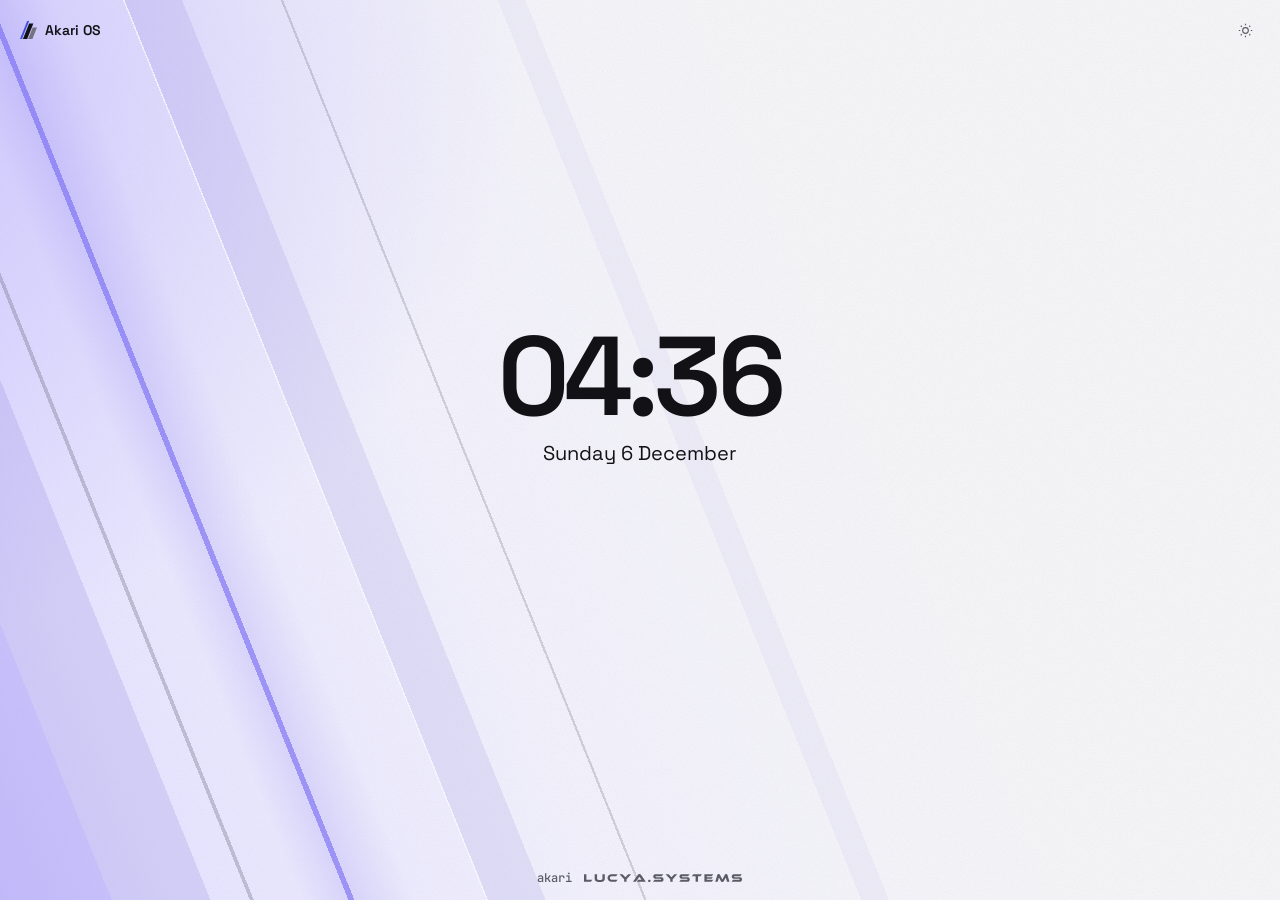
==== akari/static/login.html @ f15a0deb "Akari OS 0.5.5: web desktop with a real Debian underneath Login, real Linux accounts, separate deskt" ====
<!doctype html>
<html lang="de">
<head>
<meta charset="utf-8">
<meta name="viewport" content="width=device-width, initial-scale=1, viewport-fit=cover">
<title>Akari OS · Anmelden</title>
<link rel="icon" href="favicon.svg" type="image/svg+xml">
<link rel="stylesheet" href="facet.css">
<link rel="stylesheet" href="akari.css">
<script src="i18n/en.js" defer></script>
<script src="i18n.js" defer></script>
<script src="facet.js" defer></script>
<script src="login.js" defer></script>
</head>
<body>
<svg width="0" height="0" class="sprite" aria-hidden="true">
  <symbol id="am" viewBox="0 0 95.64 100"><path class="am-l" d="M40.4 0L51.4 0L11 100L0 100Z"/><path class="am-b" d="M51.14 14L75.14 14L40.39 100L16.39 100Z"/><path class="am-d" d="M71.64 36L95.64 36L69.79 100L45.79 100Z"/></symbol>
  <symbol id="lm" viewBox="0 0 964 543"><path fill="currentColor" d="M112,148L260,217L409.69,379.66L467.26,264.53L400,222.08L400,204.02L0,0L112,148Z"/><path fill="currentColor" d="M964,0L564,204.02L564,222.08L496.74,264.53L554.31,379.66L704,217L852,148L964,0Z"/><path fill="currentColor" d="M172.93,266.68L315.8,308.65L247.36,234.28L59.81,146.84L172.93,266.68Z"/><path fill="currentColor" d="M904.19,146.84L716.64,234.28L648.2,308.65L791.07,266.68L904.19,146.84Z"/><path fill="currentColor" d="M289.78,367.82L400.19,400.35L343.4,338.64L191.3,293.96L289.78,367.82Z"/><path fill="currentColor" d="M772.7,293.96L620.6,338.64L563.81,400.35L674.22,367.82L772.7,293.96Z"/><path fill="currentColor" d="M518,67L415,100L403,120L454,122L421,210.5L482,249L543,210.5L538,85L518,67Z"/><path fill="currentColor" d="M482,282L544.5,407L482,543L419.5,407L482,282Z"/></symbol>
  <symbol id="i-back" viewBox="0 0 24 24"><path fill="none" stroke="currentColor" stroke-width="2" stroke-linecap="round" stroke-linejoin="round" d="m15 5-7 7 7 7"/></symbol>
  <symbol id="i-arrow" viewBox="0 0 24 24"><path fill="none" stroke="currentColor" stroke-width="1.8" stroke-linecap="round" stroke-linejoin="round" d="M5 12h14M13 6l6 6-6 6"/></symbol>
  <symbol id="i-sun" viewBox="0 0 24 24"><g fill="none" stroke="currentColor" stroke-width="1.6"><circle cx="12" cy="12" r="4"/><path d="M12 2.5v2M12 19.5v2M2.5 12h2M19.5 12h2M5.3 5.3l1.4 1.4M17.3 17.3l1.4 1.4M5.3 18.7l1.4-1.4M17.3 6.7l1.4-1.4"/></g></symbol>
</svg>

<main class="greeter f-nova" id="greeter">
  <header class="greeter__top">
    <span class="greeter__os"><svg class="am" viewBox="0 0 95.64 100" aria-hidden="true"><use href="#am"/></svg><span id="os-name">Akari OS</span></span>
    <button class="bar__btn f-tip" data-tip="Farbschema wechseln" data-theme-toggle aria-label="Farbschema wechseln"><svg><use href="#i-sun"/></svg></button>
  </header>

  <section class="greeter__clock" aria-live="off">
    <time class="greeter__time" id="time">--:--</time>
    <span class="greeter__date" id="date"></span>
  </section>

  <!-- choose who -->
  <section class="greeter__card f-glass f-glass--hi f-glass--deep" id="pick" hidden>
    <h1 class="f-h3">Wer bist du?</h1>
    <div class="who" id="who" role="list"></div>
  </section>

  <!-- password -->
  <form class="greeter__card f-glass f-glass--hi f-glass--deep" id="login" hidden autocomplete="on">
    <button type="button" class="f-btn f-btn--ghost f-btn--icon f-btn--sm greeter__back" id="back" aria-label="Anderes Konto"><svg><use href="#i-back"/></svg></button>
    <span class="f-avatar f-avatar--lg" id="login-avatar">A</span>
    <div class="greeter__name"><b class="f-subtitle" id="login-name">–</b><small class="f-dim" id="login-user"></small></div>
    <input type="text" name="username" id="username" autocomplete="username" hidden>
    <label class="f-field greeter__pw" id="pw-field">
      <span class="sr">Passwort</span>
      <span class="greeter__pwrow">
        <input class="f-input" type="password" name="password" id="password" placeholder="Passwort" autocomplete="current-password" required>
        <button class="f-btn f-btn--primary f-btn--icon" type="submit" aria-label="Anmelden" id="go"><svg><use href="#i-arrow"/></svg></button>
      </span>
      <small id="pw-msg" hidden></small>
    </label>
  </form>

  <!-- which desktop -->
  <section class="greeter__card greeter__card--desks f-glass f-glass--hi f-glass--deep" id="desks" hidden>
    <div class="desks__who"><span class="f-avatar" id="desks-avatar">A</span><span><b id="desks-name">–</b><small class="f-dim">Welcher Desktop?</small></span></div>
    <div class="desks" id="desk-list" role="list"></div>
    <form class="desks__new" id="desk-new" autocomplete="off">
      <input class="f-input" name="desk" maxlength="40" placeholder="Neuer Desktop, z. B. Arbeit" aria-label="Name des neuen Desktops" required>
      <button class="f-btn f-btn--primary" type="submit">Anlegen</button>
    </form>
    <button class="f-btn f-btn--ghost f-btn--sm" type="button" id="desk-other">Anderes Konto</button>
  </section>

  <!-- first start -->
  <form class="greeter__card greeter__card--setup f-glass f-glass--hi f-glass--deep" id="setup" hidden autocomplete="off">
    <h1 class="f-h3">Akari OS einrichten</h1>
    <p class="f-dim" id="setup-lede">Das erste Konto darf später weitere anlegen. Es ist ein echter Linux-Benutzer mit eigenem Home.</p>
    <label class="f-field"><span>Name</span><input class="f-input" name="fullname" autocomplete="name" maxlength="64" placeholder="So, wie du heißt"></label>
    <label class="f-field" id="setup-user-field"><span>Benutzername</span><input class="f-input" name="name" autocomplete="off" spellcheck="false" maxlength="32" required pattern="[a-z][a-z0-9_\-]{1,31}"><small>Kleinbuchstaben, Ziffern, - und _. So heißt du im Terminal.</small></label>
    <label class="f-field"><span>Passwort</span><input class="f-input" type="password" name="password" autocomplete="new-password" minlength="8" required></label>
    <label class="f-field" id="setup-pw2-field"><span>Passwort wiederholen</span><input class="f-input" type="password" name="password2" autocomplete="new-password" minlength="8" required><small hidden></small></label>
    <div class="greeter__foot"><span class="f-dim" id="setup-msg"></span><button class="f-btn f-btn--primary" type="submit">Einrichten</button></div>
  </form>

  <section class="greeter__card f-glass f-glass--hi f-glass--deep" id="need-token" hidden>
    <h1 class="f-h3">Akari OS einrichten</h1>
    <p class="f-dim">Noch gibt es kein Konto. Eingerichtet wird über den Link aus dem Log des Containers:</p>
    <pre class="greeter__code">docker compose logs akari</pre>
  </section>

  <footer class="greeter__foot-line"><span id="host">akari</span><span class="wordmark" role="img" aria-label="lucya.systems"></span></footer>
</main>
</body>
</html>
---- akari/static/facet.css ----
/* SPDX-License-Identifier: MPL-2.0 · Copyright © 2026 lucya.systems — https://lucya.systems */
/* ==================================================================
   FACET — the design language of lucya.systems, third generation
   ------------------------------------------------------------------
   Facet replaces Nebula. It keeps what Nebula got right (two voices,
   rationed measure, declared fallbacks) and drops what made it stiff
   (black only, square only, no gloss, motion as an afterthought).

   Seven rules. FACET.md has the reasoning behind each one.

     1. Two grounds, equal rank. Light and dark are both first class.
        Every colour is ONE token written as light-dark(), so a
        component can never be right in one theme and wrong in the other.
     2. Round, by size. Corners come off --r-*, and a nested corner
        is the outer one minus the inset: --r-inner().
     3. Glass is a material. It floats: bars, rails, menus, dialogs,
        toasts, cards over Nova. Reading happens on --surface. Glass is
        a fill, a blur, a hairline and a sheen.
     4. One accent, for focus and state. Primary actions are drawn
        in --ink (the inverse neutral). The accent marks what is
        selected, active, in progress or linked.
     5. Two voices. Space Grotesk in sentence case is what a person
        reads. JetBrains Mono, upper case and tracked, is the chrome:
        labels, counts, measured values.
     6. Motion is part of the design. Every state change moves, on
        the --dur-* and --ease-* / --spring scales. Things enter,
        respond and settle. Nothing loops unless it reports work.
     7. The environment can overrule the look. Reduced motion,
        reduced transparency, more contrast and forced colours are
        reached by redefining tokens, never by overriding components.
   ================================================================== */

/* ---------------- faces ---------------- */
@font-face{font-family:'Space Grotesk';src:url('assets/fonts/SpaceGrotesk-400.woff2') format('woff2');font-weight:100 450;font-display:swap}
@font-face{font-family:'Space Grotesk';src:url('assets/fonts/SpaceGrotesk-500.woff2') format('woff2');font-weight:451 550;font-display:swap}
@font-face{font-family:'Space Grotesk';src:url('assets/fonts/SpaceGrotesk-600.woff2') format('woff2');font-weight:551 650;font-display:swap}
@font-face{font-family:'Space Grotesk';src:url('assets/fonts/SpaceGrotesk-700.woff2') format('woff2');font-weight:651 900;font-display:swap}
@font-face{font-family:'JetBrains Mono';src:url('assets/fonts/JetBrainsMono-400.woff2') format('woff2');font-weight:100 450;font-display:swap}
@font-face{font-family:'JetBrains Mono';src:url('assets/fonts/JetBrainsMono-500.woff2') format('woff2');font-weight:451 550;font-display:swap}
@font-face{font-family:'JetBrains Mono';src:url('assets/fonts/JetBrainsMono-600.woff2') format('woff2');font-weight:551 650;font-display:swap}
@font-face{font-family:'JetBrains Mono';src:url('assets/fonts/JetBrainsMono-700.woff2') format('woff2');font-weight:651 900;font-display:swap}

/* ---------------- tokens ---------------- */
:root{
  color-scheme: light dark;   /* follows the OS; data-theme pins it below */

  /* GROUND (layers). Opaque steps with fixed roles, after Fluent 2's neutral
     backgrounds: each layer sits on the one before it, and in dark mode a
     layer is LIGHTER than what it sits on. Nothing a person reads lies on a
     translucent surface. Darker than Fluent's greys, with our trace of blue.
       --bg-deep   behind everything (the door, under Nova)
       --bg        the page ground
       --bg-frame  the app's frame: a docked rail, a header bar
       --surface   a region of content on the ground
       --card      a card
       --surface-2 a step inside a card; also the hover fill
       --surface-3 a second step: tiles, tracks, pressed */
  --bg-deep:     light-dark(#ececf1, #050508);
  --bg:          light-dark(#f4f4f7, #0a0a0e);
  --bg-2:        light-dark(#ececf1, #08080b);
  --bg-frame:    light-dark(#ececf1, #0f0f14);
  --surface:     light-dark(#fafafc, #131318);
  --card:        light-dark(#ffffff, #17171d);
  --surface-2:   light-dark(#f4f4f7, #1f1f26);
  --surface-3:   light-dark(#e9e9ef, #282830);
  /* STROKES, three, by role (Fluent's Stroke 1-3):
       --stroke-1  outlines a control: a field, a button, a chip
       --stroke-2  outlines a container: a card, a table, a panel
       --stroke-3  divides rows inside a container
     --line / --line-strong are the old names for 2 and 1. */
  --stroke-1:    light-dark(#c4c4cf, #4c4c59);
  --stroke-2:    light-dark(#dcdce5, #2b2b34);
  --stroke-3:    light-dark(#e9e9ef, #212129);
  --line:        var(--stroke-2);
  --line-strong: var(--stroke-1);
  --divider:     var(--stroke-3);

  /* TEXT. Floors are measured on --surface: 4.5:1 for anything read. */
  --text:        light-dark(#121216, #f2f2f4);
  --text-dim:    light-dark(#5b5b66, #a1a1a8);
  --text-ghost:  light-dark(#73737f, #7d7d86);
  --title-a:     light-dark(#121216, #ffffff);
  --title-b:     light-dark(#4a4a56, #8b8b94);

  /* INK. The primary action and anything that must outrank the accent. */
  --ink:         light-dark(#121216, #f2f2f4);
  --on-ink:      light-dark(#ffffff, #000000);

  /* THE ACCENT. Brand hex #5865f2, derived for each ground. */
  --acc:         light-dark(#404ee7, #616ef3);  /* text and marks, 6:1 / 4.6:1 */
  --acc-fill:    light-dark(#404ee7, #4b58ea);  /* carries white text */
  --on-acc:      #ffffff;
  --acc-soft:    light-dark(rgba(64,78,231,.09), rgba(97,110,243,.16));
  --acc-line:    light-dark(rgba(64,78,231,.36), rgba(97,110,243,.50));
  --ring:        0 0 0 3px light-dark(rgba(64,78,231,.28), rgba(97,110,243,.42));

  /* STATE. Separate from the accent; always paired with a word or glyph. */
  --ok:          light-dark(#13805a, #3ecf8e);
  --ok-soft:     light-dark(rgba(19,128,90,.10), rgba(62,207,142,.14));
  --warn:        light-dark(#9a5b00, #f2b53a);
  --warn-soft:   light-dark(rgba(154,91,0,.10), rgba(242,181,58,.14));
  --err:         light-dark(#c4303d, #ff6b72);
  --err-soft:    light-dark(rgba(196,48,61,.09), rgba(255,107,114,.14));

  /* NOVA, the atmosphere: violet from one edge at 22°, both themes. */
  --nova-a:      light-dark(#cfc9ff, #4034c0);
  --nova-b:      light-dark(#e6e3ff, #221b6a);
  --nova-c:      light-dark(#f1f0fb, #0b0a18);
  --nova-d:      light-dark(#f4f4f7, #05050a);
  --nova-shard:  light-dark(rgba(120,105,240,.26), rgba(120,105,240,.55));
  --nova-shard-2:light-dark(rgba(64,52,192,.12), rgba(60,50,175,.35));
  --nova-line:   light-dark(rgba(106,92,245,.55), rgba(139,125,255,.90));
  --nova-silver: light-dark(rgba(91,91,110,.30), rgba(198,200,215,.55));
  --nova-angle:  68deg;   /* gradient direction = shards at 22° from vertical */
  /* 1.8: light with depth. The source (a bloom at the lit edge), the leading
     edge of each shard catching it, a halo round the main line, and
     a grain so the long falls never band. */
  --nova-glow:   light-dark(rgba(176,166,255,.50), rgba(104,88,255,.42));
  --nova-edge:   light-dark(rgba(255,255,255,.85), rgba(214,208,255,.38));
  --nova-halo:   light-dark(rgba(120,105,240,.16), rgba(139,125,255,.22));
  --nova-x:      0%;      /* where the light comes from: the lit edge */
  --nova-dir:    1;       /* 1 = light from the left, -1 = from the right */
  --nova-grain:  url("data:image/svg+xml,%3Csvg xmlns='http://www.w3.org/2000/svg' width='180' height='180'%3E%3Cfilter id='n'%3E%3CfeTurbulence type='fractalNoise' baseFrequency='.9' numOctaves='2' stitchTiles='stitch'/%3E%3CfeColorMatrix values='0 0 0 0 .5 0 0 0 0 .5 0 0 0 0 .5 .27 0 0 0 -.10'/%3E%3C/filter%3E%3Crect width='100%25' height='100%25' filter='url(%23n)'/%3E%3C/svg%3E");

  /* GLASS. Fill + blur + hairline + sheen. */
  --glass:       light-dark(rgba(255,255,255,.56), rgba(18,18,24,.68));
  --glass-hi:    light-dark(rgba(255,255,255,.78), rgba(22,22,28,.84));
  --glass-solid: light-dark(#fbfbfd, #17171c);    /* the fallback */
  --glass-line:  light-dark(rgba(255,255,255,.80), rgba(255,255,255,.11));
  --glass-edge:  light-dark(rgba(18,18,30,.08), rgba(0,0,0,.55));
  --glass-sheen: light-dark(rgba(255,255,255,.75), rgba(255,255,255,.05));
  --glass-glint: light-dark(rgba(255,255,255,.55), rgba(255,255,255,.10));
  --blur-1:      blur(8px) saturate(120%);
  --blur-2:      blur(24px) saturate(130%);
  --blur-3:      blur(40px) saturate(140%);

  /* ELEVATION, by role (Fluent's shadow ramp). Each is an ambient shadow
     (soft, says how far) plus a key shadow (sharp, draws the edge).
       --shadow-4   a card that is raised
       --shadow-8   a menu, a tooltip, a dropdown
       --shadow-16  a popover, a hover card
       --shadow-28  a side panel, a drawer
       --shadow-64  a dialog
     A card at rest has a stroke and no shadow. */
  --sh-a:        light-dark(rgba(20,20,40,.10), rgba(0,0,0,.40));
  --sh-k:        light-dark(rgba(20,20,40,.14), rgba(0,0,0,.50));
  --shadow-4:    0 0 2px var(--sh-a), 0 2px 4px var(--sh-k);
  --shadow-8:    0 0 2px var(--sh-a), 0 4px 8px var(--sh-k);
  --shadow-16:   0 0 2px var(--sh-a), 0 8px 16px var(--sh-k);
  --shadow-28:   0 0 8px var(--sh-a), 0 14px 28px var(--sh-k);
  --shadow-64:   0 0 8px var(--sh-a), 0 32px 64px var(--sh-k);
  --shadow-1:    var(--shadow-4);    /* old names */
  --shadow-2:    var(--shadow-16);
  --shadow-3:    var(--shadow-64);
  --sh-c:        var(--sh-a);
  --sh-c2:       var(--sh-k);

  /* SHAPE, by role (Fluent's corner radii):
       --r-none     0   what reaches the edge of the screen: a docked rail, a bar
       --r-small    2   anything under 32px: a badge, a checkbox, a tile
       --r-control  4   the default: buttons, fields, chips, rows
       --r-card     8   cards, tables, panels
       --r-overlay  12  what floats: dialogs, popovers, menus, toasts
     --r-xs ... --r-2xl are the old size names, mapped onto the roles. */
  --r-none: 0; --r-small: 2px; --r-control: 4px; --r-inner: 6px; --r-card: 8px; --r-overlay: 12px;
  --r-xs: var(--r-small); --r-sm: var(--r-control); --r-md: var(--r-control); --r-lg: var(--r-inner);
  --r-xl: var(--r-card); --r-2xl: var(--r-overlay); --r-pill: 999px;
  --hair: 1px;

  /* SPACE */
  --s-0: 2px; --s-1: 4px; --s-2: 6px; --s-3: 8px; --s-4: 12px; --s-5: 16px;
  --s-6: 20px; --s-7: 24px; --s-8: 32px; --s-9: 48px; --s-10: 64px; --s-11: 96px;
  --page-pad: max(16px, env(safe-area-inset-left, 0px));
  /* WIDTH (1.2.1): the console is widescreen, a tool's dashboard needs the
     room; running text still holds its measure */
  --page-max: 1880px;
  --read-max: 72ch;
  --tap: 34px;

  /* TYPE (rule 5) */
  --sans: 'Space Grotesk', ui-sans-serif, system-ui, -apple-system, 'Segoe UI', sans-serif;
  --mono: 'JetBrains Mono', ui-monospace, 'SF Mono', Menlo, Consolas, monospace;
  /* The ramp (Fluent's sizes, our faces): whole pixels, and every size has
     ONE line height on the 4px grid, so text in neighbouring columns shares
     its baselines.
       caption-2 10/14 · caption 12/16 · body 14/20 · subtitle-2 16/22
       subtitle 20/28 · title-3 24/32 · title-2 28/36 · title-1 32/40 */
  --fs-100: 10px; --lh-100: 14px;
  --fs-200: 12px; --lh-200: 16px;
  --fs-300: 14px; --lh-300: 20px;
  --fs-400: 16px; --lh-400: 22px;
  --fs-500: 20px; --lh-500: 28px;
  --fs-600: 24px; --lh-600: 32px;
  --fs-700: 28px; --lh-700: 36px;
  --fs-800: 32px; --lh-800: 40px;
  /* old names */
  --fs-chrome-xs: var(--fs-100); --tr-chrome-xs: .16em;
  --fs-chrome-sm: 11px;          --tr-chrome-sm: .14em;
  --fs-chrome-md: var(--fs-200); --tr-chrome-md: .10em;
  --fs-text-sm: var(--fs-200); --fs-text-md: var(--fs-300); --fs-text-lg: var(--fs-400); --fs-text-xl: var(--fs-500);
  --fs-h3: var(--fs-400); --fs-h2: var(--fs-600); --fs-h1: var(--fs-800);
  --fs-display: clamp(48px, 9vw, 112px);
  --tr-head: -.02em; --tr-display: -.045em;

  /* MOTION (rule 6) */
  --dur-1: .14s;   /* state: colour, opacity */
  --dur-2: .26s;   /* movement: a thumb, a lift */
  --dur-3: .42s;   /* settle: a panel, a dialog */
  --dur-4: .70s;   /* entrance */
  --dur-5: 1.4s;   /* set piece: the mark assembling, a count-up */
  --stagger: 55ms;
  --ease:     cubic-bezier(.2,.7,.2,1);
  --ease-out: cubic-bezier(.16,1,.3,1);
  --ease-io:  cubic-bezier(.65,0,.35,1);
  --spring: linear(0, .009, .035 2.1%, .141 4.4%, .723 12.9%, .938 16.7%, 1.017 19.4%, 1.067, 1.099 24.3%, 1.108 26%, 1.103, 1.085 30.8%, 1.002 38.4%, .987 41.6%, .983 44.5%, .985 47.9%, 1.001 59.7%, 1);
  --spring-soft: linear(0, .042 3.3%, .158 6.9%, .579 16.4%, .797 22.6%, .925 28.9%, 1.002 35.5%, 1.032 41.3%, 1.04 47.6%, 1.012 64.5%, 1.001 79.7%, 1);
  --lift: translateY(-2px);
  --press: scale(.97);
}
:root[data-theme="light"]{ color-scheme: light }
:root[data-theme="dark"]{ color-scheme: dark }

/* ---------------- rule 7: the environment ---------------- */
@media (prefers-reduced-motion: reduce){
  :root{ --dur-1:1ms; --dur-2:1ms; --dur-3:1ms; --dur-4:1ms; --dur-5:1ms; --stagger:0ms; --lift:none; --press:none }
  *,*::before,*::after{ animation-iteration-count:1 !important; scroll-behavior:auto !important }
}
@media (prefers-reduced-transparency: reduce){
  :root{ --glass:var(--glass-solid); --glass-hi:var(--glass-solid); --blur-1:none; --blur-2:none; --blur-3:none }
}
.fx-lite{ --glass:var(--glass-solid); --glass-hi:var(--glass-solid); --blur-1:none; --blur-2:none; --blur-3:none }
@media (prefers-contrast: more){
  :root{ --line:var(--line-strong); --text-dim:var(--text); --text-ghost:var(--text-dim); --glass:var(--glass-solid) }
}
@media (forced-colors: active){
  .f-glass,.f-card,.f-btn,.f-field,.f-menu,.f-dialog,.f-toast{ border:1px solid CanvasText !important; forced-color-adjust:auto }
}

/* ---------------- base ---------------- */
/* `hidden` wins over every display rule a component sets (1.1) */
[hidden]{ display:none !important }
*,*::before,*::after{ box-sizing:border-box }
html{ -webkit-text-size-adjust:100%; scroll-behavior:smooth }
body{ margin:0; background:var(--bg); color:var(--text); font:400 var(--fs-300)/var(--lh-300) var(--sans);
  -webkit-font-smoothing:antialiased; text-rendering:optimizeLegibility;
  transition:background-color var(--dur-3) var(--ease), color var(--dur-3) var(--ease) }
h1,h2,h3,h4,h5,h6,p{ margin:0 }
h1,h2,h3,h4{ font-weight:600; letter-spacing:var(--tr-head); text-wrap:balance; line-height:1.1 }
::selection{ background:var(--acc-soft); color:var(--text) }
/* focus is a thicker stroke in the accent (Fluent), not a glow */
:focus-visible{ outline:2px solid var(--acc); outline-offset:1px; border-radius:var(--r-control) }
a{ color:var(--acc); text-decoration:none }
a:not([class]){ background:linear-gradient(currentColor,currentColor) 0 100%/0 1px no-repeat;
  transition:background-size var(--dur-2) var(--ease-out) }
a:not([class]):hover{ background-size:100% 1px }

.f-h1{ font-size:var(--fs-800); line-height:var(--lh-800); letter-spacing:-.03em }
.f-h2{ font-size:var(--fs-600); line-height:var(--lh-600) }
.f-h3{ font-size:var(--fs-400); line-height:var(--lh-400) }
/* the ramp as classes; add .f-strong for the semibold of any step */
.f-caption-2{ font-size:var(--fs-100); line-height:var(--lh-100) }
.f-caption{ font-size:var(--fs-200); line-height:var(--lh-200) }
.f-body{ font-size:var(--fs-300); line-height:var(--lh-300) }
.f-subtitle-2{ font-size:var(--fs-400); line-height:var(--lh-400); font-weight:600 }
.f-subtitle{ font-size:var(--fs-500); line-height:var(--lh-500); font-weight:600 }
.f-title-3{ font-size:var(--fs-600); line-height:var(--lh-600); font-weight:600 }
.f-title-2{ font-size:var(--fs-700); line-height:var(--lh-700); font-weight:600 }
.f-title-1{ font-size:var(--fs-800); line-height:var(--lh-800); font-weight:600 }
.f-strong{ font-weight:600 }
.f-display{ font:600 var(--fs-display)/.95 var(--sans); letter-spacing:var(--tr-display);
  background:linear-gradient(var(--title-a), var(--title-b)); -webkit-background-clip:text; background-clip:text; color:transparent }
.f-lede{ font-size:var(--fs-400); line-height:var(--lh-400); color:var(--text-dim); max-width:60ch; text-wrap:pretty }
.f-dim{ color:var(--text-dim) }
.f-label{ font:500 var(--fs-chrome-sm)/var(--lh-200) var(--mono); letter-spacing:var(--tr-chrome-sm); text-transform:uppercase; color:var(--text-dim) }
.f-label--xs{ font-size:var(--fs-chrome-xs); letter-spacing:var(--tr-chrome-xs) }
.f-num{ font-family:var(--mono); font-variant-numeric:tabular-nums; letter-spacing:0 }
.f-kbd{ font:500 var(--fs-chrome-xs)/1 var(--mono); padding:3px 6px; border-radius:var(--r-xs); border:var(--hair) solid var(--line-strong); color:var(--text-dim); background:var(--surface-2) }

/* ---------------- materials ---------------- */
.f-surface{ background:var(--surface); border:var(--hair) solid var(--line); border-radius:var(--r-lg) }

/* Glass: fill, blur, hairline, sheen. The sheen follows the pointer when
   facet.js sets --mx/--my; without it, it rests in the top-left corner. */
.f-glass{ position:relative; isolation:isolate; background:var(--glass);
  -webkit-backdrop-filter:var(--blur-2); backdrop-filter:var(--blur-2);
  border:var(--hair) solid var(--glass-line); border-radius:var(--r-xl);
  box-shadow:0 0 0 var(--hair) var(--glass-edge), var(--shadow-2) }
.f-glass::before{ content:""; position:absolute; inset:0; border-radius:inherit; pointer-events:none; z-index:-1;
  background:
    radial-gradient(420px circle at var(--mx, 12%) var(--my, 0%), var(--glass-glint), transparent 55%),
    linear-gradient(180deg, var(--glass-sheen), transparent 38%);
  opacity:.9; transition:opacity var(--dur-3) var(--ease) }
.f-glass--hi{ background:var(--glass-hi) }
.f-glass--thin{ -webkit-backdrop-filter:var(--blur-1); backdrop-filter:var(--blur-1) }
.f-glass--deep{ -webkit-backdrop-filter:var(--blur-3); backdrop-filter:var(--blur-3) }

/* Nova: CSS-drawn, so it themes. Three depths (1.8):
     the ground      the element itself, --nova-d, never moves
     ::before        the light: its source, the main shards and lines
     ::after         the front: a far shard, a hairline, the grain
   With .f-nova--live it ignites once on load, drifts slowly (the only
   ambient loop in the system) and answers the pointer and the scroll with
   parallax: the front moves twice as far as the light, so the layers part
   and the picture gets depth. facet.js writes --nova-dx/-dy (-1..1).
   A Nova without
   --live is a picture: no entrance, no drift, no parallax, nothing moving
   under glass. */
.f-nova{ position:relative; overflow:clip; background:var(--nova-d) }
.f-nova::before,.f-nova::after{ content:""; position:absolute; inset:-10%; pointer-events:none; z-index:0 }
.f-nova::before{ background:
  /* the lit edge of each shard: one hairline where the light first hits */
  linear-gradient(var(--nova-angle), transparent 0 6%, var(--nova-edge) 6% 6.12%, transparent 6.12%),
  linear-gradient(var(--nova-angle), transparent 0 21%, var(--nova-silver) 21% 21.2%, transparent 21.2%),
  linear-gradient(var(--nova-angle), transparent 0 26%, var(--nova-line) 26% 26.3%, transparent 26.3%),
  /* the halo: the main line bleeds a little light either side */
  linear-gradient(var(--nova-angle), transparent 23.6%, var(--nova-halo) 26.15%, transparent 29.4%),
  linear-gradient(var(--nova-angle), transparent 0 6%, var(--nova-shard) 6% 14%, var(--nova-shard-2) 14% 19%, transparent 19%),
  /* the source: a soft bloom on the lit edge, above the fall */
  radial-gradient(ellipse 62% 78% at var(--nova-x) 14%, var(--nova-glow), transparent 68%),
  linear-gradient(var(--nova-angle), var(--nova-a) 0%, var(--nova-b) 18%, var(--nova-c) 40%, var(--nova-d) 62%) }
.f-nova::after{ background:
  var(--nova-grain),
  linear-gradient(var(--nova-angle), transparent 0 33%, var(--nova-edge) 33% 33.08%, transparent 33.08%),
  linear-gradient(var(--nova-angle), transparent 0 33%, var(--nova-shard-2) 33% 36%, transparent 36%),
  linear-gradient(var(--nova-angle), transparent 0 41%, var(--nova-silver) 41% 41.12%, transparent 41.12%),
  linear-gradient(var(--nova-angle), transparent 0 52%, color-mix(in srgb, var(--nova-shard-2) 45%, transparent) 52% 53.4%, transparent 53.4%);
  background-size:180px 180px, auto, auto, auto, auto;
  opacity:.8 }
.f-nova > *{ position:relative; z-index:1 }
/* 1.2: Nova behind a whole app. --fixed keeps it to the viewport while the
   page scrolls; --veil lets it run out under the content in one long,
   eased fall instead of an edge. */
.f-nova--fixed::before,.f-nova--fixed::after{ position:fixed }
.f-nova--veil::after{ background:
  var(--nova-grain),
  linear-gradient(90deg, transparent 0%,
    color-mix(in srgb, var(--nova-d) 18%, transparent) 14%,
    color-mix(in srgb, var(--nova-d) 42%, transparent) 26%,
    color-mix(in srgb, var(--nova-d) 66%, transparent) 40%,
    color-mix(in srgb, var(--nova-d) 82%, transparent) 56%,
    color-mix(in srgb, var(--nova-d) 92%, transparent) 74%,
    var(--nova-d) 100%),
  linear-gradient(var(--nova-angle), transparent 0 33%, var(--nova-shard-2) 33% 36%, transparent 36%);
  background-size:180px 180px, auto, auto;
  opacity:1 }
/* mirrored: the light comes from the right. The angle is mirrored, not the
   layer, so both depths turn together and the drift keeps one transform. */
.f-nova--mirror{ --nova-angle:-68deg; --nova-x:100%; --nova-dir:-1 }

/* --live: ignite, drift, answer. transform carries the entrance and the
   drift, the separate translate property carries the parallax, so the two
   add up instead of fighting. */
.f-nova--live::before{ will-change:transform;
  translate:calc(var(--nova-dx, 0) * -1.1%) calc(var(--nova-dy, 0) * -0.9%);
  animation:f-nova-ignite var(--dur-5) var(--ease-out) backwards,
            f-drift 18s var(--ease-io) var(--dur-5) infinite alternate }
.f-nova--live:not(.f-nova--veil)::after{ will-change:transform;
  translate:calc(var(--nova-dx, 0) * -2.6%) calc(var(--nova-dy, 0) * -2.1%);
  animation:f-nova-ignite-front var(--dur-5) var(--ease-out) calc(var(--stagger) * 3) backwards,
            f-drift-front 24s var(--ease-io) var(--dur-5) infinite alternate }
/* the entrance: the light comes up from its edge along the 22° axis, the
   front comes from further away and a beat later, so the depths separate
   as they arrive. Starts at load, ends visible (rule 6). */
@keyframes f-nova-ignite{
  from{ opacity:0; filter:blur(14px); transform:translate3d(calc(var(--nova-dir) * -5%), 3%, 0) scale(1.06) } }
@keyframes f-nova-ignite-front{
  from{ opacity:0; transform:translate3d(calc(var(--nova-dir) * -9%), 5.5%, 0) scale(1.08) } }
@keyframes f-drift{ to{ transform:translate3d(calc(var(--nova-dir) * 2.4%), -1.4%, 0) scale(1.02) } }
@keyframes f-drift-front{ to{ transform:translate3d(calc(var(--nova-dir) * -3.2%), 1.8%, 0) } }
/* everything that moves Nova stops where motion is turned down */
@media (prefers-reduced-motion: reduce){
  .f-nova::before,.f-nova::after{ animation:none !important; translate:none !important }
}
:root[data-motion="reduced"] .f-nova::before,:root[data-motion="reduced"] .f-nova::after,
.fx-lite .f-nova::before,.fx-lite .f-nova::after,.f-nova.fx-lite::before,.f-nova.fx-lite::after{ animation:none; translate:none; will-change:auto }
/* Facet.replay(el) sets this for one frame: every animation inside starts over */
.f-replay,.f-replay::before,.f-replay::after,.f-replay *,.f-replay *::before,.f-replay *::after{ animation:none !important }

/* ---------------- buttons ---------------- */
.f-btn{ --_bg:var(--surface); --_fg:var(--text); --_bd:var(--line-strong);
  appearance:none; display:inline-flex; align-items:center; justify-content:center; gap:var(--s-3);
  height:var(--tap); padding:0 var(--s-5); border-radius:var(--r-md); border:var(--hair) solid var(--_bd);
  background:var(--_bg); color:var(--_fg); font:600 var(--fs-text-sm)/1 var(--sans); cursor:pointer; white-space:nowrap;
  position:relative; overflow:hidden; isolation:isolate;
  transition:transform var(--dur-2) var(--spring), background-color var(--dur-1) var(--ease), box-shadow var(--dur-2) var(--ease), border-color var(--dur-1) var(--ease) }
/* hover is a step of colour, not a movement: in a dense screen, things that
   jump under the pointer read as nervous. Only the press answers with scale. */
.f-btn:hover{ --_bg:var(--surface-2) }
.f-btn--primary:hover{ --_bg:color-mix(in srgb, var(--ink) 86%, var(--bg)) }
.f-btn--accent:hover{ --_bg:color-mix(in srgb, var(--acc-fill) 86%, var(--text)) }
.f-btn:active{ transform:var(--press); transition-duration:var(--dur-1) }
.f-btn svg{ width:16px; height:16px; flex:none }
.f-btn--primary{ --_bg:var(--ink); --_fg:var(--on-ink); --_bd:transparent }
.f-btn--accent{ --_bg:var(--acc-fill); --_fg:var(--on-acc); --_bd:transparent }
.f-btn--ghost{ --_bg:transparent; --_bd:transparent }
.f-btn--ghost:hover{ --_bg:var(--surface-2) }
.f-btn--glass{ --_bg:var(--glass); --_bd:var(--glass-line); -webkit-backdrop-filter:var(--blur-1); backdrop-filter:var(--blur-1) }
.f-btn--danger{ --_fg:var(--err); --_bd:var(--err-soft) }
/* not now: visibly there, visibly out of reach */
.f-btn:disabled,.f-btn[aria-disabled="true"]{ opacity:.45; cursor:not-allowed; pointer-events:none; box-shadow:none }
.f-btn--sm{ height:32px; padding:0 var(--s-4); border-radius:var(--r-sm); font-size:var(--fs-chrome-md) }
.f-btn--lg{ height:48px; padding:0 var(--s-7); border-radius:var(--r-lg); font-size:var(--fs-text-md) }
.f-btn--icon{ width:var(--tap); padding:0 }
.f-btn--pill{ border-radius:var(--r-pill) }
/* the sheen sweep on primary and accent buttons */
.f-btn--primary::after,.f-btn--accent::after{ content:""; position:absolute; inset:0; z-index:-1;
  background:linear-gradient(105deg, transparent 30%, rgba(255,255,255,.28) 50%, transparent 70%);
  transform:translateX(-120%); transition:transform var(--dur-4) var(--ease-out) }
.f-btn--primary:hover::after,.f-btn--accent:hover::after{ transform:translateX(120%) }
/* ripple, set by facet.js at the press point */
.f-ripple{ position:absolute; border-radius:50%; pointer-events:none; background:currentColor; opacity:.18;
  transform:translate(-50%,-50%) scale(0); animation:f-ripple var(--dur-4) var(--ease-out) forwards }
@keyframes f-ripple{ to{ transform:translate(-50%,-50%) scale(1); opacity:0 } }

/* ---------------- fields ---------------- */
.f-field{ display:grid; gap:var(--s-2) }
.f-field > span{ font-size:var(--fs-text-sm); font-weight:500 }
.f-field small{ color:var(--text-dim); font-size:var(--fs-text-sm) }
.f-input{ height:var(--tap); width:100%; padding:0 var(--s-4); border-radius:var(--r-md);
  border:var(--hair) solid var(--line-strong); background:var(--surface); color:var(--text);
  font:400 16px/1 var(--sans);   /* 16px: the iOS focus-zoom threshold, a behaviour, not a size */
  transition:border-color var(--dur-1) var(--ease), box-shadow var(--dur-2) var(--ease), background-color var(--dur-1) var(--ease) }
.f-input::placeholder{ color:var(--text-ghost) }
.f-input:hover{ border-color:var(--text-ghost); background:var(--surface-2) }
.f-input:focus{ outline:2px solid var(--acc); outline-offset:-1px; border-color:var(--acc) }
.f-field.is-error .f-input{ border-color:var(--err) }
.f-field.is-error small{ color:var(--err) }
.f-field.is-error small::before{ content:"! "; font-weight:700 }
/* A select is a field like the others: no native chrome, a chevron drawn
   from the text tokens so it follows the theme (1.1). */
select.f-input, .f-select{ appearance:none; -webkit-appearance:none; padding-right:38px; cursor:pointer;
  background-image:linear-gradient(45deg, transparent 50%, var(--text-dim) 50%),
                   linear-gradient(135deg, var(--text-dim) 50%, transparent 50%);
  background-position:calc(100% - 19px) 52%, calc(100% - 14px) 52%;
  background-size:5px 5px; background-repeat:no-repeat }
.f-search{ position:relative }
.f-search svg{ position:absolute; left:var(--s-4); top:50%; width:16px; height:16px; transform:translateY(-50%); color:var(--text-dim) }
.f-search .f-input{ padding-left:38px; padding-right:52px }
.f-search .f-kbd{ position:absolute; right:var(--s-3); top:50%; transform:translateY(-50%) }

/* ---------------- switch, check, segmented ---------------- */
.f-switch{ display:inline-flex; align-items:center; gap:var(--s-4); cursor:pointer; font-size:var(--fs-text-sm) }
.f-switch input{ position:absolute; opacity:0; pointer-events:none }
.f-switch i{ width:44px; height:26px; border-radius:var(--r-pill); background:var(--surface-3); border:var(--hair) solid var(--line);
  position:relative; transition:background-color var(--dur-2) var(--ease); flex:none }
.f-switch i::after{ content:""; position:absolute; top:2px; left:2px; width:20px; height:20px; border-radius:50%;
  background:#fff; box-shadow:0 1px 3px rgba(0,0,0,.3);
  transition:transform var(--dur-3) var(--spring), width var(--dur-2) var(--ease) }
.f-switch:active i::after{ width:26px }
.f-switch input:checked + i{ background:var(--acc-fill); border-color:transparent }
.f-switch input:checked + i::after{ transform:translateX(18px) }
.f-switch:active input:checked + i::after{ transform:translateX(12px) }
.f-switch input:focus-visible + i{ outline:2px solid var(--acc); outline-offset:1px }

.f-check{ display:inline-flex; align-items:center; gap:var(--s-3); cursor:pointer; font-size:var(--fs-text-sm) }
.f-check input{ appearance:none; width:20px; height:20px; margin:0; border-radius:var(--r-xs); border:1.5px solid var(--line-strong);
  background:var(--surface); display:grid; place-items:center; transition:background-color var(--dur-1) var(--ease), border-color var(--dur-1) var(--ease) }
.f-check input::after{ content:""; width:10px; height:6px; border:2px solid var(--on-acc); border-top:0; border-right:0;
  transform:translateY(-1px) rotate(-45deg) scale(0); transition:transform var(--dur-3) var(--spring) }
.f-check input:checked{ background:var(--acc-fill); border-color:transparent }
.f-check input:checked::after{ transform:translateY(-1px) rotate(-45deg) scale(1) }
.f-check input:focus-visible{ outline:2px solid var(--acc); outline-offset:1px }

/* the indicator slides: facet.js sets --x and --w from the checked item */
.f-seg{ display:inline-flex; position:relative; padding:3px; border-radius:var(--r-md); background:var(--surface-3); gap:0 }
.f-seg input{ position:absolute; opacity:0; pointer-events:none }
.f-seg label{ position:relative; z-index:1; padding:7px 14px; font:500 var(--fs-text-sm)/1 var(--sans); color:var(--text-dim);
  border-radius:calc(var(--r-md) - 3px); cursor:pointer; transition:color var(--dur-2) var(--ease) }
.f-seg input:checked + label{ color:var(--text) }
.f-seg input:focus-visible + label{ outline:2px solid var(--acc); outline-offset:1px }
.f-seg__thumb{ position:absolute; top:3px; bottom:3px; left:0; width:var(--w, 0); transform:translateX(var(--x, 0));
  border-radius:calc(var(--r-md) - 3px); background:var(--surface); box-shadow:var(--shadow-1);
  transition:transform var(--dur-3) var(--spring), width var(--dur-3) var(--spring) }

/* ---------------- chips, badges, status ---------------- */
.f-chip{ display:inline-flex; align-items:center; gap:var(--s-2); height:30px; padding:0 var(--s-4); border-radius:var(--r-pill);
  border:var(--hair) solid var(--line-strong); font:500 var(--fs-text-sm)/1 var(--sans); color:var(--text-dim); background:transparent; cursor:pointer;
  transition:all var(--dur-2) var(--ease) }
.f-chip:hover{ color:var(--text); border-color:var(--text-ghost) }
.f-chip.is-on{ background:var(--acc-soft); border-color:var(--acc-line); color:var(--acc) }
.f-badge{ display:inline-flex; align-items:center; gap:var(--s-1); height:22px; padding:0 var(--s-3); border-radius:var(--r-pill);
  font:500 var(--fs-chrome-xs)/1 var(--mono); letter-spacing:var(--tr-chrome-xs); text-transform:uppercase; white-space:nowrap; background:var(--surface-3); color:var(--text-dim) }
.f-badge--acc{ background:var(--acc-soft); color:var(--acc) }
.f-badge--ok{ background:var(--ok-soft); color:var(--ok) }
.f-badge--warn{ background:var(--warn-soft); color:var(--warn) }
.f-badge--err{ background:var(--err-soft); color:var(--err) }
.f-status{ display:inline-flex; align-items:center; gap:var(--s-2); white-space:nowrap; font:500 var(--fs-chrome-md)/1 var(--mono); color:var(--text-dim) }
.f-status::before{ content:""; width:8px; height:8px; border-radius:50%; background:var(--ok); box-shadow:0 0 0 0 var(--ok);
  animation:f-ping 2.4s var(--ease-out) infinite }
.f-status--warn::before{ background:var(--warn); animation:none }
.f-status--err::before{ background:var(--err); animation:none }
@keyframes f-ping{ 0%{ box-shadow:0 0 0 0 var(--ok-soft) } 70%,100%{ box-shadow:0 0 0 8px transparent } }
.f-count{ min-width:20px; height:20px; padding:0 6px; border-radius:var(--r-pill); background:var(--acc-fill); color:var(--on-acc);
  font:600 var(--fs-chrome-xs)/20px var(--mono); text-align:center; animation:f-pop var(--dur-3) var(--spring) both }

/* ---------------- cards & panels ---------------- */
/* No backdrop-filter on a card (1.2.1): a card is not floating, cards sit in
   cards, and a blur over the moving Nova inside another blur is repainted
   every frame, which flickers. The card is translucent; the blur belongs to
   what floats (rail, menus, dialogs, toasts). */
.f-card{ background:var(--card);
  border:var(--hair) solid var(--line); border-radius:var(--r-xl); padding:var(--s-5);
  display:grid; gap:var(--s-4); align-content:start; min-width:0;
  transition:transform var(--dur-3) var(--spring-soft), box-shadow var(--dur-3) var(--ease), border-color var(--dur-2) var(--ease) }
/* the one lift left: a card that leads somewhere else */
.f-card--hover:hover{ transform:translateY(-2px); box-shadow:var(--shadow-4); border-color:var(--stroke-1) }
.f-card--flat{ background:var(--surface-2); border-color:transparent }
.f-card__head{ display:flex; align-items:center; justify-content:space-between; gap:var(--s-4) }
.f-kpi{ display:grid; gap:var(--s-2) }
/* 1.3: values side by side are a strip, not a row of boxes. Cells split by
   hairlines; a cell is a label, a value and a note, nothing around it. */
.f-stats{ display:grid; grid-template-columns:repeat(auto-fit, minmax(min(100%, 130px), 1fr));
  border-top:var(--hair) solid var(--line); border-bottom:var(--hair) solid var(--line) }
.f-stats > *{ display:grid; gap:var(--s-1); align-content:start; padding:var(--s-4) var(--s-5) var(--s-4) 0; min-width:0 }
.f-stats > * + *{ padding-left:var(--s-5); box-shadow:inset var(--hair) 0 0 var(--divider) }
.f-stats .f-kpi__v{ font-size:20px }
/* narrow: two per row, the divider between the two, a hairline between rows */
@media (max-width: 639px){
  .f-stats{ grid-template-columns:1fr 1fr }
  .f-stats > *:nth-child(odd){ padding-left:0; box-shadow:none }
  .f-stats > *:nth-child(n+3){ border-top:var(--hair) solid var(--line) }
}
/* 1.3: a list inside a card is rows split by hairlines, never cards in a card */
.f-rows > * + *{ border-top:var(--hair) solid var(--divider) }
.f-kpi__v{ font:600 22px/1 var(--sans); letter-spacing:-.03em; font-variant-numeric:tabular-nums; white-space:nowrap }
.f-kpi__v small{ font:500 var(--fs-chrome-md) var(--mono); color:var(--text-dim); letter-spacing:0 }

.f-meter{ height:6px; border-radius:var(--r-pill); background:var(--surface-3); overflow:hidden }
.f-meter > b{ display:block; height:100%; width:var(--v, 0%); border-radius:inherit; background:var(--acc-fill);
  transform-origin:left; animation:f-grow var(--dur-5) var(--ease-out) both }
@keyframes f-grow{ from{ transform:scaleX(0) } }
.f-meter--warn > b{ background:var(--warn) }

/* ---------------- lists & tables ---------------- */
.f-list{ display:grid }
.f-row{ position:relative; display:grid; grid-template-columns:auto minmax(0,1fr) auto; gap:var(--s-4); align-items:center; padding:var(--s-3) var(--s-3);
  margin:0 calc(var(--s-3) * -1); border-radius:var(--r-md); transition:background-color var(--dur-1) var(--ease) }
.f-row:hover{ background:var(--surface-2) }
/* the divider is inset to the text, so it never follows the hover radius */
/* Space first, lines second (Fluent): a short list is held together by its
   spacing alone. .f-list--lined adds the inset divider, for a list long
   enough that the eye loses its row. */
.f-list--lined > .f-row + .f-row::before{ content:""; position:absolute; top:0; left:var(--s-3); right:var(--s-3); height:var(--hair); background:var(--divider);
  transition:opacity var(--dur-1) var(--ease) }
.f-list--lined > .f-row:hover::before, .f-list--lined > .f-row:hover + .f-row::before{ opacity:0 }
.f-row > span{ min-width:0; line-height:var(--lh-300) }
/* the second line of a row is reading text, not chrome */
.f-row small{ display:block; color:var(--text-dim); font:400 var(--fs-200)/var(--lh-200) var(--sans) }
/* a time at the start of a row: its own column, not squeezed into a tile (1.2.3) */
.f-time{ min-width:44px; font:500 var(--fs-chrome-md)/1 var(--mono); font-variant-numeric:tabular-nums; color:var(--text-dim); letter-spacing:.02em }
.f-row__meta{ font:400 var(--fs-200)/var(--lh-200) var(--sans); color:var(--text-dim); font-variant-numeric:tabular-nums; white-space:nowrap }
.f-tile{ width:28px; height:28px; border-radius:var(--r-md); background:var(--surface-3); display:grid; place-items:center; color:var(--text-dim);
  font:600 9px var(--mono); letter-spacing:.06em }
.f-tile svg{ width:15px; height:15px }
.f-table-wrap{ overflow-x:auto; border-radius:var(--r-lg); border:var(--hair) solid var(--line); background:var(--surface) }
.f-table{ width:100%; border-collapse:collapse; font-size:var(--fs-text-sm) }
.f-table th{ text-align:left; font:500 var(--fs-chrome-xs)/1 var(--mono); letter-spacing:var(--tr-chrome-xs); text-transform:uppercase; color:var(--text-dim);
  padding:var(--s-4) var(--s-5); border-bottom:var(--hair) solid var(--line); background:var(--surface-2) }
.f-table td{ padding:var(--s-4) var(--s-5); border-bottom:var(--hair) solid var(--line) }
.f-table tr:last-child td{ border-bottom:0 }
.f-table tbody tr{ transition:background-color var(--dur-1) var(--ease) }
.f-table tbody tr:hover{ background:var(--surface-2) }
.f-table td.f-num{ color:var(--text-dim); white-space:nowrap }

/* ---------------- navigation ---------------- */
.f-appbar{ position:sticky; top:env(safe-area-inset-top, 0px); z-index:20; display:flex; align-items:center; gap:var(--s-5);
  height:60px; padding:0 var(--s-5); border-radius:var(--r-xl) }
.f-nav{ display:grid; gap:var(--s-0) }
.f-nav__item{ position:relative; display:flex; align-items:center; gap:var(--s-4); padding:9px var(--s-4); border-radius:var(--r-md);
  color:var(--text-dim); font:500 var(--fs-text-sm)/1.2 var(--sans); cursor:pointer;
  transition:color var(--dur-1) var(--ease), background-color var(--dur-1) var(--ease), transform var(--dur-2) var(--spring) }
.f-nav__item svg{ width:18px; height:18px; flex:none }
.f-nav__item:hover{ color:var(--text); background:var(--surface-2) }
.f-nav__item.is-on{ color:var(--text); background:var(--surface-3) }
.f-nav__item.is-on svg{ color:var(--acc) }
.f-nav__item .f-count{ margin-left:auto }
.f-nav__group{ padding:var(--s-5) var(--s-4) var(--s-2) }

.f-tabs{ display:flex; gap:var(--s-1); position:relative; border-bottom:var(--hair) solid var(--line) }
.f-tabs button{ appearance:none; border:0; background:none; padding:var(--s-4) var(--s-4); font:500 var(--fs-text-sm)/1 var(--sans); color:var(--text-dim); cursor:pointer;
  border-radius:var(--r-sm) var(--r-sm) 0 0; transition:color var(--dur-1) var(--ease) }
.f-tabs button:hover{ color:var(--text) }
.f-tabs button[aria-selected="true"]{ color:var(--text) }
.f-tabs__ink{ position:absolute; bottom:-1px; left:0; height:2px; width:var(--w,0); transform:translateX(var(--x,0)); background:var(--acc); border-radius:2px;
  transition:transform var(--dur-3) var(--spring), width var(--dur-3) var(--spring) }

/* ---------------- floating layers ---------------- */
.f-menu{ min-width:220px; padding:var(--s-2); border-radius:var(--r-lg); display:grid; gap:var(--s-0);
  transform-origin:top left; animation:f-pop var(--dur-3) var(--spring) both }
.f-menu button{ appearance:none; border:0; background:none; text-align:left; display:flex; align-items:center; gap:var(--s-4); padding:9px var(--s-4);
  border-radius:calc(var(--r-lg) - var(--s-2)); font:500 var(--fs-text-sm)/1 var(--sans); color:var(--text); cursor:pointer; transition:background-color var(--dur-1) var(--ease) }
.f-menu button:hover{ background:var(--acc-soft); color:var(--acc) }
.f-menu button .f-kbd{ margin-left:auto }
.f-menu hr{ border:0; height:var(--hair); background:var(--line); margin:var(--s-1) var(--s-2) }

.f-dialog{ border:0; padding:0; background:transparent; color:var(--text); max-width:min(440px, calc(100vw - 32px)) }
.f-dialog::backdrop{ background:light-dark(rgba(20,20,40,.18), rgba(0,0,0,.5)); -webkit-backdrop-filter:blur(6px); backdrop-filter:blur(6px);
  animation:f-fade var(--dur-3) var(--ease) both }
.f-dialog[open] > .f-glass{ animation:f-dialog-in var(--dur-3) var(--spring) both }
/* A dialog taller than the screen: head and foot stay, the body scrolls
   (1.1). Markup: .f-glass > .f-dialog__head, .f-dialog__body, .f-dialog__foot */
.f-dialog > .f-glass{ display:flex; flex-direction:column; max-height:calc(100dvh - 48px) }
.f-dialog__head, .f-dialog__foot{ flex:none }
.f-dialog__body{ flex:1 1 auto; min-height:0; overflow:auto; overscroll-behavior:contain }
.f-dialog__foot{ display:flex; justify-content:flex-end; gap:var(--s-3); padding-top:var(--s-5); border-top:var(--hair) solid var(--line) }
@keyframes f-dialog-in{ from{ opacity:0; transform:translateY(16px) scale(.96) } }

.f-toasts{ position:fixed; z-index:50; right:calc(var(--s-5) + env(safe-area-inset-right, 0px)); bottom:calc(var(--s-5) + env(safe-area-inset-bottom, 0px));
  display:grid; gap:var(--s-3); width:min(360px, calc(100vw - 32px)) }
.f-toast{ display:grid; grid-template-columns:auto 1fr auto; gap:var(--s-4); align-items:center; padding:var(--s-4) var(--s-5); border-radius:var(--r-lg);
  font-size:var(--fs-text-sm); animation:f-toast-in var(--dur-3) var(--spring) both }
.f-toast.is-out{ animation:f-toast-out var(--dur-2) var(--ease) both }
@keyframes f-toast-in{ from{ opacity:0; transform:translateY(20px) scale(.95) } }
@keyframes f-toast-out{ to{ opacity:0; transform:translateX(30px) } }

.f-tip{ position:relative }
.f-tip::after{ content:attr(data-tip); position:absolute; left:50%; bottom:calc(100% + 8px); white-space:nowrap; pointer-events:none;
  padding:6px 10px; border-radius:var(--r-sm); background:var(--ink); color:var(--on-ink); font:500 var(--fs-chrome-sm)/1 var(--mono);
  opacity:0; transform:translate(-50%, 4px) scale(.96); transition:opacity var(--dur-1) var(--ease), transform var(--dur-2) var(--spring) }
.f-tip:hover::after,.f-tip:focus-visible::after{ opacity:1; transform:translate(-50%, 0) scale(1) }

/* ---------------- values that can outgrow their line (1.1) ---------------- */
/* a path: cut at the start, so the end (the file) stays readable */
.f-path{ display:block; min-width:0; overflow:hidden; white-space:nowrap; text-overflow:ellipsis;
  direction:rtl; text-align:left; font:400 var(--fs-chrome-md)/1.5 var(--mono); color:var(--text-dim) }
.f-path::before{ content:"\200E" }     /* keeps a leading "/" where it belongs */
/* the meta line under a title: one line, never pushes the actions away */
.f-meta{ display:block; min-width:0; overflow:hidden; white-space:nowrap; text-overflow:ellipsis }

/* ---------------- media (1.1) ---------------- */
/* a picture in a grid: rounded like every box of its size, a quiet ground
   while it loads, and a lift on hover like any card */
.f-media{ position:relative; display:block; overflow:hidden; border-radius:var(--r-md); background:var(--surface-3);
  transition:transform var(--dur-3) var(--spring-soft), box-shadow var(--dur-3) var(--ease) }
.f-media img{ width:100%; height:100%; object-fit:cover; display:block }
.f-media:hover{ outline:2px solid var(--stroke-1); outline-offset:-2px }

/* ---------------- avatars, skeleton ---------------- */
.f-avatars{ display:flex }
.f-avatar{ width:28px; height:28px; border-radius:50%; display:grid; place-items:center; font:600 10px var(--mono); color:var(--on-ink);
  background:var(--ink); box-shadow:0 0 0 2px var(--surface); transition:transform var(--dur-2) var(--spring) }
.f-avatars .f-avatar + .f-avatar{ margin-left:-8px }
.f-avatars:hover .f-avatar{ transform:translateX(calc(var(--i, 0) * 4px)) }
.f-skeleton{ border-radius:var(--r-sm); background:linear-gradient(90deg, var(--surface-3) 30%, var(--surface-2) 50%, var(--surface-3) 70%) 0 0/300% 100%;
  animation:f-shimmer 1.6s linear infinite }
@keyframes f-shimmer{ to{ background-position:-100% 0 } }

/* ---------------- the mark ---------------- */
/* The Lucent prism, as markup: four paths, top / right / bottom / left,
   the gaps already cut (FACET.md has the geometry). Facets fly in from
   their own side and settle (data-anim="assemble"); on hover they part. */
.f-mark{ --f1:light-dark(#2b2b34, #f2f2f4); --f2:light-dark(#121216, #ffffff); --f3:light-dark(#8b8b94, #8b8b94); --f4:light-dark(#5b5b66, #c6c8d7);
  display:block; overflow:visible; aspect-ratio:100 / 108 }
.f-mark--mono{ --f1:currentColor; --f2:currentColor; --f3:currentColor; --f4:currentColor }
.f-mark--brand{ --f1:#5865f2; --f2:#5865f2; --f3:#5865f2; --f4:#5865f2 }
.f-mark path{ transform-box:view-box; transform-origin:50px 54px; transition:transform var(--dur-3) var(--spring) }
.f-mark--split:hover path:nth-child(1){ transform:translate(1px,-3px) }
.f-mark--split:hover path:nth-child(2){ transform:translate(3px,1px) }
.f-mark--split:hover path:nth-child(3){ transform:translate(-1px,3px) }
.f-mark--split:hover path:nth-child(4){ transform:translate(-3px,-1px) }
[data-anim="assemble"] path{ animation:f-facet var(--dur-5) var(--spring) both }
[data-anim="assemble"] path:nth-child(1){ --fx:8px;   --fy:-40px; animation-delay:0ms }
[data-anim="assemble"] path:nth-child(2){ --fx:40px;  --fy:8px;   animation-delay:90ms }
[data-anim="assemble"] path:nth-child(3){ --fx:-8px;  --fy:40px;  animation-delay:180ms }
[data-anim="assemble"] path:nth-child(4){ --fx:-40px; --fy:-8px;  animation-delay:270ms }
@keyframes f-facet{ from{ transform:translate(var(--fx), var(--fy)) rotate(-8deg) scale(.6); opacity:0 } 40%{ opacity:1 } }

/* ---------------- entrances ---------------- */
@keyframes f-fade{ from{ opacity:0 } }
@keyframes f-pop{ from{ opacity:0; transform:scale(.9) } }
@keyframes f-rise{ from{ opacity:0; transform:translateY(18px); filter:blur(6px) } }
/* On load: children of [data-stagger] rise in sequence. facet.js writes --i. */
[data-stagger] > *{ animation:f-rise var(--dur-4) var(--ease-out) backwards; animation-delay:calc(var(--i, 0) * var(--stagger)) }
/* On scroll: never hidden at rest, only lifted and slightly dimmed. */
@supports (animation-timeline: view()){
  [data-reveal]{ animation:f-reveal linear both; animation-timeline:view(); animation-range:entry 0% entry 60% }
  @keyframes f-reveal{ from{ opacity:.55; transform:translateY(28px) scale(.985) } }
}
@media (prefers-reduced-motion: reduce){ [data-reveal]{ animation:none } }

/* the theme change: a circle opening from the toggle (facet.js) */
::view-transition-old(root),::view-transition-new(root){ animation:none; mix-blend-mode:normal }

/* Definition metrics (1.3.1): label, value and note read as one unit. Values
   sit on one axis close to their labels, also on wide cards; a note is plain
   reading text under its value. Use .f-metrics when a value needs words around
   it, .f-stats for three to five numbers read at a glance. */
.f-metrics{ margin:0; display:grid }
.f-metric{ display:grid; grid-template-columns:minmax(8ch, 14ch) minmax(0,1fr); gap:0 var(--s-5); padding:var(--s-2) 0 }
.f-metrics--lined > .f-metric{ padding:var(--s-3) 0 }
.f-metrics--lined > .f-metric + .f-metric{ border-top:var(--hair) solid var(--divider) }
.f-metric dt{ display:flex; flex-wrap:wrap; align-items:center; gap:var(--s-2); color:var(--text-dim); font:400 var(--fs-300)/var(--lh-300) var(--sans) }
.f-metric dd{ margin:0 }
.f-metric__value{ font:600 var(--fs-300)/var(--lh-300) var(--sans); font-variant-numeric:tabular-nums; overflow-wrap:anywhere }
.f-metric__value small{ font-size:var(--fs-200); font-weight:400; color:var(--text-dim) }
/* a fact, not a figure: same row, reading weight */
.f-metric__value--plain{ font-weight:400 }
.f-metric__note{ grid-column:2; color:var(--text-dim); font:400 var(--fs-200)/var(--lh-200) var(--sans); overflow-wrap:anywhere }
@media (max-width: 479px){
  .f-metric{ grid-template-columns:minmax(0,1fr) auto }
  .f-metric__value{ text-align:right }
  .f-metric__note{ grid-column:1 / -1 }
}

/* Optional subtle blur for a card directly above a background. */
.f-card--blur{ -webkit-backdrop-filter:var(--blur-2); backdrop-filter:var(--blur-2) }
.f-card--blur .f-card--blur{ -webkit-backdrop-filter:none; backdrop-filter:none }

/* ---------------- layout (Fluent's size classes and grid) ----------------
   Size classes, the same in every tool. A media query cannot read a custom
   property, so these are written out; use these numbers and no others:
     small    up to 479      one column, stacked
     medium   480-639        one column, two for small things
     large    640-1023       the rail folds away below 1024
     x-large  1024-1365      rail + content
     xx-large 1366-1919      rail + content + a side column
     xxx-large 1920 and up   content stops growing at --page-max
   How a layout changes between them: reposition, resize, reflow, show/hide,
   and re-architect (list beside detail on wide screens, detail on demand on
   narrow ones). */
.f-grid{ display:grid; grid-template-columns:repeat(12, minmax(0,1fr)); gap:var(--s-5); align-items:start }
.f-grid > *{ grid-column:span 12; min-width:0 }
.f-col-3{ grid-column:span 3 } .f-col-4{ grid-column:span 4 } .f-col-6{ grid-column:span 6 }
.f-col-8{ grid-column:span 8 } .f-col-9{ grid-column:span 9 }
@media (max-width: 1365px){ .f-col-3{ grid-column:span 6 } .f-col-4{ grid-column:span 6 } .f-col-8,.f-col-9{ grid-column:span 12 } }
@media (max-width: 1023px){ .f-col-6{ grid-column:span 12 } }
@media (max-width: 639px){ .f-grid > *{ grid-column:span 12 } }

/* The app frame: a rail docked to the edge of the window (no radius: what
   reaches the edge of the screen is square), and the content beside it. */
.f-app{ display:grid; grid-template-columns:var(--rail-w, 240px) minmax(0,1fr); min-height:100dvh; background:var(--bg) }
.f-rail{ position:sticky; top:0; height:100dvh; display:flex; flex-direction:column; gap:var(--s-1); min-width:0;
  padding:var(--s-4) var(--s-3); background:var(--bg-frame); border-right:var(--hair) solid var(--stroke-2) }
.f-rail > .f-nav{ min-height:0; overflow-y:auto; overscroll-behavior:contain }
.f-content{ min-width:0; width:100%; max-width:var(--page-max); padding:var(--s-6) var(--s-7) var(--s-9) }
@media (max-width: 1023px){
  .f-app{ grid-template-columns:1fr }
  .f-rail{ position:static; height:auto; border-right:0; border-bottom:var(--hair) solid var(--stroke-2) }
  .f-content{ padding:var(--s-5) var(--page-pad) var(--s-9) }
}
/* A group is held together by tight spacing and set apart by loose spacing. */
.f-group{ display:grid; gap:var(--s-3) }
.f-section{ display:grid; gap:var(--s-4) }
.f-sections{ display:grid; gap:var(--s-8) }

/* ---------------- 1.4.1: identity on the frame, order in the card ----------------
   The console carries Nova again, but only on the frame: behind the rail and in
   the gaps between cards. Cards stay opaque, so nothing a person reads sits on
   the light. Nova is static there (no --live): the rail's blur then has nothing
   moving under it and cannot flicker. */
.f-app.f-nova{ background:var(--nova-d) }
/* behind a console the veil falls slower: the light reaches the gaps between
   the cards instead of ending at the rail */
.f-app.f-nova--veil::after{ background:
  var(--nova-grain),
  linear-gradient(90deg, transparent 0%,
    color-mix(in srgb, var(--nova-d) 10%, transparent) 20%,
    color-mix(in srgb, var(--nova-d) 30%, transparent) 40%,
    color-mix(in srgb, var(--nova-d) 52%, transparent) 62%,
    color-mix(in srgb, var(--nova-d) 70%, transparent) 84%,
    color-mix(in srgb, var(--nova-d) 78%, transparent) 100%),
  linear-gradient(var(--nova-angle), transparent 0 33%, var(--nova-shard-2) 33% 36%, transparent 36%);
  background-size:180px 180px, auto, auto }
/* the floating rail: glass, set off the window's edge by one gap, rounded as
   what floats. Markup: .f-app.f-nova.f-nova--fixed.f-nova--veil > .f-rail.f-rail--float */
.f-rail--float{ top:var(--s-3); height:calc(100dvh - 2 * var(--s-3)); margin:var(--s-3) 0 var(--s-3) var(--s-3);
  background:var(--glass-hi); -webkit-backdrop-filter:var(--blur-2); backdrop-filter:var(--blur-2);
  border:var(--hair) solid var(--glass-line); border-radius:var(--r-overlay);
  box-shadow:0 0 0 var(--hair) var(--glass-edge), var(--shadow-8) }
@media (max-width: 1023px){
  .f-rail--float{ height:auto; margin:var(--s-3) var(--s-3) 0; border:var(--hair) solid var(--glass-line) }
}
/* a page title with Nova's silver in it: one per page, never body text */
.f-sheen{ background:linear-gradient(100deg, var(--text) 0 45%, color-mix(in srgb, var(--acc) 70%, var(--text)) 100%);
  -webkit-background-clip:text; background-clip:text; color:transparent }
@media (forced-colors: active){ .f-shell.f-nova .f-main__title{ background:none; color:CanvasText } }
@media (forced-colors: active){ .f-sheen{ background:none; color:CanvasText } }

/* A card has fixed zones; nothing floats in its middle.
     .f-card__head   name and state, top
     a band          edge to edge: .f-metrics--grid
     .f-card__foot   edge to edge, at the bottom however tall the card is:
                     what is known on the left, what to do on the right */
.f-card:has(> .f-card__foot, > form > .f-card__foot){ display:flex; flex-direction:column }
.f-card:has(> .f-card__foot, > form > .f-card__foot, > .f-metrics--grid){ overflow:clip }
/* a form inside the card that ends in the foot: its fields join the card's flow */
.f-card > form:has(> .f-card__foot){ display:contents }
.f-card__foot{ margin:auto calc(-1 * var(--s-5)) calc(-1 * var(--s-5)); padding:var(--s-3) var(--s-5);
  display:flex; align-items:center; justify-content:space-between; flex-wrap:wrap; gap:var(--s-2) var(--s-4);
  background:var(--surface-2); border-top:var(--hair) solid var(--stroke-3);
  color:var(--text-dim); font:400 var(--fs-200)/var(--lh-200) var(--sans) }
.f-card__foot > :first-child:not(:last-child){ flex:1 1 14ch; min-width:0 }
.f-card__foot > :last-child:not(:first-child){ flex:none; margin-left:auto }
.f-card__actions{ display:flex; align-items:center; flex-wrap:wrap; gap:var(--s-2) }
/* values as a grid band: cells fill the card's width and are split by
   hairlines; a cell is a label, a value and a note. Inside lines only (each
   cell draws its top and left line, the band clips the outer ones). */
.f-metrics--grid{ grid-template-columns:repeat(auto-fit, minmax(150px, 1fr)); overflow:clip;
  margin-inline:calc(-1 * var(--s-5)); border-block:var(--hair) solid var(--divider) }
.f-metrics--grid > .f-metric{ display:flex; flex-direction:column; gap:2px; padding:var(--s-3) var(--s-5);
  margin:calc(-1 * var(--hair)) 0 0 calc(-1 * var(--hair));
  border-top:var(--hair) solid var(--divider); border-left:var(--hair) solid var(--divider) }
.f-metrics--grid .f-metric dt{ font-size:var(--fs-200); line-height:var(--lh-200) }
.f-metrics--grid .f-metric__value{ font-size:var(--fs-500); line-height:var(--lh-500); text-align:left }
.f-metrics--grid .f-metric__value--plain{ font-size:var(--fs-300); line-height:var(--lh-300) }
/* a band that opens or closes the card takes the card's edge */
.f-card > .f-metrics--grid:first-child{ margin-top:calc(-1 * var(--s-5)); border-top:0 }
.f-card > .f-metrics--grid:last-child{ margin-bottom:calc(-1 * var(--s-5)); border-bottom:0 }

/* ======================= 1.5: the console =======================
   A console is a tool for watching and changing many things at once. Its
   frame stays out of the way: a top bar (where am I, which app), a narrow
   rail of icons (which part of it), and flat panels on the ground. Panels
   are told apart by a hairline and a gap, never by a shadow or a tint.
   Titles are written as words ("Zustand aller Tools"), not as labels.
   Nova is the door's; the console's identity is the mark, the accent and
   the order of its panels.

     .f-shell > .f-topbar, .f-irail, .f-main
*/
:root{
  --topbar-h: 48px;
  --irail-w:  56px;
  --down:     light-dark(#2f63d8, #6ea0ff);   /* what comes in */
  --up:       light-dark(#7a3fe0, #b48cff);   /* what goes out */
}
.f-shell{ display:grid; grid-template-columns:var(--irail-w) minmax(0,1fr); grid-template-rows:var(--topbar-h) minmax(0,1fr);
  min-height:100dvh; background:var(--bg) }

/* the top bar: the product on the left, its apps as tabs, the person on the right */
.f-topbar{ grid-column:1 / -1; position:sticky; top:0; z-index:30; display:flex; align-items:stretch; min-width:0;
  background:var(--card); border-bottom:var(--hair) solid var(--stroke-2) }
.f-topbar__brand{ flex:none; display:flex; align-items:center; gap:var(--s-3); padding:0 var(--s-5) 0 18px; color:var(--text);
  font:600 var(--fs-200)/1 var(--sans); letter-spacing:.24em; border-right:var(--hair) solid var(--stroke-3) }
.f-topbar__brand .f-mark{ width:20px }
.f-topbar__tabs{ display:flex; align-items:stretch; min-width:0; overflow-x:auto; scrollbar-width:none }
.f-topbar__tabs::-webkit-scrollbar{ display:none }
.f-apptab{ position:relative; flex:none; display:flex; align-items:center; gap:var(--s-3); padding:0 var(--s-5);
  color:var(--text-dim); font:500 var(--fs-300)/1 var(--sans); white-space:nowrap; transition:color var(--dur-1) var(--ease), background-color var(--dur-1) var(--ease) }
.f-apptab svg{ width:16px; height:16px; flex:none }
.f-apptab:hover{ color:var(--text); background:var(--surface-2) }
.f-apptab.is-on{ color:var(--acc); background:var(--bg) }
.f-apptab.is-on::after{ content:""; position:absolute; left:0; right:0; bottom:-1px; height:2px; background:var(--acc) }
.f-apptab__dot{ width:6px; height:6px; border-radius:50%; background:var(--ok) }
.f-apptab__dot[data-state="warn"]{ background:var(--warn) } .f-apptab__dot[data-state="err"],.f-apptab__dot[data-state="down"]{ background:var(--err) }
.f-topbar__end{ margin-left:auto; flex:none; display:flex; align-items:center; gap:var(--s-2); padding:0 var(--s-4) }
.f-iconbtn{ width:32px; height:32px; display:grid; place-items:center; border:0; border-radius:50%; background:none; color:var(--text-dim); cursor:pointer;
  transition:color var(--dur-1) var(--ease), background-color var(--dur-1) var(--ease) }
.f-iconbtn svg{ width:18px; height:18px }
.f-iconbtn:hover{ color:var(--text); background:var(--surface-2) }
.f-avatar{ width:30px; height:30px; display:grid; place-items:center; border-radius:50%; background:var(--acc-soft); color:var(--acc);
  font:600 var(--fs-200)/1 var(--sans); flex:none }
a.f-avatar:hover{ box-shadow:0 0 0 2px var(--acc-line) }

/* the icon rail: one icon per part, the name as a tip */
.f-irail{ position:sticky; top:var(--topbar-h); height:calc(100dvh - var(--topbar-h)); display:flex; flex-direction:column; align-items:center;
  gap:2px; padding:var(--s-3) 0; background:var(--card); border-right:var(--hair) solid var(--stroke-2); z-index:20 }
.f-irail__item{ position:relative; width:40px; height:40px; flex:none; display:grid; place-items:center; border-radius:var(--r-inner); color:var(--text-dim);
  transition:color var(--dur-1) var(--ease), background-color var(--dur-1) var(--ease) }
.f-irail__item svg{ width:20px; height:20px }
.f-irail__item:hover{ color:var(--text); background:var(--surface-2) }
.f-irail__item.is-on{ color:var(--acc); background:var(--acc-soft) }
.f-irail__sep{ width:24px; height:var(--hair); margin:var(--s-2) 0; background:var(--stroke-2); flex:none }
.f-irail__foot{ margin-top:auto; display:flex; flex-direction:column; align-items:center; gap:2px }
[data-tip]::after{ content:attr(data-tip); position:absolute; left:calc(100% + 10px); top:50%; transform:translate(-4px,-50%); opacity:0; pointer-events:none;
  padding:6px 10px; border-radius:var(--r-control); background:var(--ink); color:var(--on-ink); white-space:nowrap;
  font:500 var(--fs-200)/1 var(--sans); box-shadow:var(--shadow-8); transition:opacity var(--dur-1) var(--ease), transform var(--dur-2) var(--ease-out); z-index:40 }
[data-tip]:hover::after,[data-tip]:focus-visible::after{ opacity:1; transform:translate(0,-50%) }

.f-main{ min-width:0; display:grid; gap:var(--s-4); align-content:start; padding:var(--s-5) var(--s-6) var(--s-8) }
.f-main__head{ display:flex; align-items:center; gap:var(--s-4); min-height:32px; flex-wrap:wrap }
.f-main__title{ font:600 var(--fs-500)/var(--lh-500) var(--sans) }
.f-main__head > :last-child:not(:first-child):not(.f-panel__meta){ margin-left:auto }

/* a panel: a region with a title row. No shadow, no tint. */
.f-panel{ min-width:0; display:grid; gap:var(--s-4); align-content:start; padding:var(--s-4) var(--s-5) var(--s-5);
  background:var(--card); border:var(--hair) solid var(--stroke-2); border-radius:var(--r-card) }
.f-panel__head{ display:flex; align-items:center; gap:var(--s-3) var(--s-4); min-height:28px; flex-wrap:wrap; min-width:0 }
.f-panel__title{ font:500 var(--fs-400)/var(--lh-400) var(--sans); color:var(--text) }
.f-panel__meta{ color:var(--text-dim); font:400 var(--fs-200)/var(--lh-200) var(--sans); font-variant-numeric:tabular-nums }
.f-panel__tools{ margin-left:auto; display:flex; align-items:center; gap:var(--s-3) }
.f-panel__more{ width:28px; height:28px; display:grid; place-items:center; border-radius:50%; color:var(--text-dim); margin-left:auto }
.f-panel__tools + .f-panel__more{ margin-left:0 }
.f-panel__more:hover{ color:var(--text); background:var(--surface-2) }
.f-panel__more svg{ width:14px; height:14px }
.f-panel > .f-metrics--grid{ margin-inline:calc(-1 * var(--s-5)) }
.f-panel > .f-metrics--grid:last-child{ margin-bottom:calc(-1 * var(--s-5)); border-bottom:0 }
.f-panel:has(> .f-metrics--grid, > .f-card__foot){ overflow:clip }
.f-panel:has(> .f-card__foot, > form > .f-card__foot){ display:flex; flex-direction:column }
.f-panel > form:has(> .f-card__foot){ display:contents }
.f-panel > .f-card__foot{ margin:auto calc(-1 * var(--s-5)) calc(-1 * var(--s-5)) }

/* small time and filter pills, one of them on */
.f-pills{ display:inline-flex; align-items:center; gap:2px }
.f-pills > *{ height:26px; display:inline-flex; align-items:center; padding:0 10px; border-radius:var(--r-pill); color:var(--text-dim);
  font:500 var(--fs-200)/1 var(--sans); transition:color var(--dur-1) var(--ease), background-color var(--dur-1) var(--ease) }
.f-pills > *:hover{ color:var(--text); background:var(--surface-2) }
.f-pills > .is-on{ color:var(--on-acc); background:var(--acc-fill) }

/* key and value, the value on the right: a summary column's lines */
.f-kv{ margin:0; display:grid }
.f-kv > div{ display:flex; align-items:baseline; justify-content:space-between; gap:var(--s-4); padding:var(--s-2) 0; min-width:0 }
.f-kv > div + div{ border-top:var(--hair) solid var(--stroke-3) }
.f-kv dt{ color:var(--text) }
.f-kv dd{ margin:0; color:var(--text-dim); text-align:right; font-variant-numeric:tabular-nums; overflow-wrap:anywhere; min-width:0 }

/* tiles: things as icons with their name under them, in groups side by side */
.f-tilegroups{ display:flex; flex-wrap:wrap; gap:var(--s-4) 0 }
.f-tilegroup{ display:grid; gap:var(--s-3); align-content:start; padding:0 var(--s-5); min-width:0 }
.f-tilegroup:first-child{ padding-left:0 }
.f-tilegroup + .f-tilegroup{ border-left:var(--hair) solid var(--stroke-3) }
.f-tilegroup > span{ color:var(--text-dim); font:400 var(--fs-200)/var(--lh-200) var(--sans) }
.f-tiles{ display:flex; flex-wrap:wrap; gap:var(--s-2) var(--s-1) }
.f-tilebtn{ width:68px; display:grid; justify-items:center; gap:6px; color:var(--text-dim); font:400 var(--fs-100)/var(--lh-100) var(--sans); text-align:center }
.f-tilebtn > span:last-child{ max-width:100%; overflow:hidden; text-overflow:ellipsis; white-space:nowrap }
.f-tilebtn__icon{ position:relative; width:40px; height:40px; display:grid; place-items:center; border-radius:var(--r-inner);
  border:var(--hair) solid var(--stroke-2); background:var(--surface); color:var(--text); transition:border-color var(--dur-1) var(--ease), color var(--dur-1) var(--ease) }
.f-tilebtn__icon svg{ width:18px; height:18px }
a.f-tilebtn:hover{ color:var(--text) }
a.f-tilebtn:hover .f-tilebtn__icon{ border-color:var(--acc); color:var(--acc) }
.f-tilebtn__icon[data-state]::after{ content:""; position:absolute; right:-3px; top:-3px; width:9px; height:9px; border-radius:50%;
  background:var(--ok); box-shadow:0 0 0 2px var(--card) }
.f-tilebtn__icon[data-state="warn"]::after{ background:var(--warn) }
.f-tilebtn__icon[data-state="err"]::after,.f-tilebtn__icon[data-state="down"]::after{ background:var(--err) }
.f-tilebtn__icon[data-state="none"]::after{ background:var(--stroke-1) }

/* a health strip: one segment per time slot, coloured by what was seen */
.f-health{ display:grid; grid-auto-flow:column; grid-auto-columns:minmax(0,1fr); gap:2px; height:6px }
.f-health > i{ border-radius:1px; background:var(--surface-3) }
.f-health > i[data-s="ok"]{ background:var(--ok) }
.f-health > i[data-s="warn"]{ background:var(--warn) }
.f-health > i[data-s="err"],.f-health > i[data-s="down"]{ background:var(--err) }
.f-axis{ display:flex; justify-content:space-between; color:var(--text-ghost); font:400 var(--fs-100)/var(--lh-100) var(--sans); font-variant-numeric:tabular-nums }

/* a chart drawn as inline SVG by the server: grid, area, lines */
.f-chart{ display:block; width:100%; height:180px; overflow:visible }
.f-chart__grid{ stroke:var(--stroke-3); stroke-width:1; vector-effect:non-scaling-stroke }
.f-chart__line{ fill:none; stroke:var(--acc); stroke-width:1.5; stroke-linejoin:round; vector-effect:non-scaling-stroke }
.f-chart__line--2{ stroke:var(--up) }
.f-chart__line--3{ stroke:var(--ok) }
/* series colours, in this order, for lines and their legend */
.f-s1{ --_c:var(--acc) } .f-s2{ --_c:var(--up) } .f-s3{ --_c:var(--ok) } .f-s4{ --_c:var(--warn) } .f-s5{ --_c:var(--down) }
.f-chart__line[class*="f-s"]{ stroke:var(--_c) }
.f-chart__area{ fill:var(--acc-soft); stroke:none }
.f-chart__wrap{ display:grid; grid-template-columns:auto minmax(0,1fr); gap:var(--s-2) var(--s-3); align-items:stretch }
.f-chart__ticks{ display:flex; flex-direction:column; justify-content:space-between; color:var(--text-ghost); font:400 var(--fs-100)/1 var(--sans); text-align:right; font-variant-numeric:tabular-nums }
.f-chart__wrap > .f-axis{ grid-column:2 }
.f-legend{ display:flex; flex-wrap:wrap; gap:var(--s-2) var(--s-4); color:var(--text-dim); font:400 var(--fs-200)/var(--lh-200) var(--sans) }
.f-legend > span{ display:inline-flex; align-items:center; gap:6px }
.f-legend > span::before{ content:""; width:10px; height:2px; border-radius:1px; background:var(--_c, var(--acc)) }

.f-num--down{ color:var(--down) } .f-num--up{ color:var(--up) }
.f-num--ok{ color:var(--ok) } .f-num--warn{ color:var(--warn) } .f-num--err{ color:var(--err) }

/* a feed: who did what, the date under it */
.f-feed{ display:grid }
.f-feed > *{ display:grid; gap:2px; padding:var(--s-3) 0; min-width:0; overflow-wrap:anywhere }
.f-feed > * + *{ border-top:var(--hair) solid var(--stroke-3) }
.f-feed b{ font-weight:500; color:var(--acc) }
.f-feed time,.f-feed small{ color:var(--text-dim); font:400 var(--fs-200)/var(--lh-200) var(--sans) }

/* summary column beside the work */
.f-split{ display:grid; grid-template-columns:300px minmax(0,1fr); gap:var(--s-4); align-items:start }
.f-split > *{ min-width:0; display:grid; gap:var(--s-4); align-content:start }

@media (max-width: 1365px){ .f-split{ grid-template-columns:260px minmax(0,1fr) } }
@media (max-width: 1023px){
  .f-shell{ grid-template-columns:minmax(0,1fr); grid-template-rows:var(--topbar-h) auto minmax(0,1fr) }
  .f-irail{ position:sticky; top:var(--topbar-h); height:auto; flex-direction:row; justify-content:flex-start; overflow-x:auto; scrollbar-width:none;
    padding:var(--s-1) var(--s-3); border-right:0; border-bottom:var(--hair) solid var(--stroke-2) }
  .f-irail__sep{ width:var(--hair); height:24px; margin:0 var(--s-2) }
  .f-irail__foot{ margin:0 0 0 auto; flex-direction:row }
  [data-tip]::after{ display:none }
  .f-split{ grid-template-columns:minmax(0,1fr) }
  .f-split > aside{ order:2 }   /* the summary follows the work on a narrow screen */
  .f-topbar__brand span{ display:none }
}
@media (max-width: 639px){
  .f-main{ padding:var(--s-4) var(--page-pad) var(--s-8) }
  .f-tilegroup{ padding:0 }
  .f-tilegroup + .f-tilegroup{ border-left:0; border-top:var(--hair) solid var(--stroke-3); padding-top:var(--s-4) }
  .f-tilegroups{ flex-direction:column }
}

/* ---------------- 1.5.1: the console on Nova ----------------
   The wallpaper is back behind the console: static (no --live), fixed to the
   window, veiled towards the right. Top bar and icon rail are glass over it;
   nothing moves under them, so the blur cannot flicker. Panels stay opaque:
   Nova shows in the gaps and through the frame, never under text.
     .f-shell.f-nova.f-nova--fixed.f-nova--veil */
.f-shell.f-nova{ background:var(--nova-d) }
.f-shell.f-nova--veil::after{ background:
  var(--nova-grain),
  linear-gradient(90deg, transparent 0%,
    color-mix(in srgb, var(--nova-d) 10%, transparent) 20%,
    color-mix(in srgb, var(--nova-d) 30%, transparent) 40%,
    color-mix(in srgb, var(--nova-d) 52%, transparent) 62%,
    color-mix(in srgb, var(--nova-d) 70%, transparent) 84%,
    color-mix(in srgb, var(--nova-d) 78%, transparent) 100%),
  linear-gradient(var(--nova-angle), transparent 0 33%, var(--nova-shard-2) 33% 36%, transparent 36%);
  background-size:180px 180px, auto, auto }
.f-shell.f-nova > .f-topbar,.f-shell.f-nova > .f-irail{ background:var(--glass-hi);
  -webkit-backdrop-filter:var(--blur-2); backdrop-filter:var(--blur-2); border-color:var(--glass-line) }
.f-shell.f-nova .f-apptab.is-on{ background:color-mix(in srgb, var(--card) 70%, transparent) }
.f-shell.f-nova .f-topbar__brand{ border-color:var(--glass-line) }
/* a title that sits on Nova directly gets the sheen and a quiet meta */
.f-shell.f-nova .f-main__title,.f-shell.f-nova .top .f-main__title{ background:linear-gradient(100deg, var(--text) 0 45%, color-mix(in srgb, var(--acc) 70%, var(--text)) 100%);
  -webkit-background-clip:text; background-clip:text; color:transparent }
@media (forced-colors: active){ .f-shell.f-nova .f-main__title{ background:none; color:CanvasText } }

/* ---------------- 1.5.2: marks, and titles that read on Nova ----------------
   A thing that brings its own mark shows it: the tile holds the logo edge to
   edge, the top bar's tab shows it small with the state dot on its corner. */
.f-tile--logo{ padding:0; background:none; overflow:hidden }
.f-tile--logo img{ width:100%; height:100%; display:block; border-radius:inherit }
.f-apptab__logo{ position:relative; width:18px; height:18px; flex:none }
.f-apptab__logo img{ width:100%; height:100%; display:block; border-radius:4px }
.f-apptab__logo .f-apptab__dot{ position:absolute; right:-3px; bottom:-3px; width:7px; height:7px; box-shadow:0 0 0 2px var(--card) }
/* Text that lies on Nova itself (page titles and their lines, outside any
   panel) is solid, a step stronger, and lifted by a soft shadow in the
   ground's colour. No gradients there: violet on violet does not read. */
.f-shell.f-nova .f-main__title,.f-shell.f-nova .top .f-main__title{ background:none; -webkit-background-clip:border-box; background-clip:border-box; color:var(--text) }
/* 1.5.3: no glow. One line of meta under a title on Nova, in --text. */
.f-shell.f-nova .f-main > .f-main__head .f-panel__meta,.f-shell.f-nova .f-main > .top .f-panel__meta{ color:var(--text) }

/* ---------------- 1.5.3: a rail you may widen, big screens, faces ----------------
   The icon rail stays narrow unless a person widens it; then every icon has
   its name beside it and the groups their titles. The choice is theirs and is
   kept (Lucent: a cookie, so the page arrives already right).
     .f-shell.f-shell--wide */
.f-irail__label,.f-irail__group{ display:none }
.f-shell--wide{ --irail-w:224px }
.f-shell--wide .f-irail{ align-items:stretch; padding:var(--s-3) var(--s-3) }
.f-shell--wide .f-irail__item{ width:auto; justify-content:flex-start; gap:var(--s-3); padding:0 var(--s-3); grid-auto-flow:column; display:flex; align-items:center }
.f-shell--wide .f-irail__label{ display:block; font:500 var(--fs-300)/1 var(--sans); white-space:nowrap; overflow:hidden; text-overflow:ellipsis; min-width:0 }
.f-shell--wide .f-irail__group{ display:block; padding:var(--s-4) var(--s-3) var(--s-1); color:var(--text-dim); font:500 var(--fs-200)/var(--lh-200) var(--sans);
  white-space:nowrap; overflow:hidden; text-overflow:ellipsis }
.f-shell--wide .f-irail__sep{ display:none }
.f-shell--wide .f-irail__foot{ align-items:stretch }
.f-shell--wide [data-tip]::after{ display:none }
.f-irail__toggle svg{ transition:transform var(--dur-2) var(--ease-out) }
.f-shell--wide .f-irail__toggle svg{ transform:scaleX(-1) }
@media (max-width: 1023px){
  .f-shell--wide .f-irail{ padding:var(--s-1) var(--s-3) }
  .f-shell--wide .f-irail__label,.f-shell--wide .f-irail__group{ display:none }
  .f-shell--wide .f-irail__item{ width:40px; justify-content:center; padding:0 }
  .f-irail__toggle{ display:none }
}

/* big screens: the work gets room, the summary a little more */
@media (min-width: 1920px){
  .f-main{ padding:var(--s-6) var(--s-8) var(--s-9) }
  .f-split{ grid-template-columns:360px minmax(0,1fr); gap:var(--s-5) }
  .f-main,.f-split > *{ gap:var(--s-5) }
}

/* a face: a picture when there is one, the initial when there is not */
.f-avatar{ overflow:hidden }
.f-avatar img{ width:100%; height:100%; object-fit:cover; display:block }
.f-avatar--sm{ width:24px; height:24px; font-size:var(--fs-100) }
.f-avatar--lg{ width:72px; height:72px; font-size:var(--fs-600) }

/* ---------------- 1.6: the accent tints Nova ----------------
   One hue drives the accent, Nova's light and shards, and the focus ring.
   Set data-tint on <html> to a named hue, or set --tint-h (an oklch hue in
   degrees) for any other; without either, Facet keeps its own violet exactly.
   Lightness and chroma stay Facet's, so contrast holds whatever the hue:
   the accent is 0.52 L on the light ground, 0.68 L on the dark one.
   The mark is identity and does not take the tint. */
:root[data-tint]{
  --tint-h: 277;
  --acc:        light-dark(oklch(.52 .20 var(--tint-h)), oklch(.68 .16 var(--tint-h)));
  --acc-fill:   light-dark(oklch(.52 .20 var(--tint-h)), oklch(.58 .19 var(--tint-h)));
  --acc-soft:   light-dark(oklch(.52 .20 var(--tint-h) / .09), oklch(.68 .16 var(--tint-h) / .16));
  --acc-line:   light-dark(oklch(.52 .20 var(--tint-h) / .36), oklch(.68 .16 var(--tint-h) / .50));
  --ring:       0 0 0 3px light-dark(oklch(.52 .20 var(--tint-h) / .28), oklch(.68 .16 var(--tint-h) / .42));
  --nova-a:     light-dark(oklch(.86 .07 var(--tint-h)), oklch(.40 .19 var(--tint-h)));
  --nova-b:     light-dark(oklch(.93 .035 var(--tint-h)), oklch(.25 .11 var(--tint-h)));
  --nova-c:     light-dark(oklch(.96 .012 var(--tint-h)), oklch(.13 .04 var(--tint-h)));
  --nova-shard: light-dark(oklch(.62 .16 var(--tint-h) / .26), oklch(.60 .17 var(--tint-h) / .55));
  --nova-shard-2: light-dark(oklch(.45 .20 var(--tint-h) / .12), oklch(.42 .18 var(--tint-h) / .35));
  --nova-line:  light-dark(oklch(.58 .20 var(--tint-h) / .55), oklch(.72 .15 var(--tint-h) / .90));
  --nova-glow:  light-dark(oklch(.82 .09 var(--tint-h) / .50), oklch(.52 .22 var(--tint-h) / .42));
  --nova-edge:  light-dark(oklch(1 0 0 / .85), oklch(.88 .07 var(--tint-h) / .38));
  --nova-halo:  light-dark(oklch(.62 .16 var(--tint-h) / .16), oklch(.72 .15 var(--tint-h) / .22));
  /* 1.8: the hue is a registered number, so a change of tint glides through
     the hues between instead of jumping (see @property below) */
  transition:--tint-h var(--dur-4) var(--ease-io);
}
:root[data-tint="violet"]{ --tint-h:277 }  :root[data-tint="blau"]{ --tint-h:250 }
:root[data-tint="cyan"]{ --tint-h:215 }    :root[data-tint="gruen"]{ --tint-h:150 }
:root[data-tint="bernstein"]{ --tint-h:70 } :root[data-tint="rot"]{ --tint-h:25 }
:root[data-tint="pink"]{ --tint-h:-10 }  /* = 350, written below zero so the hues run in swatch order and a glide never crosses the whole wheel */
@property --tint-h{ syntax:'<number>'; inherits:true; initial-value:277 }
/* a swatch for a hue picker: .f-swatch[data-h] draws itself in that hue */
.f-swatch[data-h='277']{ --h:277 } .f-swatch[data-h='250']{ --h:250 } .f-swatch[data-h='215']{ --h:215 } .f-swatch[data-h='150']{ --h:150 }
.f-swatch[data-h='70']{ --h:70 } .f-swatch[data-h='25']{ --h:25 } .f-swatch[data-h='350']{ --h:350 }
.f-swatch{ display:inline-block; width:32px; height:32px; border-radius:50%; background:oklch(.62 .17 var(--h, 277));
  box-shadow:inset 0 0 0 1px light-dark(rgba(0,0,0,.12), rgba(255,255,255,.18)); flex:none }

/* motion asked down by the person, not only by the system */
:root[data-motion="reduced"]{ --dur-1:1ms; --dur-2:1ms; --dur-3:1ms; --dur-4:1ms; --dur-5:1ms; --stagger:0ms; --lift:none; --press:none }
:root[data-motion="reduced"] [data-reveal]{ animation:none }
/* the wallpaper switched off: the plain ground instead of Nova */
:root[data-wallpaper="off"] .f-nova::before,:root[data-wallpaper="off"] .f-nova::after{ display:none }
:root[data-wallpaper="off"] .f-nova{ background:var(--bg) }

/* ---------------- 1.7: data ----------------
   Figures drawn by the server as SVG, with no script and no style attribute,
   so they work under a strict CSP: sizes are SVG geometry, colours are
   classes. One series takes ONE ramp from the accent toward the ground,
   --data-1 (the largest, the focus) to --data-4, and --data-other is grey.
   Never a hue per part; the legend carries names and figures, so a part is
   never told by its colour alone. A pointer on a part lights it and dims
   the rest (:has, no script); <title> says the exact figure.

     .f-cols   columns over time: gaps stay zeros, the axis names a year
               where one starts, a column may be a link
     .f-bars   ranked bars: label, bar, figure; the rest folded into a line
     .f-ring   parts of one whole: the ring, its middle, the legend
     .f-spark  a small line inside a figure (.w-stat, a card)            */
:root{
  --data-1: var(--acc);
  --data-2: color-mix(in oklab, var(--acc) 60%, var(--surface));
  --data-3: color-mix(in oklab, var(--acc) 38%, var(--surface));
  --data-4: color-mix(in oklab, var(--acc) 22%, var(--surface));
  --data-other: light-dark(#cfcfd8, #3a3a44);
  --data-track: var(--surface-3);
}
@keyframes f-grow-y{ from{ transform:scaleY(0) } }
@keyframes f-ring-in{ from{ opacity:0; transform:rotate(-40deg) scale(.92) } }

.f-cols{ display:grid; grid-template-columns:auto minmax(0,1fr); gap:var(--s-2) var(--s-3); margin:0 }
.f-cols__ticks{ display:flex; flex-direction:column; justify-content:space-between; height:var(--cols-h, 160px);
  color:var(--text-ghost); font:400 var(--fs-100)/1 var(--sans); text-align:right; font-variant-numeric:tabular-nums }
.f-cols__svg{ display:block; width:100%; height:var(--cols-h, 160px); overflow:visible }
.f-cols--s{ --cols-h:112px } .f-cols--l{ --cols-h:220px }
.f-cols__grid{ stroke:var(--stroke-3); stroke-width:1; vector-effect:non-scaling-stroke }
.f-cols__hit{ fill:transparent }
.f-cols__bar{ fill:var(--data-2); transform-box:fill-box; transform-origin:50% 100%;
  animation:f-grow-y var(--dur-4) var(--spring-soft) both; transition:fill var(--dur-1) var(--ease) }
.f-cols__bar.is-zero{ fill:var(--stroke-3); animation:none }
.f-cols__col:hover .f-cols__bar,.f-cols__col:focus-visible .f-cols__bar{ fill:var(--data-1) }
.f-cols__col:focus-visible{ outline:none }
.f-cols:has(.f-cols__col:hover) .f-cols__col:not(:hover) .f-cols__bar:not(.is-zero){ fill:var(--data-3) }
.f-cols__axis{ grid-column:2; display:grid; grid-auto-flow:column; grid-auto-columns:minmax(0,1fr);
  color:var(--text-ghost); font:400 var(--fs-100)/var(--lh-100) var(--sans); font-variant-numeric:tabular-nums }
.f-cols__axis > span{ white-space:nowrap; overflow:visible }
.f-cols__note{ grid-column:2; color:var(--text-dim); font:400 var(--fs-200)/var(--lh-200) var(--sans) }

.f-bars{ display:grid; gap:var(--s-1) }
.f-bar{ display:grid; grid-template-columns:minmax(4.5rem, 1fr) minmax(4rem, 1.3fr) auto; gap:var(--s-3); align-items:center;
  padding:3px var(--s-2); margin:0 calc(-1 * var(--s-2)); border-radius:var(--r-control); color:var(--text);
  font:400 var(--fs-200)/var(--lh-200) var(--sans); transition:background-color var(--dur-1) var(--ease) }
a.f-bar:hover,a.f-bar:focus-visible{ background:var(--surface-2) }
.f-bar__label{ overflow:hidden; text-overflow:ellipsis; white-space:nowrap }
.f-bar__track{ display:block; width:100%; height:8px; border-radius:var(--r-pill); background:var(--data-track); overflow:hidden }
.f-bar__fill{ fill:var(--data-2); transform-origin:0 0; animation:f-grow var(--dur-4) var(--spring-soft) both;
  transition:fill var(--dur-1) var(--ease) }
.f-bar:hover .f-bar__fill{ fill:var(--data-1) }
.f-bars:has(.f-bar:hover) .f-bar:not(:hover) .f-bar__fill{ fill:var(--data-3) }
.f-bar__v{ color:var(--text-dim); font-variant-numeric:tabular-nums; text-align:right; white-space:nowrap }
.f-bar__v b{ color:var(--text); font-weight:600 }
.f-bars__rest{ color:var(--text-ghost); font:400 var(--fs-200)/var(--lh-200) var(--sans); padding-top:var(--s-1) }
.f-bar--ok .f-bar__fill{ fill:var(--ok) } .f-bar--warn .f-bar__fill{ fill:var(--warn) } .f-bar--err .f-bar__fill{ fill:var(--err) }

.f-ring{ display:flex; flex-wrap:wrap; gap:var(--s-4) var(--s-5); align-items:center; justify-content:center }
.f-ring__legend{ flex:1 1 11rem; max-width:26rem }
.f-ring__chart{ display:grid; flex:none; width:var(--ring-d, 136px); aspect-ratio:1 }
.f-ring__chart > *{ grid-area:1 / 1 }
.f-ring__svg{ width:100%; height:100%; transform:rotate(-90deg); animation:f-ring-in var(--dur-4) var(--spring-soft) both }
.f-ring__track{ fill:none; stroke:var(--data-track); stroke-width:14 }
.f-ring__seg{ fill:none; stroke-width:14; transition:opacity var(--dur-1) var(--ease), stroke-width var(--dur-2) var(--spring) }
.f-ring__seg--1{ stroke:var(--data-1) } .f-ring__seg--2{ stroke:var(--data-2) } .f-ring__seg--3{ stroke:var(--data-3) }
.f-ring__seg--4{ stroke:var(--data-4) } .f-ring__seg--other{ stroke:var(--data-other) }
.f-ring__seg--ok{ stroke:var(--ok) } .f-ring__seg--warn{ stroke:var(--warn) } .f-ring__seg--err{ stroke:var(--err) }
.f-ring__seg:hover{ stroke-width:17 }
.f-ring__mid{ display:grid; place-content:center; text-align:center; pointer-events:none; padding:22px }
.f-ring__mid b{ font:600 var(--fs-text-lg, 22px)/1.1 var(--sans); font-variant-numeric:tabular-nums }
.f-ring__mid span{ color:var(--text-dim); font:400 var(--fs-100)/var(--lh-100) var(--sans); overflow-wrap:anywhere }
.f-ring__legend{ list-style:none; margin:0; padding:0; display:grid; gap:2px; min-width:0 }
.f-ring__row{ display:grid; grid-template-columns:10px minmax(0,1fr) auto; gap:var(--s-3); align-items:center;
  padding:3px var(--s-2); border-radius:var(--r-control); color:var(--text); font:400 var(--fs-200)/var(--lh-200) var(--sans);
  transition:background-color var(--dur-1) var(--ease) }
a.f-ring__row:hover,.f-ring__row:hover{ background:var(--surface-2) }
.f-ring__row > span:nth-child(2){ overflow:hidden; text-overflow:ellipsis; white-space:nowrap }
.f-ring__row > span:last-child{ color:var(--text-dim); font-variant-numeric:tabular-nums; white-space:nowrap }
.f-ring__sw{ width:10px; height:10px; border-radius:3px; background:var(--_c, var(--data-other)) }
.f-ring__row--1{ --_c:var(--data-1) } .f-ring__row--2{ --_c:var(--data-2) } .f-ring__row--3{ --_c:var(--data-3) }
.f-ring__row--4{ --_c:var(--data-4) } .f-ring__row--other{ --_c:var(--data-other) }
.f-ring__row--ok{ --_c:var(--ok) } .f-ring__row--warn{ --_c:var(--warn) } .f-ring__row--err{ --_c:var(--err) }
.f-ring:has(.f-ring__row--1:hover) .f-ring__seg:not(.f-ring__seg--1),
.f-ring:has(.f-ring__row--2:hover) .f-ring__seg:not(.f-ring__seg--2),
.f-ring:has(.f-ring__row--3:hover) .f-ring__seg:not(.f-ring__seg--3),
.f-ring:has(.f-ring__row--4:hover) .f-ring__seg:not(.f-ring__seg--4),
.f-ring:has(.f-ring__row--other:hover) .f-ring__seg:not(.f-ring__seg--other),
.f-ring:has(.f-ring__row--ok:hover) .f-ring__seg:not(.f-ring__seg--ok),
.f-ring:has(.f-ring__row--warn:hover) .f-ring__seg:not(.f-ring__seg--warn),
.f-ring:has(.f-ring__row--err:hover) .f-ring__seg:not(.f-ring__seg--err),
.f-ring:has(.f-ring__seg:hover) .f-ring__seg:not(:hover){ opacity:.28 }

.f-spark{ display:block; width:100%; height:28px; overflow:visible }
.f-spark__line{ fill:none; stroke:var(--data-1); stroke-width:1.5; stroke-linejoin:round; stroke-linecap:round; vector-effect:non-scaling-stroke }
.f-spark__area{ fill:var(--acc-soft); stroke:none }
@media (forced-colors: active){
  .f-cols__bar,.f-bar__fill{ fill:CanvasText } .f-ring__seg{ stroke:CanvasText } .f-ring__sw{ background:CanvasText }
}
---- akari/static/akari.css ----
/* AKARI — a desktop shell on Facet 1.8. Frontend only, no backend.
   Everything here is layout on top of facet.css; every colour is a Facet token. */

:root{
  --bar-h: 36px;
  --dock-icon: 44px;
  --dock-gap: var(--s-3);
  --win-w: 880px;
  --win-h: 600px;
}
:root[data-dock="s"]{ --dock-icon: 36px }
:root[data-dock="l"]{ --dock-icon: 56px }

html, body{ height:100%; overflow:hidden }
.sprite{ position:absolute }
.sr{ position:absolute; width:1px; height:1px; overflow:hidden; clip-path:inset(50%); white-space:nowrap }
button{ font:inherit; color:inherit }

/* the lucya.systems mark: the eagle, in the text colour of whatever holds it */
.lm{ display:block; color:var(--text); flex:none }
.wordmark{ display:block; height:10px; aspect-ratio:1979 / 100; background:currentColor;
  -webkit-mask:url('assets/logo/wordmark-white.svg') left center / contain no-repeat;
          mask:url('assets/logo/wordmark-white.svg') left center / contain no-repeat }

/* ---------- the desk: Nova at rest (glass floats over it, so it never moves: 1.2.1) ---------- */
.desk{ position:fixed; inset:0; display:block; overflow:clip; user-select:none; -webkit-user-select:none }
:root[data-mirror] .desk, :root[data-mirror] .lock{ --nova-angle:-68deg; --nova-x:100%; --nova-dir:-1 }

/* ---------- the bar ---------- */
.bar{ position:absolute; z-index:40; top:0; left:0; right:0; height:var(--bar-h);
  display:flex; align-items:center; justify-content:space-between; gap:var(--s-4);
  padding:0 var(--s-3) 0 var(--s-2); border-radius:0; border-width:0 0 var(--hair) 0 }
.bar__brand{ display:flex; align-items:center; gap:var(--s-3); height:28px; padding:0 var(--s-3); border:0; border-radius:var(--r-control);
  background:none; cursor:pointer; transition:background-color var(--dur-1) var(--ease) }
.bar__brand:hover, .bar__brand[aria-expanded="true"]{ background:var(--surface-2) }
.bar__brand .lm{ width:28px; height:16px }
.bar__app{ font-weight:600 }
.bar__end{ display:flex; align-items:center; gap:var(--s-1) }
.bar__btn{ width:30px; height:28px; display:grid; place-items:center; border:0; border-radius:var(--r-control); background:none;
  color:var(--text-dim); cursor:pointer; transition:background-color var(--dur-1) var(--ease), color var(--dur-1) var(--ease) }
.bar__btn:hover{ background:var(--surface-2); color:var(--text) }
.bar__btn svg{ width:17px; height:17px }
.bar__clock{ padding:0 var(--s-3); font:500 var(--fs-200)/1 var(--mono); font-variant-numeric:tabular-nums; letter-spacing:.02em; white-space:nowrap }
.bar .f-avatar{ margin-left:var(--s-1) }
/* .f-tip and the rail's [data-tip] both match an element that has both;
   pin .f-tip to its own placement: above, centred (below in the bar) */
.f-tip[data-tip]::after{ top:auto; left:50%; bottom:calc(100% + 8px); z-index:5; transform:translate(-50%, 4px) scale(.96) }
.f-tip[data-tip]:hover::after, .f-tip[data-tip]:focus-visible::after{ transform:translate(-50%, 0) scale(1) }
.bar .f-tip[data-tip]::after{ top:calc(100% + 8px); bottom:auto }
.bar__menu{ position:absolute; z-index:45; top:calc(var(--bar-h) + var(--s-1)); left:var(--s-2); box-shadow:var(--shadow-16);
  transform-origin:top left; animation:f-pop var(--dur-2) var(--spring) both }

/* ---------- desktop icons ---------- */
.icons{ position:absolute; top:calc(var(--bar-h) + var(--s-6)); right:var(--s-6); display:grid; gap:var(--s-4); justify-items:center }
.icons[hidden]{ display:none }
.icon{ width:88px; display:grid; justify-items:center; gap:var(--s-2); padding:var(--s-3) var(--s-1); border:0; border-radius:var(--r-card);
  background:none; cursor:pointer; animation:f-rise var(--dur-4) var(--ease-out) backwards; animation-delay:calc(var(--i, 0) * var(--stagger));
  transition:background-color var(--dur-1) var(--ease) }
.icon:hover{ background:var(--glass) }
.icon:focus-visible{ outline:2px solid var(--acc); outline-offset:1px }
.icon__img{ width:52px; height:52px; display:grid; place-items:center; border-radius:var(--r-overlay);
  background:var(--glass-hi); border:var(--hair) solid var(--glass-line); box-shadow:var(--shadow-4); color:var(--text);
  -webkit-backdrop-filter:var(--blur-1); backdrop-filter:var(--blur-1); transition:transform var(--dur-2) var(--spring) }
.icon:active .icon__img{ transform:var(--press) }
.icon__img svg{ width:26px; height:26px }
.icon__name{ font-size:var(--fs-200); line-height:var(--lh-200); font-weight:500; color:var(--text) }

/* ---------- windows ---------- */
.windows{ position:absolute; inset:var(--bar-h) 0 0 0; pointer-events:none }
.win{ position:absolute; display:flex; flex-direction:column; pointer-events:auto;
  width:min(var(--win-w), calc(100vw - 2 * var(--s-5))); height:min(var(--win-h), calc(100dvh - var(--bar-h) - var(--dock-icon) - 5 * var(--s-5)));
  border-radius:var(--r-overlay); box-shadow:var(--shadow-28); overflow:hidden;
  transform-origin:var(--ox, 50%) var(--oy, 100%);
  transition:box-shadow var(--dur-2) var(--ease), opacity var(--dur-1) var(--ease) }
.win.is-front{ box-shadow:var(--shadow-64) }
.win:not(.is-front) .win__title{ color:var(--text-dim) }
.win.is-opening{ animation:win-in var(--dur-3) var(--spring) both }
.win.is-closing{ animation:win-out var(--dur-2) var(--ease) both; pointer-events:none }
.win.is-minimising{ animation:win-min var(--dur-3) var(--ease-io) both; pointer-events:none }
.win.is-max{ left:0 !important; top:0 !important; width:100% !important; height:calc(100% - var(--dock-icon) - 3 * var(--s-3)) !important; border-radius:0 }
:root[data-autohide] .win.is-max{ height:100% !important }
.win.is-max .win__grip{ display:none }
.win.is-dragging{ transition:none; cursor:grabbing }
@keyframes win-in{ from{ opacity:0; transform:translateY(14px) scale(.94) } }
@keyframes win-out{ to{ opacity:0; transform:scale(.96) } }
@keyframes win-min{ to{ opacity:0; transform:translate(var(--mx-to, 0), var(--my-to, 60vh)) scale(.12) } }

/* the bar: lights left, the title in the middle, an app's own tools right */
.win__bar{ flex:none; display:grid; grid-template-columns:1fr auto 1fr; align-items:center; gap:var(--s-4);
  height:40px; padding:0 var(--s-3) 0 var(--s-4); cursor:grab; touch-action:none }
.win__title{ display:flex; align-items:center; gap:var(--s-2); min-width:0; font-weight:600; font-size:var(--fs-300);
  transition:color var(--dur-1) var(--ease) }
.win__icon{ flex:none; width:16px; height:16px; border-radius:var(--r-control) }
.win__name{ white-space:nowrap; overflow:hidden; text-overflow:ellipsis; max-width:48ch }
.win__tools{ display:flex; justify-content:flex-end; gap:var(--s-1); min-width:0 }

/* traffic lights: close, minimise, maximise. The colours are state colours of
   their own (red, amber, green), fixed in both themes like a real light; their
   marks show while the pointer is over the group. Behind other windows they go grey. */
:root{
  --light-close: #ff5f57;  --light-close-line: #e0443e;
  --light-min:   #febc2e;  --light-min-line:   #dea123;
  --light-max:   #28c840;  --light-max-line:   #1aab29;
  --light-mark:  rgb(0 0 0 / .55);
  --light-off:   light-dark(#dcdce2, #3a3a42);  --light-off-line: light-dark(#c8c8d0, #4a4a54);
}
.win__lights{ display:flex; align-items:center; gap:8px; justify-self:start }
.light{ position:relative; width:12px; height:12px; padding:0; border-radius:50%; cursor:pointer;
  background:var(--_c); border:0; box-shadow:inset 0 0 0 0.5px var(--_l);
  transition:background-color var(--dur-1) var(--ease), transform var(--dur-2) var(--spring) }
.light::before{ content:""; position:absolute; inset:-5px -4px }   /* a bigger target than the dot */
.light--close{ --_c:var(--light-close); --_l:var(--light-close-line) }
.light--min{ --_c:var(--light-min); --_l:var(--light-min-line) }
.light--max{ --_c:var(--light-max); --_l:var(--light-max-line) }
.light svg{ position:absolute; inset:0; width:12px; height:12px; opacity:0; transition:opacity var(--dur-1) var(--ease) }
.light svg path{ fill:none; stroke:var(--light-mark); stroke-width:1.3; stroke-linecap:round }
.light svg path.fill{ fill:var(--light-mark); stroke:none }
.win__lights:hover .light svg, .light:focus-visible svg{ opacity:1 }
.light:active{ filter:brightness(.85) }
.light:focus-visible{ outline:2px solid var(--acc); outline-offset:2px }
.win:not(.is-front) .win__lights:not(:hover) .light{ --_c:var(--light-off); --_l:var(--light-off-line) }

/* what a person reads lies on an opaque surface, never on the glass (rule 3) */
.win__body{ position:relative; flex:1 1 auto; min-height:0; background:var(--surface); border-top:var(--hair) solid var(--glass-edge) }
/* resize from the corner */
.win__grip{ position:absolute; right:0; bottom:0; width:18px; height:18px; cursor:nwse-resize; touch-action:none; z-index:2 }
.win__grip::after{ content:""; position:absolute; right:4px; bottom:4px; width:8px; height:8px;
  border-right:2px solid var(--text-ghost); border-bottom:2px solid var(--text-ghost); border-bottom-right-radius:var(--r-small); opacity:.6 }
.win__body--settings{ display:grid }
.win__body--settings .set{ min-height:0 }

/* the placeholder app */
.empty{ display:grid; place-content:center; justify-items:center; gap:var(--s-3); padding:var(--s-7); text-align:center }
.empty p{ margin:0; max-width:32ch }
.empty__icon{ width:56px; height:56px; display:grid; place-items:center; border-radius:var(--r-overlay); background:var(--surface-3); color:var(--text-dim) }
.empty__icon svg{ width:28px; height:28px }

/* ---------- the dock ---------- */
.dock{ position:absolute; z-index:30; left:50%; bottom:var(--s-3); display:flex; align-items:center; gap:var(--dock-gap);
  padding:var(--s-2); border-radius:calc(var(--r-overlay) + var(--s-1)); box-shadow:var(--shadow-16);
  transform:translateX(-50%); transition:transform var(--dur-3) var(--spring), padding var(--dur-2) var(--spring) }
:root[data-autohide] .dock:not(.is-shown){ transform:translate(-50%, calc(100% + var(--s-5))) }
.dock-edge{ position:absolute; z-index:29; left:0; right:0; bottom:0; height:var(--s-2); display:none }
:root[data-autohide] .dock-edge{ display:block }
.dock__app{ position:relative; width:var(--dock-icon); height:var(--dock-icon); display:grid; place-items:center;
  border:var(--hair) solid var(--stroke-2); border-radius:calc(var(--r-overlay) - var(--s-1)); background:var(--card); color:var(--text); cursor:pointer;
  transition:transform var(--dur-2) var(--spring), width var(--dur-2) var(--spring), height var(--dur-2) var(--spring), background-color var(--dur-1) var(--ease) }
.dock__app:hover{ background:var(--surface-2); transform:translateY(-4px) }
.dock__app:active{ transform:var(--press) }
.dock__app:focus-visible{ outline:2px solid var(--acc); outline-offset:2px }
.dock__app svg{ width:calc(var(--dock-icon) * .46); height:calc(var(--dock-icon) * .46) }
/* a running app has a dot under it, in the accent: state, not decoration (rule 4) */
.dock__app::before{ content:""; position:absolute; left:50%; bottom:-5px; width:4px; height:4px; border-radius:50%; background:var(--acc);
  transform:translateX(-50%) scale(0); transition:transform var(--dur-2) var(--spring) }
.dock__app.is-run::before{ transform:translateX(-50%) scale(1) }
.dock__app.is-bounce{ animation:dock-bounce var(--dur-4) var(--spring) }
@keyframes dock-bounce{ 30%{ transform:translateY(-12px) } }

/* ---------- settings ---------- */
.set{ display:grid; grid-template-columns:240px minmax(0,1fr) }
.set__side{ display:flex; flex-direction:column; gap:var(--s-4); min-height:0; padding:var(--s-4) var(--s-3); overflow:auto;
  background:var(--bg-frame); border-right:var(--hair) solid var(--stroke-2) }
.set__side .f-search .f-input{ padding-right:var(--s-4) }
.set__me{ display:flex; align-items:center; gap:var(--s-4); padding:var(--s-3); border:0; border-radius:var(--r-card); background:var(--card);
  border:var(--hair) solid var(--stroke-2); text-align:left; cursor:pointer; transition:background-color var(--dur-1) var(--ease) }
.set__me:hover{ background:var(--surface-2) }
.set__me .f-avatar{ width:36px; height:36px; font-size:var(--fs-300) }
.set__me b{ display:block; font-weight:600 }
.set__me small{ display:block; color:var(--text-dim); font-size:var(--fs-200); line-height:var(--lh-200) }
.set__navmeta{ margin-left:auto; font-size:var(--fs-200); color:var(--text-ghost) }
.f-nav__item[hidden]{ display:none }
.set__none{ margin:0; padding:0 var(--s-4) }

.set__main{ min-height:0; overflow:auto; overscroll-behavior:contain; padding:var(--s-6) var(--s-7) var(--s-8) }
.page{ display:grid; gap:var(--s-3); max-width:640px; margin:0 auto; animation:page-in var(--dur-3) var(--ease-out) backwards }
@keyframes page-in{ from{ opacity:0; transform:translateY(8px) } }
.page__head{ display:flex; align-items:center; gap:var(--s-3); margin-bottom:var(--s-3) }
.page__head .f-h2{ margin:0 }
.page__back{ display:none }

.grp__label{ margin-top:var(--s-5); padding:0 var(--s-1) }
.grp{ display:grid; background:var(--card); border:var(--hair) solid var(--stroke-2); border-radius:var(--r-card) }
.grp > * + *{ border-top:var(--hair) solid var(--divider) }
.grp:empty{ display:none }
.grp__empty{ margin:0; padding:var(--s-4) var(--s-1) }

.opt{ display:flex; align-items:center; justify-content:space-between; gap:var(--s-5); min-height:52px; padding:var(--s-3) var(--s-5) }
.opt--stack{ flex-direction:column; align-items:stretch; gap:var(--s-4); padding-block:var(--s-4) }
.opt__txt{ display:grid; gap:var(--s-0); min-width:0 }
.opt__txt b{ font-weight:500 }
.opt__txt small{ color:var(--text-dim); font-size:var(--fs-200); line-height:var(--lh-200) }
.opt .f-switch{ flex:none }
.opt__select{ width:auto; min-width:220px; font-size:16px }
.opt--check{ display:grid; grid-template-columns:auto minmax(0,1fr) auto; cursor:pointer; transition:background-color var(--dur-1) var(--ease) }
.opt--check:hover{ background:var(--surface-2) }
.grp > .opt:first-child{ border-top-left-radius:inherit; border-top-right-radius:inherit }
.grp > .opt:last-child{ border-bottom-left-radius:inherit; border-bottom-right-radius:inherit }

/* hue swatches */
.swatches{ display:flex; flex-wrap:wrap; gap:var(--s-3) }
.swatches button{ padding:3px; border:2px solid transparent; border-radius:50%; background:none; cursor:pointer;
  transition:border-color var(--dur-1) var(--ease), transform var(--dur-2) var(--spring) }
.swatches button:hover{ transform:scale(1.08) }
.swatches button:active{ transform:var(--press) }
.swatches button[aria-checked="true"]{ border-color:var(--acc) }
.swatches button:focus-visible{ outline:2px solid var(--acc); outline-offset:2px }
.swatches .f-swatch{ width:28px; height:28px; display:block }
.swatch--facet{ background:oklch(.62 .17 277) }  /* Facet's own violet: the same probe as data-h=277 */

/* the volume slider, drawn from the same tokens as .f-meter and .f-switch */
.slider{ display:flex; align-items:center; gap:var(--s-4); color:var(--text-dim) }
.slider svg{ width:18px; height:18px; flex:none }
.range{ --v:60%; flex:1; appearance:none; -webkit-appearance:none; height:6px; margin:0; border-radius:var(--r-pill); cursor:pointer;
  background:linear-gradient(to right, var(--acc-fill) var(--v), var(--surface-3) var(--v)) }
.range::-webkit-slider-thumb{ -webkit-appearance:none; width:20px; height:20px; border-radius:50%; background:#fff; /* thumb: white in both modes, like .f-switch */
  border:var(--hair) solid var(--stroke-1); box-shadow:var(--shadow-4); transition:transform var(--dur-2) var(--spring) }
.range::-moz-range-thumb{ width:20px; height:20px; border-radius:50%; background:#fff; border:var(--hair) solid var(--stroke-1); box-shadow:var(--shadow-4) }
.range:active::-webkit-slider-thumb{ transform:scale(1.15) }
.range:focus-visible{ outline:2px solid var(--acc); outline-offset:4px }
.range:disabled{ opacity:.45; cursor:not-allowed }

/* networks */
.net{ display:grid; grid-template-columns:auto minmax(0,1fr) auto; align-items:center; gap:var(--s-4); width:100%;
  min-height:52px; padding:var(--s-3) var(--s-5); border:0; background:none; text-align:left; cursor:pointer;
  transition:background-color var(--dur-1) var(--ease) }
.grp > .net:first-child{ border-top-left-radius:inherit; border-top-right-radius:inherit }
.grp > .net:last-child{ border-bottom-left-radius:inherit; border-bottom-right-radius:inherit }
.net:hover{ background:var(--surface-2) }
.net[aria-busy="true"]{ cursor:progress }
.net__sig{ width:20px; height:20px; color:var(--text-dim) }
.net.is-on .net__sig{ color:var(--acc) }
.net__end{ display:flex; align-items:center; gap:var(--s-3); color:var(--text-ghost) }
.net__end svg{ width:15px; height:15px }

/* account */
.grp--form{ gap:var(--s-5); padding:var(--s-5) var(--s-5) 0 }
.grp--form > * + *{ border-top:0 }
.acct{ display:flex; align-items:center; gap:var(--s-5) }
.acct .opt__txt b{ font-size:var(--fs-500); line-height:var(--lh-500); font-weight:600 }
.grp--form .f-input{ font-size:16px }
.grp__foot{ display:flex; align-items:center; justify-content:space-between; gap:var(--s-4); margin:0 calc(var(--s-5) * -1);
  padding:var(--s-4) var(--s-5); border-top:var(--hair) solid var(--divider) !important; background:var(--surface-2);
  border-radius:0 0 var(--r-card) var(--r-card) }

/* info */
.about{ display:flex; align-items:center; gap:var(--s-6); padding:var(--s-3) var(--s-1) var(--s-5) }
.about__mark{ width:120px; height:auto; aspect-ratio:964 / 543; animation:mark-in var(--dur-5) var(--ease-out) backwards }
.about p{ margin:0 0 var(--s-3) }
.about .wordmark{ color:var(--text-dim) }
@keyframes mark-in{ from{ opacity:0; transform:translateY(10px) scale(.9); filter:blur(6px) } }
.info{ padding:0 var(--s-5) }
.info .f-meter{ max-width:240px; margin-top:var(--s-2) }

/* dialogs */
.dlg{ display:grid; gap:var(--s-4); padding:var(--s-6); border-radius:var(--r-overlay) }
.dlg .f-h3, .dlg p{ margin:0 }
.dlg .f-input{ font-size:16px }
.dlg__foot{ display:flex; justify-content:flex-end; gap:var(--s-3); margin-top:var(--s-2) }
.f-dialog::backdrop{ background:color-mix(in srgb, var(--bg-deep) 40%, transparent); -webkit-backdrop-filter:var(--blur-1); backdrop-filter:var(--blur-1) }

/* ---------- lock screen ---------- */
.lock{ position:fixed; inset:0; z-index:60; display:grid; place-content:center; justify-items:center; gap:var(--s-3); text-align:center;
  animation:f-fade var(--dur-3) var(--ease) both }
.lock[hidden]{ display:none }
.lock.is-out{ animation:lock-out var(--dur-3) var(--ease-out) both }
@keyframes lock-out{ to{ opacity:0; transform:scale(1.04); filter:blur(8px) } }
.lock__mark{ width:72px; height:auto; aspect-ratio:964 / 543; margin-bottom:var(--s-5) }
.lock__time{ font:600 clamp(64px, 12vw, 120px)/1 var(--sans); letter-spacing:var(--tr-display); font-variant-numeric:tabular-nums; color:var(--text) }
.lock__date{ font-size:var(--fs-500); line-height:var(--lh-500); color:var(--text) }
.lock__btn{ margin-top:var(--s-8); padding-left:var(--s-2) }

/* ---------- narrow: windows fill the screen, settings becomes list → page ---------- */
@media (max-width: 639px){
  .win{ left:0 !important; top:0 !important; width:100% !important; height:calc(100% - var(--dock-icon) - 3 * var(--s-3)) !important; border-radius:0 }
  .win__grip{ display:none }
  .fm{ grid-template-columns:1fr }
  .fm__side{ display:none }
  .fm__head span:nth-child(3), .fm__date{ display:none }
  .fm__head, .fm__row{ grid-template-columns:minmax(0,1fr) 80px }
  .fm__actions .f-btn{ font-size:0; gap:0; width:32px; padding:0 }
  .light--max{ display:none }
  .icons{ left:var(--s-5); right:var(--s-5); grid-template-columns:repeat(auto-fill, 88px); justify-content:start }
  .bar__app{ display:none }
  .set{ grid-template-columns:1fr }
  .set__side{ border-right:0 }
  .set:not(.is-page) .set__main{ display:none }
  .set.is-page .set__side{ display:none }
  .set__main{ padding:var(--s-4) var(--s-5) var(--s-8) }
  .page__back{ display:inline-flex }
  .opt__select{ min-width:0; max-width:55% }
  .about{ gap:var(--s-5) }
  .about__mark{ width:88px }
}

/* Facet's fallbacks reach the shell too (rule 7) */
:root[data-motion="reduced"] .win, :root[data-motion="reduced"] .page, :root[data-motion="reduced"] .icon,
:root[data-motion="reduced"] .about__mark, :root[data-motion="reduced"] .lock{ animation-duration:1ms !important }
@media (prefers-reduced-motion: reduce){
  .win, .page, .icon, .about__mark, .lock, .dock__app{ animation-duration:1ms !important }
}
.fx-lite .icon__img, .fx-lite .f-dialog::backdrop{ -webkit-backdrop-filter:none; backdrop-filter:none }

/* ---------- the door (before the token link was opened) ---------- */
.door{ min-height:100vh; display:grid; place-items:center; padding:var(--s-5) }
.door main{ display:grid; gap:var(--s-3); max-width:40ch }
.door pre{ margin:0; padding:var(--s-3) var(--s-4); border-radius:var(--r-control); background:var(--surface-2); font:400 var(--fs-200)/var(--lh-200) var(--mono) }

/* ---------- terminal ---------- */
.win__body--term{ padding:var(--s-2) 0 0 var(--s-3) }
.term{ height:100% }
.term .xterm{ height:100% }
.term .xterm-viewport{ background:transparent !important; scrollbar-width:thin; scrollbar-color:var(--stroke-1) transparent }

/* ---------- files ---------- */
.fm{ display:grid; grid-template-columns:190px minmax(0,1fr) }
.fm__side{ min-height:0; overflow:auto; padding:var(--s-3); background:var(--bg-frame); border-right:var(--hair) solid var(--stroke-2) }
.fm__main{ position:relative; display:flex; flex-direction:column; min-width:0; min-height:0 }
.fm__bar{ display:flex; align-items:center; gap:var(--s-1); padding:var(--s-2) var(--s-3); border-bottom:var(--hair) solid var(--divider) }
.fm__bar .f-btn.is-on{ color:var(--acc); background:var(--acc-soft) }
.fm__spacer{ flex:1 }
.fm__crumbs{ display:flex; align-items:center; gap:var(--s-0); min-width:0; overflow:hidden; margin-left:var(--s-2) }
.fm__crumbs button{ flex:none; max-width:20ch; overflow:hidden; text-overflow:ellipsis; white-space:nowrap; padding:var(--s-1) var(--s-2);
  border:0; border-radius:var(--r-control); background:none; color:var(--text-dim); font-weight:500; cursor:pointer;
  transition:background-color var(--dur-1) var(--ease), color var(--dur-1) var(--ease) }
.fm__crumbs button:hover{ background:var(--surface-2); color:var(--text) }
.fm__crumbs button:last-child{ color:var(--text) }
.fm__crumbs svg{ flex:none; width:12px; height:12px; color:var(--text-ghost) }
.fm__head, .fm__row{ display:grid; grid-template-columns:minmax(0,1fr) 90px 150px; gap:var(--s-4); align-items:center; padding:0 var(--s-5) }
.fm__head{ height:30px; border-bottom:var(--hair) solid var(--divider); font:500 var(--fs-chrome-xs)/1 var(--mono); letter-spacing:var(--tr-chrome-xs); text-transform:uppercase; color:var(--text-dim) }
.fm__head span:nth-child(2), .fm__size{ text-align:right }
.fm__list{ flex:1; min-height:0; overflow:auto; padding:var(--s-1) var(--s-2); outline:none }
.fm__row{ height:34px; padding:0 var(--s-3); border-radius:var(--r-control); cursor:default; user-select:none;
  transition:background-color var(--dur-1) var(--ease) }
.fm__row:hover{ background:var(--surface-2) }
.fm__row[aria-selected="true"]{ background:var(--acc-soft); color:var(--acc) }
.fm__list:focus-visible .fm__row[aria-selected="true"]{ outline:2px solid var(--acc); outline-offset:-2px }
.fm__row.is-hidden{ opacity:.6 }
.fm__name{ display:flex; align-items:center; gap:var(--s-3); min-width:0 }
.fm__name span{ overflow:hidden; text-overflow:ellipsis; white-space:nowrap }
.fm__name small{ flex:none; color:var(--text-ghost); font-size:var(--fs-200) }
.fm__ic{ flex:none; width:18px; height:18px; color:var(--text-dim) }
.fm__ic--dir{ color:var(--acc) }
.fm__size, .fm__date{ color:var(--text-dim); font-size:var(--fs-200); font-variant-numeric:tabular-nums; white-space:nowrap }
.fm__row[aria-selected="true"] .fm__size, .fm__row[aria-selected="true"] .fm__date{ color:inherit }
.fm__empty{ display:grid; place-items:center; align-content:center; gap:var(--s-3); height:100%; min-height:160px; color:var(--text-dim) }
.fm__empty svg{ width:40px; height:40px; color:var(--text-ghost) }
.fm__foot{ display:flex; align-items:center; justify-content:space-between; gap:var(--s-4); padding:var(--s-2) var(--s-3) var(--s-2) var(--s-5);
  border-top:var(--hair) solid var(--divider); background:var(--surface-2) }
.fm__foot > .f-dim{ font-size:var(--fs-200); white-space:nowrap; overflow:hidden; text-overflow:ellipsis }
.fm__actions{ display:flex; align-items:center; gap:var(--s-2); flex-wrap:wrap; justify-content:flex-end }
.fm__actions .f-btn svg{ width:15px; height:15px }
.fm__actions [hidden]{ display:none }
.fm__sep{ width:var(--hair); height:20px; background:var(--stroke-2); margin:0 var(--s-1) }
.fm__drop{ position:absolute; inset:var(--s-3); display:grid; place-items:center; border:2px dashed var(--acc-line); border-radius:var(--r-card);
  background:var(--acc-soft); color:var(--acc); font-weight:600; pointer-events:none; animation:f-fade var(--dur-1) var(--ease) }

/* ---------- editor ---------- */
.ed{ display:flex; flex-direction:column }
.ed__text{ flex:1; min-height:0; resize:none; border:0; outline:none; padding:var(--s-4) var(--s-5); background:var(--surface); color:var(--text);
  font:400 13px/1.55 var(--mono); tab-size:4; user-select:text }
.ed__text:disabled{ color:var(--text-dim) }
.ed__foot{ display:flex; align-items:center; gap:var(--s-4); padding:var(--s-2) var(--s-3) var(--s-2) var(--s-5); border-top:var(--hair) solid var(--divider); background:var(--surface-2); font-size:var(--fs-200) }
.ed__path{ flex:1; min-width:0; overflow:hidden; text-overflow:ellipsis; white-space:nowrap }

/* ---------- Linux apps ---------- */
.xapp{ overflow:hidden; background:var(--surface) }
.xapp__screen{ position:absolute; inset:0 }
.xapp__screen > div{ background:transparent !important }
.xapp__screen canvas{ display:block; outline:none }
.xapp__veil{ position:absolute; inset:0; display:grid; place-content:center; justify-items:center; gap:var(--s-4); background:var(--surface);
  animation:f-fade var(--dur-2) var(--ease) }
.xapp__veil[hidden]{ display:none }
.xapp__icon{ width:56px; height:56px; color:var(--text-ghost) }
.desk, .win__bar, .dock, .bar{ user-select:none; -webkit-user-select:none }
.win__body input, .win__body textarea, .term{ user-select:text; -webkit-user-select:text }

/* ---------- the login screen (greeter) ---------- */
/* rows: bar, space, clock, card, space, footer: clock and card sit in the middle */
.greeter{ position:fixed; inset:0; display:grid; grid-template-rows:auto 1fr auto auto 1.3fr auto; justify-items:center; align-items:center;
  padding:var(--s-5) var(--s-6); overflow:clip; user-select:none; -webkit-user-select:none }
.greeter__top{ grid-row:1 }
.greeter__clock{ grid-row:3 }
.greeter__card{ grid-row:4 }
.greeter__foot-line{ grid-row:6 }
:root[data-mirror] .greeter{ --nova-angle:-68deg; --nova-x:100%; --nova-dir:-1 }
.greeter__top{ justify-self:stretch; display:flex; align-items:center; justify-content:space-between }
.greeter__os{ display:flex; align-items:center; gap:var(--s-3); font-weight:600; color:var(--text) }
.greeter__os .lm{ width:30px; height:17px }
.greeter__clock{ display:grid; justify-items:center; gap:var(--s-2); padding-bottom:var(--s-7); text-align:center }
.greeter__time{ font:600 clamp(64px, 11vw, 112px)/1 var(--sans); letter-spacing:var(--tr-display); font-variant-numeric:tabular-nums; color:var(--text) }
.greeter__date{ font-size:var(--fs-500); line-height:var(--lh-500); color:var(--text) }
.greeter__card{ position:relative; width:min(380px, 100%); display:grid; justify-items:center; gap:var(--s-4); padding:var(--s-7) var(--s-6);
  border-radius:var(--r-overlay); box-shadow:var(--shadow-28); align-self:start; text-align:center }
.greeter__card[hidden]{ display:none }
.greeter__card.is-in{ animation:greet-in var(--dur-3) var(--spring) backwards }
.greeter__card.is-shake{ animation:greet-shake var(--dur-3) var(--ease-out) }
.greeter__card .f-h3, .greeter__card p{ margin:0 }
.greeter__card--setup{ width:min(440px, 100%); justify-items:stretch; text-align:left }
.greeter__card--setup .f-input{ font-size:16px }
@keyframes greet-in{ from{ opacity:0; transform:translateY(12px) scale(.97) } }
@keyframes greet-shake{ 20%{ transform:translateX(-8px) } 40%{ transform:translateX(7px) } 60%{ transform:translateX(-4px) } 80%{ transform:translateX(2px) } }
.greeter__back{ position:absolute; top:var(--s-3); left:var(--s-3) }
.greeter__back[hidden]{ display:none }
.greeter__name{ display:grid; gap:var(--s-0) }
.greeter__name small{ font-size:var(--fs-200) }
.greeter__pw{ width:100%; text-align:left }
.greeter__pwrow{ display:flex; gap:var(--s-2) }
.greeter__pwrow .f-input{ font-size:16px }
.greeter__pwrow .f-btn{ flex:none }
#login.is-busy #go{ opacity:.6 }
.greeter__foot{ display:flex; align-items:center; justify-content:space-between; gap:var(--s-4); margin-top:var(--s-2) }
.greeter__foot .f-dim{ font-size:var(--fs-200) }
.greeter__code{ margin:0; padding:var(--s-3) var(--s-4); border-radius:var(--r-control); background:var(--surface-2); font:400 var(--fs-200)/var(--lh-200) var(--mono) }
.greeter__foot-line{ display:flex; align-items:center; gap:var(--s-4); padding-top:var(--s-6); color:var(--text-dim); font:500 var(--fs-200)/1 var(--mono) }
.greeter__foot-line .wordmark{ height:8px; color:var(--text-dim) }
.who{ display:flex; flex-wrap:wrap; justify-content:center; gap:var(--s-3) }
.who__one{ width:108px; display:grid; justify-items:center; gap:var(--s-2); padding:var(--s-4) var(--s-2); border:0; border-radius:var(--r-card);
  background:none; cursor:pointer; transition:background-color var(--dur-1) var(--ease), transform var(--dur-2) var(--spring) }
.who__one:hover{ background:var(--surface-2) }
.who__one:active{ transform:var(--press) }
.who__one:focus-visible{ outline:2px solid var(--acc); outline-offset:2px }
.who__one b{ font-weight:600; max-width:100%; overflow:hidden; text-overflow:ellipsis; white-space:nowrap }
.who__one small{ color:var(--text-dim); font-size:var(--fs-200) }
.who__one .f-avatar, .greeter__card > .f-avatar{ width:64px; height:64px }
body.is-leaving .greeter > *{ transition:opacity var(--dur-2) var(--ease), transform var(--dur-2) var(--ease); opacity:0; transform:scale(.98) }
@media (max-width: 639px){
  .greeter{ padding:var(--s-4) var(--s-5) }
  .greeter__clock{ padding-bottom:var(--s-6) }
}
body.is-leaving .desk{ transition:opacity var(--dur-2) var(--ease), filter var(--dur-2) var(--ease); opacity:0; filter:blur(6px) }
.page__lede{ margin:0 0 var(--s-2); max-width:62ch; font-size:var(--fs-200); line-height:var(--lh-200) }
.acct-row{ display:grid; grid-template-columns:auto minmax(0,1fr) auto; align-items:center; gap:var(--s-4); padding:var(--s-3) var(--s-5) }
.acct-row .f-avatar{ width:34px; height:34px; font-size:var(--fs-300) }
.acct-row__tags{ display:flex; flex-wrap:wrap; gap:var(--s-2); margin-top:var(--s-1) }
.acct-row__act{ display:flex; gap:var(--s-1) }
.acct-row__act .f-btn svg{ width:15px; height:15px }
.grp--form .f-check{ font-size:var(--fs-300) }
.bar #bar-avatar{ cursor:default }

/* ---------- colour app icons (index.html: #app-*) ---------- */
/* the tile is the icon: no box around it, a soft shadow under it */
.app-art{ display:block; filter:drop-shadow(0 1px 1.5px var(--sh-a)) drop-shadow(0 4px 8px var(--sh-k)) }
.dock__app{ background:none; border:0; border-radius:calc(var(--r-overlay) - var(--s-1)) }
.dock__app:hover{ background:none; transform:translateY(-6px) scale(1.06) }
.dock__app .app-art{ width:100%; height:100% }
.icon__img{ background:none; border:0; box-shadow:none; -webkit-backdrop-filter:none; backdrop-filter:none; width:56px; height:56px }
.icon__img .app-art{ width:56px; height:56px }
.icon:hover{ background:var(--glass) }
.icon__name{ text-shadow:none }
.fx-lite .app-art{ filter:none }

/* the desktop chooser on the login screen */
.greeter__card--desks{ width:min(400px, 100%); justify-items:stretch; text-align:left; gap:var(--s-3) }
.desks__who{ display:flex; align-items:center; gap:var(--s-3); margin-bottom:var(--s-1) }
.desks__who .f-avatar{ width:36px; height:36px; font-size:var(--fs-300) }
.desks__who b{ display:block }
.desks__who small{ display:block; font-size:var(--fs-200) }
.desks{ display:grid; gap:var(--s-1) }
.dpick{ display:grid; gap:var(--s-0); padding:var(--s-3) var(--s-4); border:var(--hair) solid var(--stroke-2); border-radius:var(--r-card);
  background:var(--card); text-align:left; cursor:pointer; transition:background-color var(--dur-1) var(--ease), border-color var(--dur-1) var(--ease), transform var(--dur-2) var(--spring) }
.dpick:hover{ background:var(--surface-2); border-color:var(--acc-line) }
.dpick:active{ transform:var(--press) }
.dpick:focus-visible{ outline:2px solid var(--acc); outline-offset:2px }
.dpick__name{ font-weight:600 }
.dpick small{ color:var(--text-dim); font-size:var(--fs-200) }
.desks__new{ display:flex; gap:var(--s-2); margin-top:var(--s-1) }
.desks__new .f-input{ font-size:16px }
.desks__new .f-btn{ flex:none }
#desk-other{ justify-self:center }
/* the desktop's name in the bar */
.bar__desk{ padding:var(--s-1) var(--s-3); border:0; border-radius:var(--r-pill); background:var(--surface-2); color:var(--text-dim); cursor:pointer;
  font:500 var(--fs-200)/1 var(--sans); white-space:nowrap }
.bar__desk[hidden]{ display:none }
.ssh-cmd{ display:block; padding:var(--s-3) var(--s-4); border-radius:var(--r-control); background:var(--surface-2); border:var(--hair) solid var(--stroke-2);
  font:500 13px/1.4 var(--mono); user-select:all; -webkit-user-select:all; overflow-x:auto; white-space:nowrap }
.ssh-fp{ font-family:var(--mono); font-size:11px; word-break:break-all }
.ssh-key-in{ height:auto; min-height:72px; padding:var(--s-3) var(--s-4); font:400 13px/1.45 var(--mono); resize:vertical }

/* MesloLGS NF: the font powerlevel10k is made for, served from the image (Apache 2.0) */
@font-face{ font-family:'MesloLGS NF'; src:url('/vendor/meslo/MesloLGS%20NF%20Regular.ttf') format('truetype'); font-weight:400; font-style:normal; font-display:swap }
@font-face{ font-family:'MesloLGS NF'; src:url('/vendor/meslo/MesloLGS%20NF%20Bold.ttf') format('truetype'); font-weight:700; font-style:normal; font-display:swap }
@font-face{ font-family:'MesloLGS NF'; src:url('/vendor/meslo/MesloLGS%20NF%20Italic.ttf') format('truetype'); font-weight:400; font-style:italic; font-display:swap }
@font-face{ font-family:'MesloLGS NF'; src:url('/vendor/meslo/MesloLGS%20NF%20Bold%20Italic.ttf') format('truetype'); font-weight:700; font-style:italic; font-display:swap }
.xapp__switch{ width:auto; max-width:240px; height:26px; padding:0 var(--s-6) 0 var(--s-3); font-size:var(--fs-200) }
.xapp__switch[hidden]{ display:none }
.bar__desk:hover{ background:var(--surface-3); color:var(--text) }

/* ---------- the Akari OS mark ("Schein"): the light edge takes the accent ---------- */
.am-l{ fill:var(--acc) }
.am-b{ fill:var(--text) }
.am-d{ fill:var(--text-ghost) }
.am{ display:block; flex:none }
.bar__brand .am{ width:17px; height:18px }
.greeter__os .am{ width:17px; height:18px }
.about__mark.am{ width:72px; height:auto; aspect-ratio:95.64 / 100 }
.about__by{ display:flex; align-items:center; gap:var(--s-2); color:var(--text-dim); font-size:var(--fs-200) }
.about__by .wordmark{ height:8px }

/* the mark as a character (U+F0000), for the prompt: "Akari Symbols" after MesloLGS NF */
@font-face{ font-family:'Akari Symbols'; src:url('assets/fonts/AkariSymbols.woff2') format('woff2'); unicode-range:U+F0000; font-display:block }

/* =====================================================================
   0.4: the taskbar. Two floating glass pills at the bottom: apps left,
   status right. No bar at the top any more; windows use the whole height
   above the pills.
   ===================================================================== */
:root{ --bar-h:0px; --dock-icon:36px; --tb-h:54px; --tb-gap:var(--s-3); --tb-space:calc(var(--tb-h) + 2 * var(--tb-gap)) }
:root[data-dock="s"]{ --dock-icon:30px; --tb-h:46px }
:root[data-dock="l"]{ --dock-icon:44px; --tb-h:64px }
:root[data-autohide]{ --tb-space:0px }

.windows{ inset:0 0 var(--tb-space) 0 }
.icons{ top:var(--s-6) }
.win.is-max{ height:100% !important }
:root[data-autohide] .win.is-max{ height:100% !important }

.taskbar{ position:absolute; z-index:40; left:0; right:0; bottom:var(--tb-gap); display:flex; justify-content:center; align-items:flex-end;
  gap:var(--s-4); padding:0 var(--s-4); pointer-events:none; transition:transform var(--dur-3) var(--spring) }
:root[data-autohide] .taskbar:not(.is-shown){ transform:translateY(calc(100% + var(--tb-gap) * 2)) }
.tb{ pointer-events:auto; display:flex; align-items:center; gap:var(--s-2); height:var(--tb-h); padding:0 var(--s-3);
  border-radius:calc(var(--tb-h) / 2.6); box-shadow:var(--shadow-28); min-width:0 }
.tb__sep{ flex:none; width:var(--hair); height:calc(var(--tb-h) * .42); margin:0 var(--s-1); background:var(--stroke-1); opacity:.7 }
.tb__sep[hidden]{ display:none }
.tb__launch, .tb__btn{ flex:none; width:calc(var(--tb-h) - 14px); height:calc(var(--tb-h) - 14px); display:grid; place-items:center;
  border:0; border-radius:calc(var(--tb-h) / 3.6); background:none; color:var(--text); cursor:pointer;
  transition:background-color var(--dur-1) var(--ease), transform var(--dur-2) var(--spring) }
.tb__launch:hover, .tb__btn:hover, .tb__launch[aria-expanded="true"], .tb__btn[aria-expanded="true"]{ background:var(--surface-2) }
.tb__launch:active, .tb__btn:active{ transform:var(--press) }
.tb__launch .am{ width:22px; height:23px }
.tb__btn svg{ width:20px; height:20px }
.tb__launch:focus-visible, .tb__btn:focus-visible, .min__win:focus-visible, .tb__mbtn:focus-visible, .tb__cover:focus-visible, .tb__clock:focus-visible, .tb__desk:focus-visible{ outline:2px solid var(--acc); outline-offset:2px }

/* the apps in the left pill: the colour tiles, a short bar under a running one */
.tb__dock{ display:flex; align-items:center; gap:var(--s-2) }
.tb__dock .dock__app{ width:var(--dock-icon); height:var(--dock-icon); border-radius:calc(var(--dock-icon) * .23) }
.tb__dock .dock__app:hover{ transform:translateY(-3px) scale(1.06) }
.tb__dock .dock__app::before{ bottom:calc((var(--tb-h) - var(--dock-icon)) / -2 + 3px); width:14px; height:3px; border-radius:var(--r-pill) }
.tb__dock .dock__app.is-front::before{ background:var(--acc); width:18px }
.tb__dock .dock__app.is-run:not(.is-front)::before{ background:var(--text-ghost) }

/* minimised windows: a shelf right of the apps, each a small window with its app on it */
.tb__min{ display:flex; align-items:center; gap:var(--s-2) }
.tb__min:empty{ display:none }
.min__win{ flex:none; width:calc(var(--dock-icon) * 1.18); height:var(--dock-icon); padding:0; border:0; background:none; cursor:pointer;
  display:grid; place-items:center; transition:transform var(--dur-2) var(--spring) }
.min__win:hover{ transform:translateY(-3px) scale(1.06) }
.min__win:active{ transform:var(--press) }
.min__frame{ position:relative; width:100%; height:86%; display:grid; place-items:center; border-radius:calc(var(--dock-icon) * .16);
  background:var(--surface); box-shadow:0 0 0 var(--hair) var(--stroke-1), var(--shadow-4); overflow:hidden }
.min__frame i{ position:absolute; left:0; right:0; top:0; height:18%; background:var(--surface-3) }
.min__frame i::before{ content:""; position:absolute; left:12%; top:50%; width:calc(var(--dock-icon) * .07); aspect-ratio:1; border-radius:50%;
  translate:0 -50%; background:#ff5f57; box-shadow:calc(var(--dock-icon) * .1) 0 0 #febc2e, calc(var(--dock-icon) * .2) 0 0 #28c840 }
.min__frame .app-art{ width:52%; height:52%; margin-top:10% }
.min__win.is-waiting{ visibility:hidden }
.min__win:not(.is-waiting){ animation:min-in var(--dur-3) var(--spring) both }
.min__win.is-leaving{ pointer-events:none; animation:dock-out var(--dur-3) var(--ease-out) forwards }
@keyframes min-in{ from{ opacity:0; transform:scale(.6) } }

/* what plays: cover, title and artist, the three buttons */
.tb__media{ display:flex; align-items:center; gap:var(--s-2); min-width:0; animation:pop-in var(--dur-3) var(--spring) both }
.tb__media[hidden]{ display:none }
.tb__cover{ position:relative; flex:none; width:calc(var(--tb-h) - 16px); height:calc(var(--tb-h) - 16px); padding:0; border:0; cursor:pointer;
  display:grid; place-items:center; border-radius:calc(var(--tb-h) / 5); background:linear-gradient(135deg, var(--acc-fill), color-mix(in oklab, var(--acc-fill) 40%, var(--surface-3)));
  color:var(--on-acc); overflow:hidden; transition:transform var(--dur-2) var(--spring) }
.tb__cover:hover{ transform:scale(1.05) }
.tb__cover svg{ width:46%; height:46% }
.tb__cover img{ position:absolute; inset:0; width:100%; height:100%; object-fit:cover }
.tb__cover img[hidden]{ display:none }
.tb__media.is-paused .tb__cover{ filter:saturate(.6) brightness(.92) }
.tb__track{ display:grid; gap:2px; min-width:0; max-width:150px; line-height:1.15 }
.tb__track b, .tb__track small{ white-space:nowrap; overflow:hidden; text-overflow:ellipsis }
.tb__track b{ font-weight:600; font-size:var(--fs-300) }
.tb__track small{ color:var(--text-dim); font-size:var(--fs-200) }
.tb__mctl{ display:flex; align-items:center; gap:var(--s-0) }
.tb__mbtn{ flex:none; width:30px; height:30px; display:grid; place-items:center; padding:0; border:0; border-radius:50%; background:none; color:var(--text);
  cursor:pointer; transition:background-color var(--dur-1) var(--ease), transform var(--dur-2) var(--spring) }
.tb__mbtn:hover{ background:var(--surface-2) }
.tb__mbtn:active{ transform:scale(.88) }
.tb__mbtn svg{ width:16px; height:16px }
.tb__mbtn--main svg{ width:20px; height:20px }

/* status: desktop, connection, battery, quick settings, notifications, clock */
.tb__desk{ display:flex; align-items:center; gap:var(--s-2); height:calc(var(--tb-h) - 14px); padding:0 var(--s-3); border:0; border-radius:var(--r-pill);
  background:none; color:var(--text-dim); font-weight:500; cursor:pointer; white-space:nowrap }
.tb__desk:hover{ background:var(--surface-2); color:var(--text) }
.tb__desk[hidden]{ display:none }
.tb__desk svg{ width:16px; height:16px }
.tb__state{ display:flex; align-items:center; gap:var(--s-3); padding:0 var(--s-2); color:var(--text) }
.tb__state svg{ width:19px; height:19px }
#tb-net.is-off{ color:var(--err) }
.tb__batt{ position:relative; display:flex }
.tb__batt[hidden]{ display:none }
.tb__batt i{ position:absolute; left:5px; top:9.5px; height:5px; width:calc(var(--lvl, 1) * 11px); border-radius:1px; background:currentColor }
.tb__batt.is-low{ color:var(--err) }
.tb__btn{ position:relative }
.tb__dot{ position:absolute; top:8px; right:8px; width:7px; height:7px; border-radius:50%; background:var(--acc); box-shadow:0 0 0 2px var(--glass-hi) }
.tb__dot[hidden]{ display:none }
.tb__clock{ display:grid; justify-items:end; gap:var(--s-0); padding:0 var(--s-3); border:0; border-radius:var(--r-control); background:none; color:var(--text); cursor:pointer }
.tb__clock:hover{ background:var(--surface-2) }
.tb__clock time{ font:600 var(--fs-400)/1 var(--mono); font-variant-numeric:tabular-nums; letter-spacing:.02em }
#clock-date{ font:400 var(--fs-200)/1 var(--mono); color:var(--text-dim); font-variant-numeric:tabular-nums }
.taskbar .f-tip[data-tip]::after{ bottom:calc(100% + 12px); top:auto }

/* popovers above the pills */
.pop{ position:absolute; z-index:45; bottom:calc(var(--tb-h) + var(--tb-gap) * 2); box-shadow:var(--shadow-28);
  border-radius:var(--r-overlay); transform-origin:bottom center; animation:pop-in var(--dur-2) var(--spring) both }
.pop[hidden]{ display:none }
@keyframes pop-in{ from{ opacity:0; transform:translateY(8px) scale(.96) } }
.pop--launch{ width:min(380px, calc(100vw - 2 * var(--s-4))); padding:var(--s-4); display:grid; gap:var(--s-4) }
.launch__me{ display:flex; align-items:center; gap:var(--s-3) }
.launch__me .f-avatar{ width:36px; height:36px; font-size:var(--fs-300) }
.launch__me b{ display:block } .launch__me small{ display:block; color:var(--text-dim); font-size:var(--fs-200) }
.launch__search .f-input{ font-size:16px }
.launch__apps{ display:grid; grid-template-columns:repeat(4, 1fr); gap:var(--s-2) }
.launch__app{ display:grid; justify-items:center; gap:var(--s-2); padding:var(--s-3) var(--s-1); border:0; border-radius:var(--r-card); background:none;
  color:var(--text); font-size:var(--fs-200); cursor:pointer; transition:background-color var(--dur-1) var(--ease) }
.launch__app:hover, .launch__app:focus-visible{ background:var(--surface-2); outline:none }
.launch__app .app-art{ width:44px; height:44px }
.launch__app[hidden]{ display:none }
.launch__acts{ min-width:0; padding:0; border:0; background:none; box-shadow:none }
.pop--win{ min-width:200px }
.pop--quick{ width:300px; padding:var(--s-4); display:grid; gap:var(--s-4) }
.quick__theme{ display:flex } .quick__theme label{ flex:1; text-align:center }
.quick__tints{ display:flex; justify-content:space-between }
.quick__tints button{ padding:2px; border:2px solid transparent; border-radius:50%; background:none; cursor:pointer }
.quick__tints button[aria-checked="true"]{ border-color:var(--acc) }
.quick__tints .f-swatch{ width:24px; height:24px; display:block }
.quick__tiles{ display:grid; grid-template-columns:1fr 1fr; gap:var(--s-2) }
.quick__tile{ display:flex; align-items:center; gap:var(--s-3); padding:var(--s-3) var(--s-4); border:0; border-radius:var(--r-card); background:var(--surface-2);
  color:var(--text); font-weight:500; text-align:left; cursor:pointer; transition:background-color var(--dur-1) var(--ease), color var(--dur-1) var(--ease) }
.quick__tile svg{ width:18px; height:18px; flex:none }
.quick__tile[aria-pressed="true"]{ background:var(--acc-fill); color:var(--on-acc) }
.quick__more{ justify-self:start }
.pop--bell{ width:340px; max-height:min(480px, 70vh); display:grid; grid-template-rows:auto minmax(0,1fr); padding:var(--s-3) var(--s-2) var(--s-2) }
.bell__head{ display:flex; align-items:center; justify-content:space-between; padding:0 var(--s-2) var(--s-2) var(--s-3) }
.bell__list{ overflow:auto; display:grid; gap:var(--s-1); align-content:start }
.bell__item{ display:grid; grid-template-columns:auto 1fr; gap:var(--s-1) var(--s-3); padding:var(--s-3); border-radius:var(--r-card); background:var(--surface-2) }
.bell__item .f-status{ grid-row:span 2; align-self:start; margin-top:6px }
.bell__item small{ color:var(--text-ghost); font-size:var(--fs-200) }
.bell__empty{ padding:var(--s-6) var(--s-3); text-align:center; color:var(--text-dim) }
.pop--cal{ width:280px; padding:var(--s-3) var(--s-4) var(--s-4) }
.cal__head{ display:flex; align-items:center; justify-content:space-between; margin-bottom:var(--s-2) }
.cal__grid{ display:grid; grid-template-columns:repeat(7, 1fr); gap:var(--s-0); text-align:center; font-variant-numeric:tabular-nums }
.cal__grid span{ padding:var(--s-2) 0; border-radius:var(--r-control); font-size:var(--fs-200) }
.cal__grid .is-dow{ color:var(--text-ghost); font:500 var(--fs-100)/1.6 var(--mono); text-transform:uppercase }
.cal__grid .is-out{ color:var(--text-ghost) }
.cal__grid .is-today{ background:var(--acc-fill); color:var(--on-acc); font-weight:600 }
.pop--ctx{ bottom:auto; min-width:220px; transform-origin:top left }

@media (max-width: 639px){
  .taskbar{ gap:var(--s-2); padding:0 var(--s-2) }
  .tb{ padding:0 var(--s-2) }
  .tb__track, .tb__desk, #tb-desk-sep, .tb__state, .tb--status .tb__sep:not(:last-of-type){ display:none !important }
  #clock-date{ display:none }
  .win{ height:100% !important }
}
#ctx{ position:fixed; z-index:80; animation:pop-in var(--dur-1) var(--ease-out) both }
#ctx button.is-danger{ color:var(--err) }
#ctx button.is-danger:hover{ background:var(--err-soft); color:var(--err) }
#ctx button:disabled{ opacity:.45; pointer-events:none }

/* ---------- the surface: icons and widgets, free to move ---------- */
.icons, .widgets{ position:absolute; inset:0 0 var(--tb-space) 0; pointer-events:none; display:block; top:0; right:0 }
.icons > .icon, .widgets > .widget{ position:absolute; pointer-events:auto; touch-action:none }
.icons > .icon[hidden], .widgets[hidden]{ display:none }
.icon.is-dragging, .widget.is-dragging{ z-index:5; opacity:.85; cursor:grabbing; transition:none }
.icon.is-dragging .icon__img{ transform:scale(1.06) }
.widget{ padding:var(--s-4) var(--s-5); border-radius:var(--r-overlay); box-shadow:var(--shadow-16); cursor:grab; user-select:none;
  animation:f-rise var(--dur-4) var(--ease-out) backwards }
.w-clock__time{ display:block; font:600 44px/1 var(--sans); letter-spacing:var(--tr-display); font-variant-numeric:tabular-nums; color:var(--text) }
.w-clock__date{ display:block; margin-top:var(--s-2); color:var(--text-dim); font-size:var(--fs-300) }
.widget--perf{ display:grid; gap:var(--s-2) }
.w-perf__row{ display:flex; justify-content:space-between; align-items:baseline; gap:var(--s-3); font-size:var(--fs-200); color:var(--text-dim) }
.w-perf__row b{ color:var(--text); font:600 var(--fs-300)/1 var(--mono); font-variant-numeric:tabular-nums }
.w-perf__net b{ font-size:var(--fs-200) }
.w-perf__spark{ width:100%; height:34px; display:block }
.w-perf__spark path{ fill:none; stroke:var(--acc); stroke-width:1.6; vector-effect:non-scaling-stroke; stroke-linejoin:round }
.widget--note{ padding:var(--s-3) }
.w-note__text{ width:100%; min-height:120px; resize:vertical; border:0; outline:none; background:transparent; color:var(--text);
  font:400 var(--fs-300)/1.5 var(--sans); cursor:text; user-select:text }

/* a picture as background: over Nova's ground, Nova's light switched off */
:root[data-wall-image] .desk{ background:var(--wall) center / cover no-repeat, var(--bg) }
:root[data-wall-image] .desk::before, :root[data-wall-image] .desk::after{ display:none }

/* ---------- Aktivität ---------- */
.tm{ display:grid; grid-template-rows:auto minmax(0,1fr) auto }
.tm__bar{ display:flex; align-items:center; gap:var(--s-3); padding:var(--s-3) var(--s-4); border-bottom:var(--hair) solid var(--divider) }
.tm__bar .f-search{ width:260px } .tm__bar .f-input{ height:30px; font-size:var(--fs-300) }
.tm__spacer{ flex:1 }
.tm__table{ display:grid; grid-template-rows:auto minmax(0,1fr); min-height:0 }
.tm__head, .tm__row{ display:grid; grid-template-columns:minmax(0,1fr) 70px 90px 80px 90px 80px; gap:var(--s-3); align-items:center; padding:0 var(--s-5) }
.tm__head{ height:30px; border-bottom:var(--hair) solid var(--divider) }
.tm__head button{ border:0; background:none; padding:0; text-align:left; cursor:pointer; color:var(--text-dim);
  font:500 var(--fs-chrome-xs)/1 var(--mono); letter-spacing:var(--tr-chrome-xs); text-transform:uppercase }
.tm__head button:nth-child(n+4){ text-align:right }
.tm__head button.is-sort{ color:var(--acc) }
.tm__rows{ overflow:auto; padding:var(--s-1) var(--s-2) }
.tm__row{ height:36px; padding:0 var(--s-3); border-radius:var(--r-control); font-size:var(--fs-200); cursor:default; font-variant-numeric:tabular-nums }
.tm__row:hover{ background:var(--surface-2) }
.tm__row.is-sel{ background:var(--acc-soft) }
.tm__row.is-other{ color:var(--text-dim) }
.tm__name{ display:flex; align-items:baseline; gap:var(--s-3); min-width:0 }
.tm__name b{ font-weight:600; flex:none } .tm__name small{ color:var(--text-ghost); overflow:hidden; text-overflow:ellipsis; white-space:nowrap }
.tm__num{ text-align:right } .tm__num.is-hot{ color:var(--warn); font-weight:600 }
.tm__foot{ padding:var(--s-2) var(--s-5); border-top:var(--hair) solid var(--divider); background:var(--surface-2); font-size:var(--fs-200) }

/* ---------- Auslastung ---------- */
.mon{ overflow:auto; padding:var(--s-5) }
.mon__grid{ display:grid; grid-template-columns:repeat(auto-fill, minmax(min(100%, 300px), 1fr)); gap:var(--s-4) }
.mon__card{ display:grid; gap:var(--s-3); align-content:start; padding:var(--s-4); border-radius:var(--r-card); background:var(--card); border:var(--hair) solid var(--stroke-2) }
.mon__card--wide{ grid-column:1 / -1 }
.mon__card header{ display:flex; justify-content:space-between; align-items:baseline; gap:var(--s-3) }
.mon__card header span{ font:500 var(--fs-200)/1 var(--mono); color:var(--text-dim); font-variant-numeric:tabular-nums }
.mon__chart{ width:100%; height:90px; display:block; background:linear-gradient(var(--divider) 1px, transparent 1px) 0 0 / 100% 25%; border-radius:var(--r-control) }
.mon__card--wide .mon__chart{ height:130px }
.mon__line{ fill:none; stroke:var(--acc); stroke-width:1.8; vector-effect:non-scaling-stroke; stroke-linejoin:round }
.mon__area{ fill:var(--acc-soft); stroke:none }
.mon__line.mon--2{ stroke:var(--ok) } .mon__area.mon--2{ fill:var(--ok-soft) }
.mon__line.mon--3{ stroke:var(--acc) } .mon__line.mon--4{ stroke:var(--warn) }
.mon__key{ display:inline-block; width:10px; height:3px; border-radius:2px; margin:0 var(--s-1) 2px; background:var(--acc) } .mon__key.mon--4{ background:var(--warn) }
.mon__cores{ display:grid; grid-template-columns:repeat(auto-fill, minmax(18px, 1fr)); gap:3px }
.mon__cores span{ height:22px; border-radius:3px; background:var(--surface-3); position:relative; overflow:hidden }
.mon__cores i{ position:absolute; left:0; right:0; bottom:0; height:var(--v); background:var(--acc); transition:height var(--dur-3) var(--ease) }
.mon__kv{ display:grid; grid-template-columns:auto 1fr; gap:var(--s-2) var(--s-4); margin:0; font-size:var(--fs-200) }
.mon__kv dt{ color:var(--text-dim) } .mon__kv dd{ margin:0; text-align:right; font-family:var(--mono); font-variant-numeric:tabular-nums }
.mon__note{ margin:var(--s-4) 0 0; font-size:var(--fs-200) }

/* the taskbar at the top instead (Einstellungen → Schreibtisch & Dock) */
:root[data-bar="top"] .taskbar{ top:var(--tb-gap); bottom:auto; align-items:flex-start }
:root[data-bar="top"] .windows{ inset:var(--tb-space) 0 0 0 }
:root[data-bar="top"] .icons, :root[data-bar="top"] .widgets{ inset:var(--tb-space) 0 0 0 }
:root[data-bar="top"] .pop{ bottom:auto; top:calc(var(--tb-h) + var(--tb-gap) * 2); transform-origin:top center }

:root[data-bar="top"] .taskbar .f-tip[data-tip]::after{ top:calc(100% + 12px); bottom:auto }
:root[data-bar="top"] .tb__dock .dock__app::before{ bottom:auto; top:calc((var(--tb-h) - var(--dock-icon)) / -2 + 3px) }
:root[data-bar="top"][data-autohide] .taskbar:not(.is-shown){ transform:translateY(calc(-100% - var(--tb-gap) * 2)) }
:root[data-bar="top"] .dock-edge{ top:0; bottom:auto }

.opt__btns{ display:flex; gap:var(--s-2); flex:none }
.opt__btns [hidden]{ display:none }
.opt__go{ align-self:flex-start }

/* ---------- account pictures ---------- */
.f-avatar.has-img{ overflow:hidden; padding:0; background:var(--surface-3) }
.f-avatar.has-img img{ width:100%; height:100%; object-fit:cover; display:block; border-radius:inherit }
.acct__face{ position:relative; padding:0; border:0; background:none; border-radius:50%; cursor:pointer; flex:none }
.acct__face:focus-visible{ outline:2px solid var(--acc); outline-offset:3px }
.acct__edit{ position:absolute; right:-2px; bottom:-2px; width:26px; height:26px; display:grid; place-items:center; border-radius:50%;
  background:var(--ink); color:var(--on-ink); box-shadow:0 0 0 3px var(--card); transform:scale(.85); opacity:0;
  transition:transform var(--dur-2) var(--spring), opacity var(--dur-1) var(--ease) }
.acct__edit svg{ width:14px; height:14px }
.acct__face:hover .acct__edit, .acct__face:focus-visible .acct__edit{ transform:scale(1); opacity:1 }
.acct__btns{ margin-top:var(--s-3) }

/* ---------- the start menu ---------- */
.pop--launch{ width:min(460px, calc(100vw - 2 * var(--s-4))); padding:var(--s-4) var(--s-4) 0; display:grid; gap:var(--s-3);
  grid-template-rows:auto minmax(0,1fr) auto; max-height:min(620px, calc(100dvh - var(--tb-space) - 2 * var(--s-4))); overflow:hidden }
.launch__body, .launch__results{ min-height:0; overflow:auto; display:grid; gap:var(--s-4); align-content:start; padding-bottom:var(--s-2) }
.launch__body[hidden], .launch__results[hidden]{ display:none }
.launch__h{ margin:0 0 var(--s-2) var(--s-2); font:500 var(--fs-chrome-xs)/1 var(--mono); letter-spacing:var(--tr-chrome-xs); text-transform:uppercase; color:var(--text-dim) }
.launch__apps{ grid-template-columns:repeat(5, 1fr) }
.launch__app{ animation:launch-in var(--dur-3) var(--spring) backwards; animation-delay:calc(var(--i, 0) * 18ms) }
@keyframes launch-in{ from{ opacity:0; transform:translateY(6px) scale(.92) } }
.launch__list, .launch__results{ display:grid; gap:var(--s-0) }
.launch__item{ display:grid; grid-template-columns:auto minmax(0,1fr) auto; align-items:center; gap:var(--s-3); padding:var(--s-2) var(--s-3);
  border:0; border-radius:var(--r-card); background:none; color:var(--text); text-align:left; cursor:pointer;
  transition:background-color var(--dur-1) var(--ease) }
.launch__item:hover, .launch__item:focus-visible, .launch__item.is-first{ background:var(--surface-2); outline:none }
.launch__item > svg{ width:20px; height:20px; color:var(--text-dim) }
.launch__item > svg.app-art{ width:28px; height:28px }
.launch__item b{ display:block; font-weight:500; white-space:nowrap; overflow:hidden; text-overflow:ellipsis }
.launch__item small{ display:block; color:var(--text-ghost); font-size:var(--fs-200); white-space:nowrap; overflow:hidden; text-overflow:ellipsis }
.launch__item time{ color:var(--text-ghost); font:400 var(--fs-200)/1 var(--mono) }
.launch__empty{ margin:0; padding:var(--s-3); color:var(--text-dim); font-size:var(--fs-200) }
.launch__foot{ display:flex; align-items:center; justify-content:space-between; gap:var(--s-3); margin:0 calc(var(--s-4) * -1); padding:var(--s-3) var(--s-4);
  border-top:var(--hair) solid var(--divider); background:color-mix(in srgb, var(--surface-2) 70%, transparent) }
.launch__me{ display:flex; align-items:center; gap:var(--s-3); min-width:0; padding:var(--s-1) var(--s-3) var(--s-1) var(--s-1); border:0; border-radius:var(--r-pill);
  background:none; color:var(--text); text-align:left; cursor:pointer; transition:background-color var(--dur-1) var(--ease) }
.launch__me:hover{ background:var(--surface-3) }
.launch__me .f-avatar{ width:34px; height:34px; font-size:var(--fs-300); flex:none }
.launch__me b{ display:block; white-space:nowrap; overflow:hidden; text-overflow:ellipsis }
.launch__me small{ display:block; color:var(--text-dim); font-size:var(--fs-200); white-space:nowrap; overflow:hidden; text-overflow:ellipsis }
.launch__acts{ display:flex; gap:var(--s-1); flex:none }
.launch__acts .tb__btn{ width:34px; height:34px }
.launch__acts .tb__btn svg{ width:17px; height:17px }
.launch__power:hover{ color:var(--err) }

/* the desktop grid: icons glide into their cell, a mark shows where one will land */
.icons > .icon:not(.is-dragging){ transition:left var(--dur-3) var(--spring), top var(--dur-3) var(--spring), background-color var(--dur-1) var(--ease) }
.desk-cell{ position:absolute; z-index:0; left:0; top:0; width:96px; height:96px; border-radius:var(--r-overlay); pointer-events:none;
  background:var(--acc-soft); box-shadow:inset 0 0 0 1.5px var(--acc-line); transition:transform var(--dur-2) var(--spring) }
.desk-cell[hidden]{ display:none }
:root[data-bar="top"] .desk-cell{ margin-top:var(--tb-space) }

/* =====================================================================
   0.5: motion in the taskbar and around it
   ===================================================================== */
/* sizes change smoothly: the pill, its buttons, the icons */
.tb{ transition:height var(--dur-3) var(--spring), border-radius var(--dur-3) var(--spring), padding var(--dur-3) var(--spring) }
.tb__launch, .tb__btn, .tb__desk{ transition:width var(--dur-3) var(--spring), height var(--dur-3) var(--spring), background-color var(--dur-1) var(--ease), transform var(--dur-2) var(--spring) }

/* magnification: --mag is set from the pointer; the icon grows upward (downward
   when the bar is at the top) and its margin makes room, so neighbours move apart */
.tb__dock .dock__app{ --mag:1; transform-origin:50% 100%;
  transform:scale(var(--mag)) translateY(calc((var(--mag) - 1) * -6px));
  margin:0 calc((var(--mag) - 1) * var(--dock-icon) * .5);
  transition:transform var(--dur-2) var(--spring), margin var(--dur-2) var(--spring), width var(--dur-3) var(--spring), height var(--dur-3) var(--spring) }
:root[data-bar="top"] .tb__dock .dock__app{ transform-origin:50% 0; transform:scale(var(--mag)) translateY(calc((var(--mag) - 1) * 6px)) }
.tb__dock .dock__app:hover{ transform:scale(var(--mag)) translateY(calc((var(--mag) - 1) * -6px - 2px)) }
.tb__dock .dock__app:active{ transform:scale(calc(var(--mag) * .92)) }
.tb__dock .dock__app.is-dragging{ z-index:2; transition:none; cursor:grabbing; transform:scale(1.12) translateY(-4px); filter:drop-shadow(0 8px 14px var(--sh-k)) }

/* coming and going */
.tb__dock .dock__app.is-entering{ animation:dock-in var(--dur-4) var(--spring) both }
.tb__dock .dock__app.is-leaving{ pointer-events:none; animation:dock-out var(--dur-3) var(--ease-out) forwards }
@keyframes dock-in{ from{ opacity:0; transform:scale(.2) translateY(10px); margin:0 calc(var(--dock-icon) * -.5) } }
@keyframes dock-out{ to{ opacity:0; transform:scale(.2) translateY(10px); margin:0 calc(var(--dock-icon) * -.5 - var(--s-1)) } }
/* the running mark: a bar that grows in */
.tb__dock .dock__app::before{ transition:transform var(--dur-3) var(--spring), width var(--dur-3) var(--spring), background-color var(--dur-2) var(--ease) }

/* the active window's button slides in with its name */

/* popovers leave the way they came */
.pop.is-closing{ animation:pop-out var(--dur-2) var(--ease-out) forwards; pointer-events:none }
@keyframes pop-out{ to{ opacity:0; transform:translateY(8px) scale(.96) } }
:root[data-bar="top"] .pop{ animation-name:pop-in-top } :root[data-bar="top"] .pop.is-closing{ animation-name:pop-out-top }
@keyframes pop-in-top{ from{ opacity:0; transform:translateY(-8px) scale(.96) } }
@keyframes pop-out-top{ to{ opacity:0; transform:translateY(-8px) scale(.96) } }

/* a minimised window comes back out of its dock icon */
.win.is-restoring{ animation:win-restore var(--dur-3) var(--spring) both }
@keyframes win-restore{ from{ opacity:0; transform:translate(var(--mx-to, 0), var(--my-to, 60vh)) scale(.12) } }

/* the taskbar's popovers appear above the magnified icons */
.pop{ z-index:46 }

:root[data-motion="reduced"] .tb__dock .dock__app, :root[data-motion="reduced"] .tb{ transition:none !important; animation:none !important }
@media (prefers-reduced-motion: reduce){ .tb__dock .dock__app, .tb, .pop{ transition:none !important; animation-duration:1ms !important } }

/* ---------- 0.5.1: widgets on and off, the start menu's edge ---------- */
.widget{ position:absolute }
.widget__x{ position:absolute; top:6px; right:6px; width:22px; height:22px; display:grid; place-items:center; padding:0; border:0; border-radius:50%;
  background:var(--surface-3); color:var(--text-dim); cursor:pointer; opacity:0; transform:scale(.8);
  transition:opacity var(--dur-1) var(--ease), transform var(--dur-2) var(--spring), background-color var(--dur-1) var(--ease) }
.widget__x svg{ width:12px; height:12px }
.widget:hover .widget__x, .widget__x:focus-visible{ opacity:1; transform:scale(1) }
.widget__x:hover{ background:var(--err); color:var(--on-acc) }
.widget.is-leaving{ animation:widget-out var(--dur-3) var(--ease-out) forwards; pointer-events:none }
@keyframes widget-out{ to{ opacity:0; transform:scale(.9); filter:blur(4px) } }
.widget--calendar{ display:grid; gap:var(--s-2) }
.w-cal__title{ font-weight:600 }
.w-cal__grid{ display:grid; grid-template-columns:repeat(7, 1fr); gap:2px; text-align:center; font-size:var(--fs-200); font-variant-numeric:tabular-nums }
.w-cal__grid span{ padding:3px 0; border-radius:var(--r-control) }
.w-cal__grid .is-dow{ color:var(--text-ghost); font:500 var(--fs-100)/1.6 var(--mono); text-transform:uppercase }
.w-cal__grid .is-today{ background:var(--acc-fill); color:var(--on-acc); font-weight:600 }
.widget--storage{ display:grid; gap:var(--s-2) }
.opt[hidden], .quick__tile[hidden]{ display:none }
/* the start menu grows out of the left edge of the taskbar */
.pop--launch{ transform-origin:bottom left }
:root[data-bar="top"] .pop--launch{ transform-origin:top left }
.fm__row.is-cut{ opacity:.45 }
img.app-art, img.win__icon{ object-fit:contain; border-radius:22% }
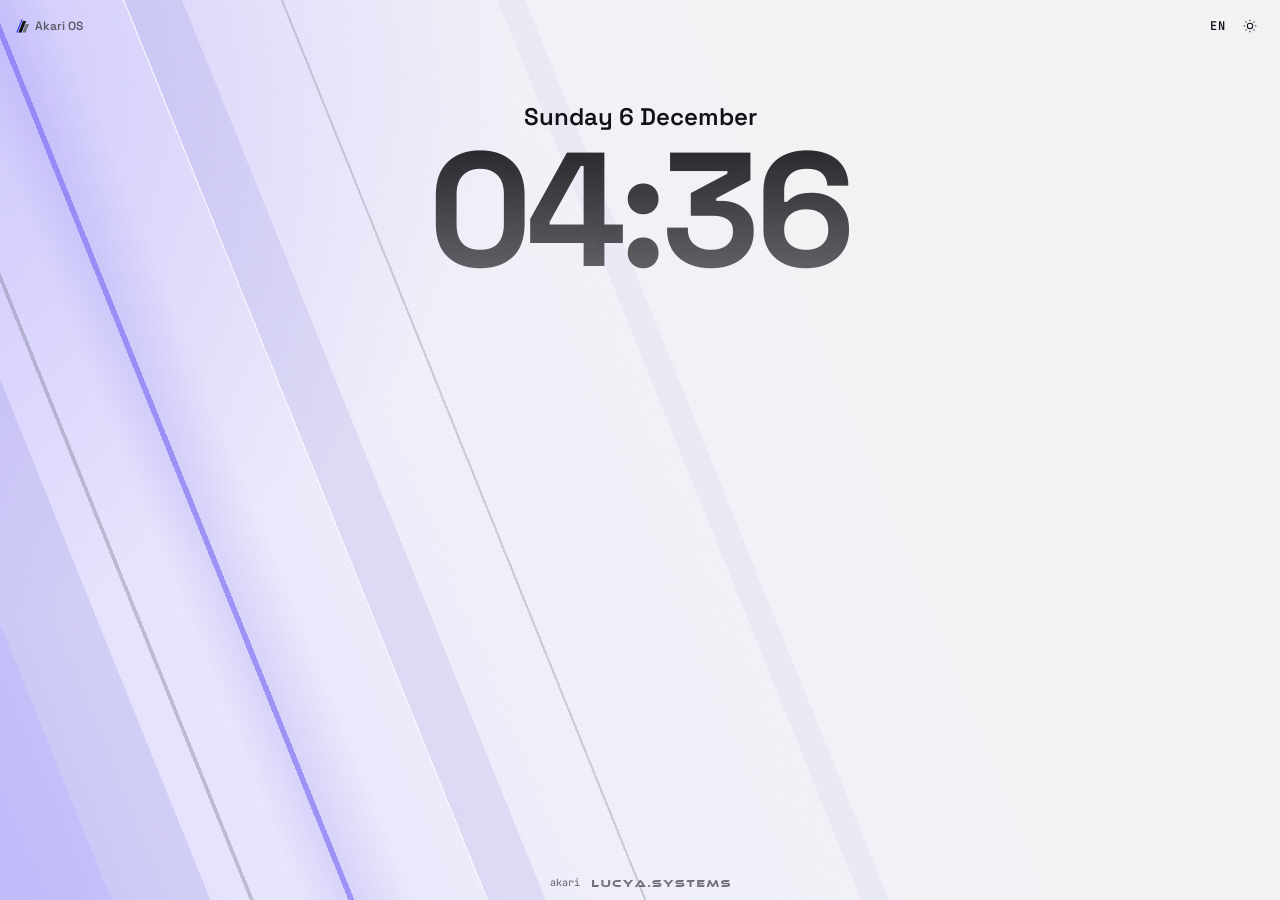
==== commit d2e6b64f: "Login screen the macOS way, Japanese fonts and locale Date and a large clock high up, the accounts l" ====
--- a/akari/static/login.html
+++ b/akari/static/login.html
@@ -24,23 +24,25 @@
 <main class="greeter f-nova" id="greeter">
   <header class="greeter__top">
     <span class="greeter__os"><svg class="am" viewBox="0 0 95.64 100" aria-hidden="true"><use href="#am"/></svg><span id="os-name">Akari OS</span></span>
-    <button class="bar__btn f-tip" data-tip="Farbschema wechseln" data-theme-toggle aria-label="Farbschema wechseln"><svg><use href="#i-sun"/></svg></button>
+    <span class="greeter__tools">
+      <button class="greeter__lang f-tip" id="lang" data-tip="Sprache wechseln" aria-label="Sprache wechseln" translate="no">DE</button>
+      <button class="greeter__tool f-tip" data-tip="Farbschema wechseln" data-theme-toggle aria-label="Farbschema wechseln"><svg><use href="#i-sun"/></svg></button>
+    </span>
   </header>
 
   <section class="greeter__clock" aria-live="off">
+    <span class="greeter__date" id="date"></span>
     <time class="greeter__time" id="time">--:--</time>
-    <span class="greeter__date" id="date"></span>
   </section>
 
   <!-- choose who -->
-  <section class="greeter__card f-glass f-glass--hi f-glass--deep" id="pick" hidden>
-    <h1 class="f-h3">Wer bist du?</h1>
+  <section class="greeter__card greeter__card--bare" id="pick" hidden>
+    <h1 class="sr">Wer bist du?</h1>
     <div class="who" id="who" role="list"></div>
   </section>
 
   <!-- password -->
-  <form class="greeter__card f-glass f-glass--hi f-glass--deep" id="login" hidden autocomplete="on">
-    <button type="button" class="f-btn f-btn--ghost f-btn--icon f-btn--sm greeter__back" id="back" aria-label="Anderes Konto"><svg><use href="#i-back"/></svg></button>
+  <form class="greeter__card greeter__card--bare greeter__card--login" id="login" hidden autocomplete="on">
     <span class="f-avatar f-avatar--lg" id="login-avatar">A</span>
     <div class="greeter__name"><b class="f-subtitle" id="login-name">–</b><small class="f-dim" id="login-user"></small></div>
     <input type="text" name="username" id="username" autocomplete="username" hidden>
@@ -52,6 +54,7 @@
       </span>
       <small id="pw-msg" hidden></small>
     </label>
+    <button type="button" class="greeter__back" id="back">Anderes Konto</button>
   </form>
 
   <!-- which desktop -->
--- a/akari/static/akari.css
+++ b/akari/static/akari.css
@@ -374,58 +374,92 @@
 .desk, .win__bar, .dock, .bar{ user-select:none; -webkit-user-select:none }
 .win__body input, .win__body textarea, .term{ user-select:text; -webkit-user-select:text }
 
-/* ---------- the login screen (greeter) ---------- */
-/* rows: bar, space, clock, card, space, footer: clock and card sit in the middle */
-.greeter{ position:fixed; inset:0; display:grid; grid-template-rows:auto 1fr auto auto 1.3fr auto; justify-items:center; align-items:center;
-  padding:var(--s-5) var(--s-6); overflow:clip; user-select:none; -webkit-user-select:none }
+/* ---------- the login screen (greeter) ----------
+   macOS-like: date and a large clock high up, the accounts low down as a
+   short list (picture, name), no card around them. A picked account grows
+   in place and gets a pill for the password. Language and theme top right. */
+.greeter{ position:fixed; inset:0; display:grid; grid-template-rows:auto auto 1fr auto auto; justify-items:center; align-items:center;
+  padding:var(--s-4) var(--s-5); overflow:clip; user-select:none; -webkit-user-select:none }
 .greeter__top{ grid-row:1 }
-.greeter__clock{ grid-row:3 }
+.greeter__clock{ grid-row:2 }
 .greeter__card{ grid-row:4 }
-.greeter__foot-line{ grid-row:6 }
+.greeter__foot-line{ grid-row:5 }
 :root[data-mirror] .greeter{ --nova-angle:-68deg; --nova-x:100%; --nova-dir:-1 }
-.greeter__top{ justify-self:stretch; display:flex; align-items:center; justify-content:space-between }
-.greeter__os{ display:flex; align-items:center; gap:var(--s-3); font-weight:600; color:var(--text) }
-.greeter__os .lm{ width:30px; height:17px }
-.greeter__clock{ display:grid; justify-items:center; gap:var(--s-2); padding-bottom:var(--s-7); text-align:center }
-.greeter__time{ font:600 clamp(64px, 11vw, 112px)/1 var(--sans); letter-spacing:var(--tr-display); font-variant-numeric:tabular-nums; color:var(--text) }
-.greeter__date{ font-size:var(--fs-500); line-height:var(--lh-500); color:var(--text) }
+.greeter__top{ justify-self:stretch; display:flex; align-items:center; justify-content:space-between; min-height:28px }
+.greeter__os{ display:flex; align-items:center; gap:var(--s-2); font-size:var(--fs-200); font-weight:600; color:var(--text-dim) }
+.greeter__tools{ display:flex; align-items:center; gap:var(--s-1) }
+.greeter__lang, .greeter__tool{ height:28px; min-width:28px; display:grid; place-items:center; padding:0 var(--s-2); border:0; border-radius:var(--r-pill);
+  background:none; color:var(--text); font:600 var(--fs-200)/1 var(--mono); letter-spacing:.06em; cursor:pointer;
+  transition:background-color var(--dur-1) var(--ease) }
+.greeter__lang:hover, .greeter__tool:hover{ background:var(--surface-2) }
+.greeter__lang[hidden]{ display:none }
+.greeter__tool svg{ width:16px; height:16px }
+.greeter__lang:focus-visible, .greeter__tool:focus-visible{ outline:2px solid var(--acc); outline-offset:2px }
+
+.greeter__clock{ display:grid; justify-items:center; gap:var(--s-1); margin-top:clamp(var(--s-2), 7vh, 104px); text-align:center;
+  animation:greet-in var(--dur-4) var(--spring) backwards }
+.greeter__date{ font-size:clamp(17px, 2.1vw, 24px); font-weight:600; line-height:1.2; color:var(--text) }
+.greeter__time{ font:700 clamp(56px, min(13vw, 18vh), 168px)/.92 var(--sans); letter-spacing:-.035em; font-variant-numeric:tabular-nums;
+  background:linear-gradient(180deg, color-mix(in oklab, var(--text) 92%, transparent), color-mix(in oklab, var(--text) 62%, transparent));
+  -webkit-background-clip:text; background-clip:text; color:transparent }
+
 .greeter__card{ position:relative; width:min(380px, 100%); display:grid; justify-items:center; gap:var(--s-4); padding:var(--s-7) var(--s-6);
-  border-radius:var(--r-overlay); box-shadow:var(--shadow-28); align-self:start; text-align:center }
+  border-radius:var(--r-overlay); box-shadow:var(--shadow-28); align-self:end; margin-bottom:clamp(var(--s-2), 5vh, 72px); text-align:center }
 .greeter__card[hidden]{ display:none }
 .greeter__card.is-in{ animation:greet-in var(--dur-3) var(--spring) backwards }
 .greeter__card.is-shake{ animation:greet-shake var(--dur-3) var(--ease-out) }
 .greeter__card .f-h3, .greeter__card p{ margin:0 }
-.greeter__card--setup{ width:min(440px, 100%); justify-items:stretch; text-align:left }
+.greeter__card--bare{ padding:0; border-radius:0; box-shadow:none; background:none }
+.greeter__card--setup{ width:min(440px, 100%); justify-items:stretch; text-align:left; align-self:center }
 .greeter__card--setup .f-input{ font-size:16px }
 @keyframes greet-in{ from{ opacity:0; transform:translateY(12px) scale(.97) } }
 @keyframes greet-shake{ 20%{ transform:translateX(-8px) } 40%{ transform:translateX(7px) } 60%{ transform:translateX(-4px) } 80%{ transform:translateX(2px) } }
-.greeter__back{ position:absolute; top:var(--s-3); left:var(--s-3) }
+
+/* the accounts: a short list, picture left, name right */
+.who{ display:grid; justify-items:start; gap:var(--s-2) }
+.who__one{ display:flex; align-items:center; gap:var(--s-3); padding:var(--s-1) var(--s-5) var(--s-1) var(--s-1); border:0; border-radius:var(--r-pill);
+  background:none; color:var(--text); text-align:left; cursor:pointer;
+  transition:background-color var(--dur-1) var(--ease), transform var(--dur-2) var(--spring);
+  animation:greet-in var(--dur-3) var(--spring) backwards; animation-delay:calc(var(--i, 0) * 50ms) }
+.who__one:hover{ background:color-mix(in oklab, var(--surface-2) 80%, transparent); -webkit-backdrop-filter:blur(12px); backdrop-filter:blur(12px) }
+.who__one:active{ transform:var(--press) }
+.who__one:focus-visible{ outline:2px solid var(--acc); outline-offset:2px }
+.who__one .f-avatar{ width:48px; height:48px; flex:none; box-shadow:0 0 0 2px color-mix(in oklab, var(--text) 14%, transparent), var(--shadow-4) }
+.who__txt{ display:grid; gap:2px }
+.who__one b{ font-weight:600; max-width:220px; overflow:hidden; text-overflow:ellipsis; white-space:nowrap }
+.who__one small{ color:var(--text-dim); font-size:var(--fs-200) }
+
+/* one account picked: its picture larger, the name, a pill for the password */
+.greeter__card--login{ gap:var(--s-3); width:min(300px, 100%) }
+.greeter__card--login > .f-avatar{ width:88px; height:88px; font-size:var(--fs-700, 32px);
+  box-shadow:0 0 0 2px color-mix(in oklab, var(--text) 14%, transparent), var(--shadow-16, var(--shadow-28)) }
+.greeter__name{ display:grid; gap:2px }
+.greeter__name b{ font-size:var(--fs-400); font-weight:600 }
+.greeter__name small{ font-size:var(--fs-200) }
+.greeter__pw{ width:100%; text-align:center; margin-top:var(--s-1) }
+.greeter__pwrow{ position:relative; display:flex }
+.greeter__pwrow .f-input{ height:38px; padding:0 44px 0 var(--s-5); border-radius:var(--r-pill); font-size:15px; text-align:center;
+  background:color-mix(in oklab, var(--surface-2) 70%, transparent); -webkit-backdrop-filter:blur(16px) saturate(1.4); backdrop-filter:blur(16px) saturate(1.4);
+  border-color:color-mix(in oklab, var(--text) 16%, transparent) }
+.greeter__pwrow .f-input::placeholder{ color:var(--text-dim) }
+.greeter__pwrow .f-btn{ position:absolute; right:5px; top:5px; width:28px; height:28px; min-height:0; padding:0; border-radius:50% }
+.greeter__pwrow .f-btn svg{ width:15px; height:15px }
+#pw-msg{ display:block; margin-top:var(--s-2); color:var(--err); font-size:var(--fs-200) }
+#pw-msg[hidden]{ display:none }
+#login.is-busy #go{ opacity:.6 }
+.greeter__back{ margin-top:var(--s-1); padding:var(--s-1) var(--s-3); border:0; border-radius:var(--r-pill); background:none;
+  color:var(--text-dim); font-size:var(--fs-200); font-weight:500; cursor:pointer }
+.greeter__back:hover{ color:var(--text); background:var(--surface-2) }
 .greeter__back[hidden]{ display:none }
-.greeter__name{ display:grid; gap:var(--s-0) }
-.greeter__name small{ font-size:var(--fs-200) }
-.greeter__pw{ width:100%; text-align:left }
-.greeter__pwrow{ display:flex; gap:var(--s-2) }
-.greeter__pwrow .f-input{ font-size:16px }
-.greeter__pwrow .f-btn{ flex:none }
-#login.is-busy #go{ opacity:.6 }
+
 .greeter__foot{ display:flex; align-items:center; justify-content:space-between; gap:var(--s-4); margin-top:var(--s-2) }
 .greeter__foot .f-dim{ font-size:var(--fs-200) }
 .greeter__code{ margin:0; padding:var(--s-3) var(--s-4); border-radius:var(--r-control); background:var(--surface-2); font:400 var(--fs-200)/var(--lh-200) var(--mono) }
-.greeter__foot-line{ display:flex; align-items:center; gap:var(--s-4); padding-top:var(--s-6); color:var(--text-dim); font:500 var(--fs-200)/1 var(--mono) }
-.greeter__foot-line .wordmark{ height:8px; color:var(--text-dim) }
-.who{ display:flex; flex-wrap:wrap; justify-content:center; gap:var(--s-3) }
-.who__one{ width:108px; display:grid; justify-items:center; gap:var(--s-2); padding:var(--s-4) var(--s-2); border:0; border-radius:var(--r-card);
-  background:none; cursor:pointer; transition:background-color var(--dur-1) var(--ease), transform var(--dur-2) var(--spring) }
-.who__one:hover{ background:var(--surface-2) }
-.who__one:active{ transform:var(--press) }
-.who__one:focus-visible{ outline:2px solid var(--acc); outline-offset:2px }
-.who__one b{ font-weight:600; max-width:100%; overflow:hidden; text-overflow:ellipsis; white-space:nowrap }
-.who__one small{ color:var(--text-dim); font-size:var(--fs-200) }
-.who__one .f-avatar, .greeter__card > .f-avatar{ width:64px; height:64px }
+.greeter__foot-line{ display:flex; align-items:center; gap:var(--s-4); color:var(--text-ghost); font:500 var(--fs-100)/1 var(--mono) }
+.greeter__foot-line .wordmark{ height:7px; color:var(--text-ghost) }
 body.is-leaving .greeter > *{ transition:opacity var(--dur-2) var(--ease), transform var(--dur-2) var(--ease); opacity:0; transform:scale(.98) }
 @media (max-width: 639px){
-  .greeter{ padding:var(--s-4) var(--s-5) }
-  .greeter__clock{ padding-bottom:var(--s-6) }
+  .greeter{ padding:var(--s-3) var(--s-4) }
 }
 body.is-leaving .desk{ transition:opacity var(--dur-2) var(--ease), filter var(--dur-2) var(--ease); opacity:0; filter:blur(6px) }
 .page__lede{ margin:0 0 var(--s-2); max-width:62ch; font-size:var(--fs-200); line-height:var(--lh-200) }
@@ -491,7 +525,7 @@
 .am-d{ fill:var(--text-ghost) }
 .am{ display:block; flex:none }
 .bar__brand .am{ width:17px; height:18px }
-.greeter__os .am{ width:17px; height:18px }
+.greeter__os .am{ width:13px; height:14px }
 .about__mark.am{ width:72px; height:auto; aspect-ratio:95.64 / 100 }
 .about__by{ display:flex; align-items:center; gap:var(--s-2); color:var(--text-dim); font-size:var(--fs-200) }
 .about__by .wordmark{ height:8px }
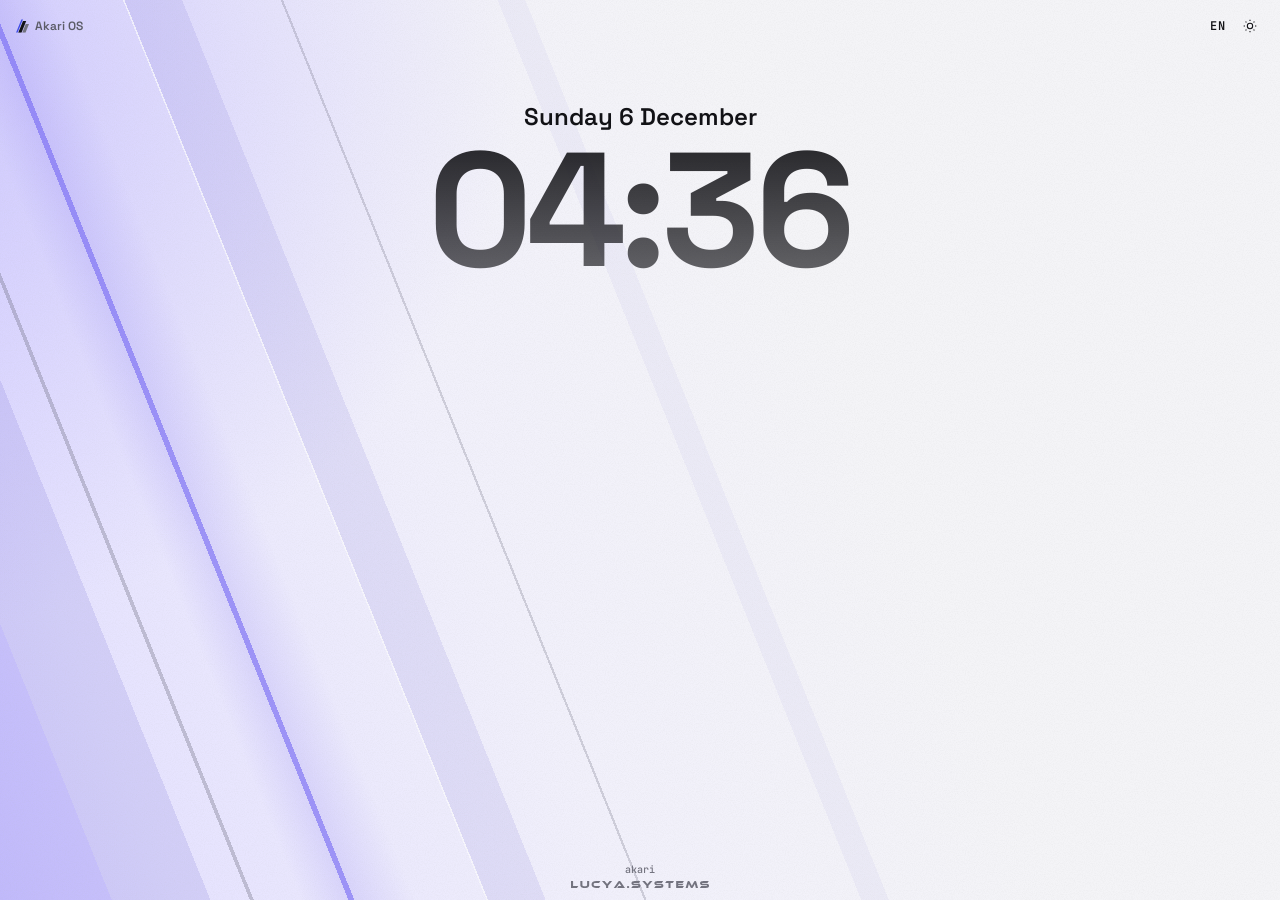
==== commit 579a1827: "Akari's own cursor set, in the browser and in Linux apps 15 cursors drawn by tools/cursors.py (dark " ====
--- a/akari/static/login.html
+++ b/akari/static/login.html
@@ -7,6 +7,7 @@
 <link rel="icon" href="favicon.svg" type="image/svg+xml">
 <link rel="stylesheet" href="facet.css">
 <link rel="stylesheet" href="akari.css">
+<link rel="stylesheet" href="cursors.css">
 <script src="i18n/en.js" defer></script>
 <script src="i18n.js" defer></script>
 <script src="facet.js" defer></script>
@@ -39,6 +40,7 @@
   <section class="greeter__card greeter__card--bare" id="pick" hidden>
     <h1 class="sr">Wer bist du?</h1>
     <div class="who" id="who" role="list"></div>
+    <a class="greeter__lucent" id="lucent-in" href="/auth/lucent" hidden>Mit Lucent anmelden</a>
   </section>
 
   <!-- password -->
@@ -55,6 +57,7 @@
       <small id="pw-msg" hidden></small>
     </label>
     <button type="button" class="greeter__back" id="back">Anderes Konto</button>
+    <a class="greeter__lucent" id="lucent-in2" href="/auth/lucent" hidden>Mit Lucent anmelden</a>
   </form>
 
   <!-- which desktop -->
--- a/akari/static/akari.css
+++ b/akari/static/akari.css
@@ -385,6 +385,17 @@
 .greeter__card{ grid-row:4 }
 .greeter__foot-line{ grid-row:5 }
 :root[data-mirror] .greeter{ --nova-angle:-68deg; --nova-x:100%; --nova-dir:-1 }
+/* Nova from both sides: the left light stays in ::before, ::after carries its mirror
+   image (shards, lines, glow and a fading base) instead of the far lines */
+:root[data-nova="both"] :is(.desk, .lock, .greeter).f-nova::after{ background:
+  var(--nova-grain),
+  linear-gradient(-68deg, transparent 0 6%, var(--nova-edge) 6% 6.12%, transparent 6.12%),
+  linear-gradient(-68deg, transparent 0 21%, var(--nova-silver) 21% 21.2%, transparent 21.2%),
+  linear-gradient(-68deg, transparent 0 26%, var(--nova-line) 26% 26.3%, transparent 26.3%),
+  linear-gradient(-68deg, transparent 23.6%, var(--nova-halo) 26.15%, transparent 29.4%),
+  linear-gradient(-68deg, transparent 0 6%, var(--nova-shard) 6% 14%, var(--nova-shard-2) 14% 19%, transparent 19%),
+  radial-gradient(ellipse 62% 78% at 100% 14%, var(--nova-glow), transparent 68%),
+  linear-gradient(-68deg, var(--nova-a) 0%, var(--nova-b) 18%, color-mix(in srgb, var(--nova-c) 55%, transparent) 34%, transparent 46%) }
 .greeter__top{ justify-self:stretch; display:flex; align-items:center; justify-content:space-between; min-height:28px }
 .greeter__os{ display:flex; align-items:center; gap:var(--s-2); font-size:var(--fs-200); font-weight:600; color:var(--text-dim) }
 .greeter__tools{ display:flex; align-items:center; gap:var(--s-1) }
@@ -436,9 +447,9 @@
 .greeter__name{ display:grid; gap:2px }
 .greeter__name b{ font-size:var(--fs-400); font-weight:600 }
 .greeter__name small{ font-size:var(--fs-200) }
-.greeter__pw{ width:100%; text-align:center; margin-top:var(--s-1) }
+.greeter__pw{ width:min(232px, 100%); text-align:center; margin-top:var(--s-1) }
 .greeter__pwrow{ position:relative; display:flex }
-.greeter__pwrow .f-input{ height:38px; padding:0 44px 0 var(--s-5); border-radius:var(--r-pill); font-size:15px; text-align:center;
+.greeter__pwrow .f-input{ height:38px; padding:0 40px 0 var(--s-4); border-radius:var(--r-pill); font-size:15px; text-align:left;
   background:color-mix(in oklab, var(--surface-2) 70%, transparent); -webkit-backdrop-filter:blur(16px) saturate(1.4); backdrop-filter:blur(16px) saturate(1.4);
   border-color:color-mix(in oklab, var(--text) 16%, transparent) }
 .greeter__pwrow .f-input::placeholder{ color:var(--text-dim) }
@@ -452,10 +463,15 @@
 .greeter__back:hover{ color:var(--text); background:var(--surface-2) }
 .greeter__back[hidden]{ display:none }
 
+.greeter__lucent{ justify-self:center; margin-top:var(--s-3); padding:var(--s-1) var(--s-3); border-radius:var(--r-pill);
+  color:var(--text-dim); font-size:var(--fs-200); font-weight:500; text-decoration:none }
+.greeter__lucent:hover{ color:var(--text); background:var(--surface-2) }
+.greeter__lucent[hidden]{ display:none }
+.greeter__date.is-note{ max-width:min(520px, 90vw); font-size:var(--fs-300); font-weight:500; color:var(--err) }
 .greeter__foot{ display:flex; align-items:center; justify-content:space-between; gap:var(--s-4); margin-top:var(--s-2) }
 .greeter__foot .f-dim{ font-size:var(--fs-200) }
 .greeter__code{ margin:0; padding:var(--s-3) var(--s-4); border-radius:var(--r-control); background:var(--surface-2); font:400 var(--fs-200)/var(--lh-200) var(--mono) }
-.greeter__foot-line{ display:flex; align-items:center; gap:var(--s-4); color:var(--text-ghost); font:500 var(--fs-100)/1 var(--mono) }
+.greeter__foot-line{ display:grid; justify-items:center; gap:var(--s-2); color:var(--text-ghost); font:500 var(--fs-100)/1 var(--mono) }
 .greeter__foot-line .wordmark{ height:7px; color:var(--text-ghost) }
 body.is-leaving .greeter > *{ transition:opacity var(--dur-2) var(--ease), transform var(--dur-2) var(--ease); opacity:0; transform:scale(.98) }
 @media (max-width: 639px){
@@ -895,3 +911,26 @@
 :root[data-bar="top"] .pop--launch{ transform-origin:top left }
 .fm__row.is-cut{ opacity:.45 }
 img.app-art, img.win__icon{ object-fit:contain; border-radius:22% }
+
+/* ---------- from the login screen into the desktop ----------
+   Two pages, one Nova: the browser carries the login screen's Nova over into
+   the desktop's (cross-document view transition; Chrome and Safari, Firefox
+   simply switches). The login screen fades its own things first (body.is-leaving),
+   so only Nova is left to hand over; the desktop's bar and icons rise after it. */
+@view-transition{ navigation:auto }
+.greeter, .desk{ view-transition-name:nova }
+::view-transition-group(nova){ animation-duration:900ms; animation-timing-function:cubic-bezier(.4, 0, .2, 1) }
+::view-transition-old(nova){ animation:nova-hop-out 900ms cubic-bezier(.4, 0, .2, 1) both }
+::view-transition-new(nova){ animation:nova-hop-in 900ms cubic-bezier(.4, 0, .2, 1) both }
+::view-transition-old(root){ animation:nova-fade 260ms ease both }
+::view-transition-new(root){ animation:desk-rise 620ms 360ms cubic-bezier(.34, 1.3, .64, 1) both }
+@keyframes nova-hop-out{ to{ opacity:0; transform:scale(1.06); filter:blur(10px) saturate(1.2) } }
+@keyframes nova-hop-in{ from{ opacity:0; transform:scale(.97); filter:blur(6px) } }
+@keyframes nova-fade{ to{ opacity:0 } }
+@keyframes desk-rise{ from{ opacity:0; transform:translateY(18px) scale(.99) } }
+@media (prefers-reduced-motion: reduce){
+  ::view-transition-group(*), ::view-transition-old(*), ::view-transition-new(*){ animation:none !important }
+}
+:root[data-motion="reduced"]::view-transition-group(*),
+:root[data-motion="reduced"]::view-transition-old(*),
+:root[data-motion="reduced"]::view-transition-new(*){ animation:none !important }
--- a/akari/static/cursors.css
+++ b/akari/static/cursors.css
@@ -0,0 +1,97 @@
+/* AKARI — Cursor. Das eigene Zeiger-Set aus assets/cursors/ (gezeichnet von
+   tools/cursors.py): dunkel mit hellem Rand, damit es auf hellem wie dunklem
+   Grund lesbar bleibt, ein Schein-Balken in Akzentfarbe. Geladen nach akari.css
+   auf Desktop und Anmeldeseite.
+   Abschaltbar: data-cursors="off" auf :root (Pref „cursors“, Standard an) —
+   dann gilt hier nichts mehr und alles fällt auf die Zeiger des Systems zurück. */
+
+/* Rollen → Bild. Hotspot: Pfeilspitze bei 4 3, sonst die Mitte (assets/cursors/hotspots.txt).
+   Ohne Set stehen die Rollen auf den Schlüsselwörtern, so dass var(--cur-…) überall taugt. */
+:root{
+  --cur-default:default; --cur-pointer:pointer; --cur-text:text; --cur-help:help;
+  --cur-move:move; --cur-grab:grab; --cur-grabbing:grabbing; --cur-crosshair:crosshair;
+  --cur-ew-resize:ew-resize; --cur-ns-resize:ns-resize; --cur-nwse-resize:nwse-resize; --cur-nesw-resize:nesw-resize;
+  --cur-wait:wait; --cur-progress:progress; --cur-not-allowed:not-allowed;
+}
+:root:not([data-cursors="off"]){
+  --cur-default:url("assets/cursors/default.svg") 4 3, default;
+  --cur-pointer:url("assets/cursors/pointer.svg") 4 3, pointer;
+  --cur-help:url("assets/cursors/help.svg") 4 3, help;
+  --cur-progress:url("assets/cursors/progress.svg") 4 3, progress;
+  --cur-text:url("assets/cursors/text.svg") 16 16, text;
+  --cur-move:url("assets/cursors/move.svg") 16 16, move;
+  --cur-grab:url("assets/cursors/grab.svg") 16 16, grab;
+  --cur-grabbing:url("assets/cursors/grabbing.svg") 16 16, grabbing;
+  --cur-crosshair:url("assets/cursors/crosshair.svg") 16 16, crosshair;
+  --cur-ew-resize:url("assets/cursors/ew-resize.svg") 16 16, ew-resize;
+  --cur-ns-resize:url("assets/cursors/ns-resize.svg") 16 16, ns-resize;
+  --cur-nwse-resize:url("assets/cursors/nwse-resize.svg") 16 16, nwse-resize;
+  --cur-nesw-resize:url("assets/cursors/nesw-resize.svg") 16 16, nesw-resize;
+  --cur-wait:url("assets/cursors/wait.svg") 16 16, wait;
+  --cur-not-allowed:url("assets/cursors/not-allowed.svg") 16 16, not-allowed;
+}
+
+/* Grundregeln ohne Gewicht (:where): sie gelten nur, wo sonst nichts steht */
+:where(:root:not([data-cursors="off"])) body{ cursor:var(--cur-default) }
+:where(:root:not([data-cursors="off"])) :where(a[href], button, summary, select, label[for], [role="button"],
+  [role="menuitem"], [role="tab"], [role="radio"], [role="switch"], input[type="checkbox"], input[type="radio"],
+  input[type="range"], input[type="color"], input[type="button"], input[type="submit"]){ cursor:var(--cur-pointer) }
+:where(:root:not([data-cursors="off"])) :where(input:not([type="checkbox"], [type="radio"], [type="range"],
+  [type="color"], [type="button"], [type="submit"], [type="file"]), textarea,
+  [contenteditable]:not([contenteditable="false"])){ cursor:var(--cur-text) }
+:where(:root:not([data-cursors="off"])) :where(:disabled, [aria-disabled="true"]){ cursor:var(--cur-not-allowed) }
+:where(:root:not([data-cursors="off"])) :where([aria-busy="true"]){ cursor:var(--cur-progress) }
+
+/* Die Stellen aus akari.css, facet.css und xterm.css, die ein Schlüsselwort setzen,
+   hier auf das Set umgestellt. Jede Regel trägt dasselbe Präfix, so bleibt das
+   Gewicht der Selektoren untereinander wie im Original (… .is-dragging schlägt
+   weiter die Ruhestellung). Kommt in akari.css ein neues cursor:… dazu: hier eintragen. */
+
+/* Zeigen und Klicken */
+:root:not([data-cursors="off"]) .bar__brand, :root:not([data-cursors="off"]) .bar__btn,
+:root:not([data-cursors="off"]) .icon, :root:not([data-cursors="off"]) .light,
+:root:not([data-cursors="off"]) .dock__app, :root:not([data-cursors="off"]) .set__me,
+:root:not([data-cursors="off"]) .opt--check, :root:not([data-cursors="off"]) .swatches button,
+:root:not([data-cursors="off"]) .range, :root:not([data-cursors="off"]) .net,
+:root:not([data-cursors="off"]) .fm__crumbs button, :root:not([data-cursors="off"]) .greeter__lang,
+:root:not([data-cursors="off"]) .greeter__tool, :root:not([data-cursors="off"]) .who__one,
+:root:not([data-cursors="off"]) .greeter__back, :root:not([data-cursors="off"]) .dpick,
+:root:not([data-cursors="off"]) .bar__desk, :root:not([data-cursors="off"]) .tb__launch,
+:root:not([data-cursors="off"]) .tb__btn, :root:not([data-cursors="off"]) .min__win,
+:root:not([data-cursors="off"]) .tb__cover, :root:not([data-cursors="off"]) .tb__mbtn,
+:root:not([data-cursors="off"]) .tb__desk, :root:not([data-cursors="off"]) .tb__clock,
+:root:not([data-cursors="off"]) .launch__app, :root:not([data-cursors="off"]) .quick__tints button,
+:root:not([data-cursors="off"]) .quick__tile, :root:not([data-cursors="off"]) .tm__head button,
+:root:not([data-cursors="off"]) .acct__face, :root:not([data-cursors="off"]) .launch__item,
+:root:not([data-cursors="off"]) .launch__me, :root:not([data-cursors="off"]) .widget__x,
+:root:not([data-cursors="off"]) .f-btn, :root:not([data-cursors="off"]) select.f-input,
+:root:not([data-cursors="off"]) .f-select, :root:not([data-cursors="off"]) .f-switch,
+:root:not([data-cursors="off"]) .f-check, :root:not([data-cursors="off"]) .f-seg label,
+:root:not([data-cursors="off"]) .f-chip, :root:not([data-cursors="off"]) .f-nav__item,
+:root:not([data-cursors="off"]) .f-tabs button, :root:not([data-cursors="off"]) .f-menu button,
+:root:not([data-cursors="off"]) .f-iconbtn, :root:not([data-cursors="off"]) .xterm .xterm-cursor-pointer{ cursor:var(--cur-pointer) }
+
+/* ausdrücklich der Pfeil */
+:root:not([data-cursors="off"]) .fm__row, :root:not([data-cursors="off"]) .bar #bar-avatar,
+:root:not([data-cursors="off"]) .tm__row, :root:not([data-cursors="off"]) .xterm.enable-mouse-events{ cursor:var(--cur-default) }
+
+/* Text */
+:root:not([data-cursors="off"]) .w-note__text, :root:not([data-cursors="off"]) .xterm{ cursor:var(--cur-text) }
+
+/* Greifen: Titelleisten, Widgets */
+:root:not([data-cursors="off"]) .win__bar, :root:not([data-cursors="off"]) .widget{ cursor:var(--cur-grab) }
+
+/* Ziehen: Fenster, Symbole, Dock */
+:root:not([data-cursors="off"]) .win.is-dragging, :root:not([data-cursors="off"]) .icon.is-dragging,
+:root:not([data-cursors="off"]) .widget.is-dragging,
+:root:not([data-cursors="off"]) .tb__dock .dock__app.is-dragging{ cursor:var(--cur-grabbing) }
+
+/* Fenstergriff unten rechts */
+:root:not([data-cursors="off"]) .win__grip{ cursor:var(--cur-nwse-resize) }
+
+/* gesperrt */
+:root:not([data-cursors="off"]) .range:disabled, :root:not([data-cursors="off"]) .f-btn:disabled,
+:root:not([data-cursors="off"]) .f-btn[aria-disabled="true"]{ cursor:var(--cur-not-allowed) }
+
+/* arbeitet */
+:root:not([data-cursors="off"]) .net[aria-busy="true"]{ cursor:var(--cur-progress) }
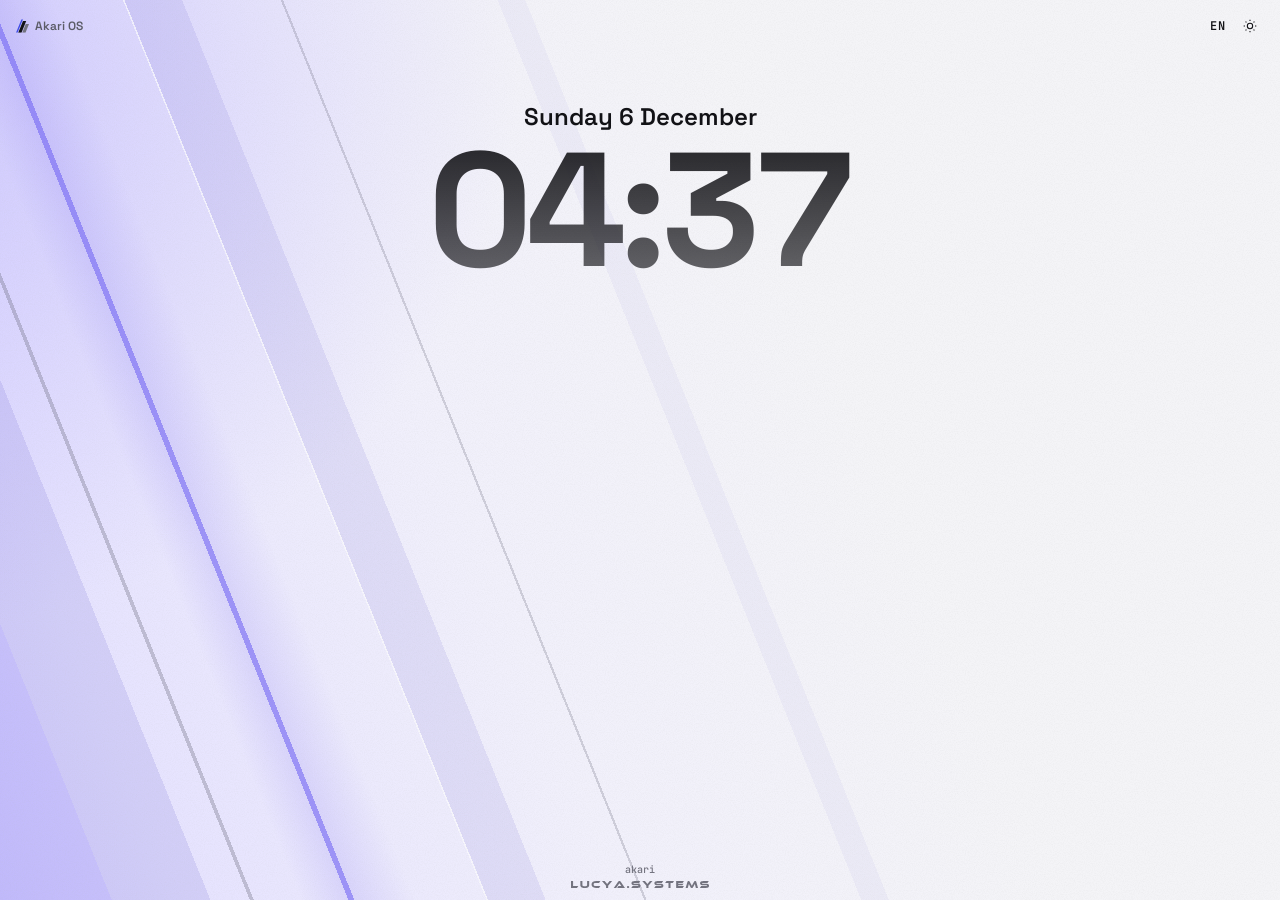
==== commit 410b4692: "Ready for Lucent's store: licence, image, first account from Lucent - AGPL-3.0-or-later like Lucent " ====
--- a/akari/static/login.html
+++ b/akari/static/login.html
@@ -5,12 +5,14 @@
 <meta name="viewport" content="width=device-width, initial-scale=1, viewport-fit=cover">
 <title>Akari OS · Anmelden</title>
 <link rel="icon" href="favicon.svg" type="image/svg+xml">
+<script src="boot.js"></script>
 <link rel="stylesheet" href="facet.css">
 <link rel="stylesheet" href="akari.css">
 <link rel="stylesheet" href="cursors.css">
 <script src="i18n/en.js" defer></script>
 <script src="i18n.js" defer></script>
 <script src="facet.js" defer></script>
+<script src="accent.js" defer></script>
 <script src="login.js" defer></script>
 </head>
 <body>
@@ -86,6 +88,7 @@
     <h1 class="f-h3">Akari OS einrichten</h1>
     <p class="f-dim">Noch gibt es kein Konto. Eingerichtet wird über den Link aus dem Log des Containers:</p>
     <pre class="greeter__code">docker compose logs akari</pre>
+    <p class="f-dim">Aus Lucents Store installiert? Dann legt Lucent das erste Konto an: Akari OS → Konten → Erstes Konto anlegen.</p>
   </section>
 
   <footer class="greeter__foot-line"><span id="host">akari</span><span class="wordmark" role="img" aria-label="lucya.systems"></span></footer>
--- a/akari/static/akari.css
+++ b/akari/static/akari.css
@@ -235,7 +235,10 @@
 /* account */
 .grp--form{ gap:var(--s-5); padding:var(--s-5) var(--s-5) 0 }
 .grp--form > * + *{ border-top:0 }
-.acct{ display:flex; align-items:center; gap:var(--s-5) }
+.acct{ display:flex; align-items:center; gap:var(--s-5); padding:var(--s-5) var(--s-6) var(--s-5) var(--s-5) }
+.acct .opt__txt{ min-width:0 }
+.acct .f-avatar{ width:72px; height:72px }
+.acct__btns{ display:flex; flex-wrap:wrap; gap:var(--s-2) }
 .acct .opt__txt b{ font-size:var(--fs-500); line-height:var(--lh-500); font-weight:600 }
 .grp--form .f-input{ font-size:16px }
 .grp__foot{ display:flex; align-items:center; justify-content:space-between; gap:var(--s-4); margin:0 calc(var(--s-5) * -1);
@@ -669,18 +672,80 @@
 .launch__app[hidden]{ display:none }
 .launch__acts{ min-width:0; padding:0; border:0; background:none; box-shadow:none }
 .pop--win{ min-width:200px }
-.pop--quick{ width:300px; padding:var(--s-4); display:grid; gap:var(--s-4) }
-.quick__theme{ display:flex } .quick__theme label{ flex:1; text-align:center }
-.quick__tints{ display:flex; justify-content:space-between }
-.quick__tints button{ padding:2px; border:2px solid transparent; border-radius:50%; background:none; cursor:pointer }
-.quick__tints button[aria-checked="true"]{ border-color:var(--acc) }
-.quick__tints .f-swatch{ width:24px; height:24px; display:block }
-.quick__tiles{ display:grid; grid-template-columns:1fr 1fr; gap:var(--s-2) }
-.quick__tile{ display:flex; align-items:center; gap:var(--s-3); padding:var(--s-3) var(--s-4); border:0; border-radius:var(--r-card); background:var(--surface-2);
-  color:var(--text); font-weight:500; text-align:left; cursor:pointer; transition:background-color var(--dur-1) var(--ease), color var(--dur-1) var(--ease) }
-.quick__tile svg{ width:18px; height:18px; flex:none }
-.quick__tile[aria-pressed="true"]{ background:var(--acc-fill); color:var(--on-acc) }
-.quick__more{ justify-self:start }
+/* the control centre: modules on a grid of two columns */
+.pop--quick{ width:340px; padding:var(--s-3); display:grid; gap:var(--s-3) }
+.qc{ display:grid; grid-template-columns:1fr 1fr; gap:var(--s-2) }
+.qc__mod{ display:grid; align-content:start; gap:var(--s-2); padding:var(--s-3); border:0; border-radius:calc(var(--r-overlay) - var(--s-2));
+  background:color-mix(in oklab, var(--surface-2) 82%, transparent); color:var(--text); text-align:left; font:inherit }
+.qc__mod[hidden]{ display:none }
+.qc__mod--wide{ grid-column:1 / -1 }
+.qc__label{ font:600 var(--fs-100)/1 var(--mono); letter-spacing:.08em; text-transform:uppercase; color:var(--text-ghost) }
+.qc__value{ font-size:var(--fs-200); font-weight:600 }
+.qc__head{ display:flex; align-items:center; justify-content:space-between; gap:var(--s-2) }
+/* theme: three round buttons */
+.qc__theme{ display:flex; gap:var(--s-2) }
+.qc__theme input{ position:absolute; opacity:0; pointer-events:none }
+.qc__theme label{ width:34px; height:34px; display:grid; place-items:center; border-radius:50%; background:var(--surface); color:var(--text-dim); cursor:pointer;
+  box-shadow:var(--shadow-1); transition:background-color var(--dur-1) var(--ease), color var(--dur-1) var(--ease), transform var(--dur-2) var(--spring) }
+.qc__theme label:hover{ color:var(--text) }
+.qc__theme label:active{ transform:scale(.92) }
+.qc__theme svg{ width:17px; height:17px }
+.qc__theme input:checked + label{ background:var(--acc-fill); color:var(--on-acc) }
+.qc__theme input:focus-visible + label{ outline:2px solid var(--acc); outline-offset:2px }
+/* a big toggle: an orb and its words */
+.qc__mod--big{ cursor:pointer; align-content:space-between; transition:background-color var(--dur-1) var(--ease), transform var(--dur-2) var(--spring) }
+.qc__mod--big:active{ transform:scale(.97) }
+.qc__mod--big b{ display:block; font-size:var(--fs-300) } .qc__mod--big small{ color:var(--text-dim); font-size:var(--fs-200) }
+.qc__orb{ width:34px; height:34px; display:grid; place-items:center; border-radius:50%; background:var(--surface); color:var(--text-dim); box-shadow:var(--shadow-1);
+  transition:background-color var(--dur-1) var(--ease), color var(--dur-1) var(--ease) }
+.qc__orb svg{ width:17px; height:17px }
+[aria-pressed="true"] > .qc__orb{ background:var(--acc-fill); color:var(--on-acc) }
+.qc__mod--big[aria-pressed="true"] small{ color:var(--acc) }
+/* accent */
+.qc__tints{ display:grid; grid-template-columns:repeat(5, 1fr); gap:var(--s-2); justify-items:center }
+.qc__tints button{ padding:2px; border:2px solid transparent; border-radius:50%; background:none; cursor:pointer; transition:transform var(--dur-2) var(--spring) }
+.qc__tints button:hover{ transform:scale(1.1) }
+.qc__tints button[aria-checked="true"]{ border-color:var(--acc) }
+.qc__tints .f-swatch{ width:26px; height:26px; display:block }
+/* Nova: two rows of pills */
+.qc__row{ display:grid; grid-template-columns:1.6fr 1fr; gap:var(--s-2); transition:opacity var(--dur-2) var(--ease) }
+.qc__row.is-off{ opacity:.4; pointer-events:none }
+.qc__pills{ display:flex; padding:2px; border-radius:var(--r-pill); background:var(--surface) ; box-shadow:var(--shadow-1) }
+.qc__pills input{ position:absolute; opacity:0; pointer-events:none }
+.qc__pills label{ flex:1; min-height:28px; display:grid; place-items:center; padding:0 var(--s-2); border-radius:var(--r-pill); cursor:pointer;
+  font-size:var(--fs-200); font-weight:500; color:var(--text-dim); transition:background-color var(--dur-1) var(--ease), color var(--dur-1) var(--ease) }
+.qc__pills label:hover{ color:var(--text) }
+.qc__pills input:checked + label{ background:var(--acc-soft); color:var(--acc) }
+.qc__pills input:focus-visible + label{ outline:2px solid var(--acc); outline-offset:1px }
+.qc__pills svg{ height:13px; width:auto; fill:currentColor }
+.qc__pills svg.am{ height:13px; width:12px }
+.qc__switch{ transform:scale(.85); transform-origin:right center }
+/* four small toggles */
+.qc__toggles{ grid-column:1 / -1; display:grid; grid-template-columns:repeat(4, 1fr); gap:var(--s-2) }
+.qc__toggle{ display:grid; justify-items:center; gap:var(--s-1); padding:var(--s-2) 0; border:0; border-radius:calc(var(--r-overlay) - var(--s-2));
+  background:color-mix(in oklab, var(--surface-2) 82%, transparent); color:var(--text-dim); font:inherit; cursor:pointer; transition:transform var(--dur-2) var(--spring) }
+.qc__toggle:active{ transform:scale(.95) }
+.qc__toggle small{ font-size:var(--fs-100) }
+.qc__toggle[aria-pressed="true"] small{ color:var(--text) }
+/* now playing */
+.qc__media{ grid-template-columns:auto minmax(0, 1fr) auto; align-items:center; gap:var(--s-3) }
+.qc__cover{ position:relative; width:44px; height:44px; padding:0; border:0; border-radius:var(--r-control); overflow:hidden; display:grid; place-items:center; cursor:pointer;
+  background:linear-gradient(135deg, var(--acc-fill), color-mix(in oklab, var(--acc-fill) 40%, var(--surface-3))); color:var(--on-acc) }
+.qc__cover img{ position:absolute; inset:0; width:100%; height:100%; object-fit:cover }
+.qc__cover img[hidden]{ display:none }
+.qc__cover svg{ width:20px; height:20px }
+.qc__track{ display:grid; gap:2px; min-width:0 }
+.qc__track b, .qc__track small{ white-space:nowrap; overflow:hidden; text-overflow:ellipsis }
+.qc__track small{ color:var(--text-dim); font-size:var(--fs-200) }
+.qc__mctl{ display:flex }
+.qc__mctl button{ width:30px; height:30px; display:grid; place-items:center; border:0; border-radius:50%; background:none; color:var(--text); cursor:pointer }
+.qc__mctl button:hover{ background:var(--surface) }
+.qc__mctl svg{ width:16px; height:16px }
+/* the foot: which desktop, all settings */
+.qc__foot{ display:flex; align-items:center; justify-content:space-between; gap:var(--s-2); padding:0 var(--s-1) }
+.qc__desk{ display:flex; align-items:center; gap:var(--s-2); min-width:0; color:var(--text-dim); font-size:var(--fs-200) }
+.qc__desk svg{ width:14px; height:14px; flex:none }
+.qc__desk span{ white-space:nowrap; overflow:hidden; text-overflow:ellipsis }
 .pop--bell{ width:340px; max-height:min(480px, 70vh); display:grid; grid-template-rows:auto minmax(0,1fr); padding:var(--s-3) var(--s-2) var(--s-2) }
 .bell__head{ display:flex; align-items:center; justify-content:space-between; padding:0 var(--s-2) var(--s-2) var(--s-3) }
 .bell__list{ overflow:auto; display:grid; gap:var(--s-1); align-content:start }
@@ -905,7 +970,7 @@
 .w-cal__grid .is-dow{ color:var(--text-ghost); font:500 var(--fs-100)/1.6 var(--mono); text-transform:uppercase }
 .w-cal__grid .is-today{ background:var(--acc-fill); color:var(--on-acc); font-weight:600 }
 .widget--storage{ display:grid; gap:var(--s-2) }
-.opt[hidden], .quick__tile[hidden]{ display:none }
+.opt[hidden]{ display:none }
 /* the start menu grows out of the left edge of the taskbar */
 .pop--launch{ transform-origin:bottom left }
 :root[data-bar="top"] .pop--launch{ transform-origin:top left }
@@ -934,3 +999,267 @@
 :root[data-motion="reduced"]::view-transition-group(*),
 :root[data-motion="reduced"]::view-transition-old(*),
 :root[data-motion="reduced"]::view-transition-new(*){ animation:none !important }
+
+/* ---------- a mark on Nova (Darstellung → Logo) ----------
+   In the middle of the free space above the bar, behind icons, widgets and
+   windows; lit like Nova itself. Only on Nova, never on a picture. */
+.desk > .desk__logo{ position:absolute; inset:0 0 var(--tb-space) 0; z-index:0; display:grid; place-items:center; pointer-events:none }
+.desk__mark{ display:none; grid-area:1 / 1; filter:drop-shadow(0 0 42px var(--nova-glow)) drop-shadow(0 2px 10px rgb(0 0 0 / .12));
+  animation:logo-in 1.2s cubic-bezier(.22, 1, .36, 1) both }
+.desk__mark--akari{ width:clamp(96px, 22vmin, 260px); height:auto; aspect-ratio:95.64 / 100 }
+.desk__mark--lucya{ width:clamp(150px, 32vmin, 360px); height:auto; aspect-ratio:964 / 543; color:color-mix(in oklab, var(--text) 78%, transparent) }
+:root[data-nova-logo="akari"]:not([data-wall-image], [data-wallpaper="off"]) .desk__mark--akari{ display:block }
+:root[data-nova-logo="lucya"]:not([data-wall-image], [data-wallpaper="off"]) .desk__mark--lucya{ display:block }
+@keyframes logo-in{ from{ opacity:0; transform:scale(.92); filter:blur(8px) } }
+:root[data-motion="reduced"] .desk__mark{ animation:none }
+
+/* ---------- starting: no glides until the real look is on (boot.js) ---------- */
+:root.is-booting, :root.is-booting *, :root.is-booting *::before, :root.is-booting *::after{ transition:none !important }
+
+/* ---------- two more accents: a hue of one's own, and the rainbow ----------
+   Facet's tint takes any hue (--tint-h) and keeps its lightness and chroma, so
+   contrast holds for every colour. Eigene: the hue from the slider. Regenbogen:
+   the hue walks round the wheel once a minute, in single degrees (cheap: Nova
+   repaints a few times a second, not every frame). */
+:root[data-tint="custom"]{ --tint-h:var(--akari-h, 300) }
+@keyframes akari-rainbow{ from{ --tint-h:0 } to{ --tint-h:360 } }
+:root[data-tint="rainbow"]{ animation:akari-rainbow 60s steps(360) infinite }
+:root[data-tint="rainbow"][data-motion="reduced"]{ animation:none; --tint-h:300 }
+.swatch--rainbow{ background:conic-gradient(from 90deg, oklch(.62 .17 0), oklch(.62 .17 60), oklch(.62 .17 120), oklch(.62 .17 180),
+  oklch(.62 .17 240), oklch(.62 .17 300), oklch(.62 .17 360)) }
+.swatch--custom{ background:
+  radial-gradient(circle at 50% 50%, oklch(.62 .17 var(--akari-h, 300)) 0 42%, transparent 44%),
+  conic-gradient(from 90deg, oklch(.75 .12 0), oklch(.75 .12 90), oklch(.75 .12 180), oklch(.75 .12 270), oklch(.75 .12 360)) }
+.hue{ width:100%; padding-top:var(--s-2) }
+.hue[hidden]{ display:none }
+.range--hue{ width:100%; background:linear-gradient(90deg, oklch(.62 .17 0), oklch(.62 .17 60), oklch(.62 .17 120), oklch(.62 .17 180),
+  oklch(.62 .17 240), oklch(.62 .17 300), oklch(.62 .17 359)) !important; --v:0% }
+
+/* Farbverlauf: the rainbow's second mode. Not one hue after the other but several
+   at once: Nova's ground, shards, lines and glow each a quarter turn apart, and
+   all of them walking slowly on (the accent is the first of them). */
+:root[data-tint="spectrum"]{ animation:akari-rainbow 120s steps(720) infinite;
+  --nova-a:     light-dark(oklch(.86 .08 var(--tint-h)), oklch(.42 .19 var(--tint-h)));
+  --nova-b:     light-dark(oklch(.93 .045 calc(var(--tint-h) + 70)), oklch(.27 .12 calc(var(--tint-h) + 70)));
+  --nova-c:     light-dark(oklch(.96 .016 calc(var(--tint-h) + 140)), oklch(.14 .05 calc(var(--tint-h) + 140)));
+  --nova-shard: light-dark(oklch(.64 .17 calc(var(--tint-h) + 90) / .30), oklch(.60 .18 calc(var(--tint-h) + 90) / .58));
+  --nova-shard-2: light-dark(oklch(.50 .20 calc(var(--tint-h) + 180) / .16), oklch(.45 .19 calc(var(--tint-h) + 180) / .40));
+  --nova-line:  light-dark(oklch(.60 .21 calc(var(--tint-h) + 210) / .60), oklch(.74 .16 calc(var(--tint-h) + 210) / .92));
+  --nova-halo:  light-dark(oklch(.64 .17 calc(var(--tint-h) + 260) / .18), oklch(.72 .16 calc(var(--tint-h) + 260) / .26));
+  --nova-glow:  light-dark(oklch(.82 .11 calc(var(--tint-h) + 300) / .55), oklch(.55 .22 calc(var(--tint-h) + 300) / .46)) }
+:root[data-tint="spectrum"][data-motion="reduced"]{ animation:none; --tint-h:300 }
+.swatch--spectrum{ background:linear-gradient(135deg, oklch(.66 .17 300) 0 25%, oklch(.70 .15 200) 25% 50%, oklch(.74 .15 120) 50% 75%, oklch(.70 .17 30) 75%) }
+
+/* ---------- the bar's alignment: left, centre (default), right, split ---------- */
+:root[data-bar-align="left"] .taskbar{ justify-content:flex-start }
+:root[data-bar-align="right"] .taskbar{ justify-content:flex-end }
+:root[data-bar-align="split"] .taskbar{ justify-content:space-between }
+
+/* the logo stands where Nova's light is not: light from the left, logo on the right;
+   from the right, on the left; from both sides, in the middle */
+:root:not([data-mirror]):not([data-nova="both"]) .desk > .desk__logo{ justify-items:end; padding-right:clamp(120px, 16vw, 300px) }
+:root[data-mirror]:not([data-nova="both"]) .desk > .desk__logo{ justify-items:start; padding-left:clamp(120px, 16vw, 300px) }
+
+/* the taskbar and control centre: a track without a cover in its own colour */
+.tb__cover[style*="--mh"], .qc__cover[style*="--mh"]{ background:linear-gradient(135deg, oklch(.72 .15 var(--mh)), oklch(.48 .19 calc(var(--mh) + 50))) }
+
+/* ---------- Musik ----------
+   A sidebar, the main view and a player bar along the bottom; the full view of
+   what plays covers the window, the queue slides in from the right. A track
+   without a picture gets a colour of its own (--h, from its album). */
+.mu{ container-type:inline-size; position:relative; display:grid; grid-template-columns:212px minmax(0, 1fr); grid-template-rows:minmax(0, 1fr) auto;
+  grid-template-areas:"side main" "bar bar"; overflow:hidden; background:var(--surface); --mu-viz:var(--acc) }
+.mu__side{ grid-area:side; display:flex; flex-direction:column; gap:var(--s-4); min-height:0; padding:var(--s-4) var(--s-3); background:var(--surface-2);
+  border-right:var(--hair) solid var(--stroke-1) }
+.mu__brand{ display:flex; align-items:center; gap:var(--s-2); padding:0 var(--s-2) }
+.mu__brand svg{ width:26px; height:26px } .mu__brand b{ font-size:var(--fs-400); font-weight:600 }
+.mu__nav{ display:grid; gap:2px }
+.mu__nav button{ display:flex; align-items:center; gap:var(--s-3); padding:8px var(--s-3); border:0; border-radius:var(--r-control); background:none;
+  color:var(--text-dim); font:500 var(--fs-300) var(--sans); text-align:left; cursor:pointer; transition:background-color var(--dur-1) var(--ease), color var(--dur-1) var(--ease) }
+.mu__nav button:hover{ background:var(--surface); color:var(--text) }
+.mu__nav button.is-on{ background:var(--surface); color:var(--text); box-shadow:var(--shadow-1) }
+.mu__nav button.is-on svg{ color:var(--acc) }
+.mu__nav svg{ width:18px; height:18px; flex:none }
+.mu__nav .f-tip[data-tip]::after{ display:none }
+.mu__source{ margin-top:auto; display:grid; gap:var(--s-2); padding:var(--s-3) var(--s-2) 0; border-top:var(--hair) solid var(--stroke-1) }
+.mu__label{ font:600 var(--fs-100)/1 var(--mono); letter-spacing:.1em; text-transform:uppercase; color:var(--text-ghost) }
+.mu__seg{ display:flex; padding:2px; border-radius:var(--r-pill); background:var(--surface) }
+.mu__seg button{ flex:1; padding:5px 10px; border:0; border-radius:var(--r-pill); background:none; color:var(--text-dim); font:500 var(--fs-200)/1.3 var(--sans); cursor:pointer }
+.mu__seg button[aria-selected="true"]{ background:var(--acc-soft); color:var(--acc) }
+.mu__srv{ font:500 var(--fs-100)/1.4 var(--mono); color:var(--text-ghost); overflow:hidden; text-overflow:ellipsis; white-space:nowrap }
+.mu__srv:empty{ display:none }
+
+.mu__main{ grid-area:main; min-height:0; overflow:auto; padding:var(--s-5) var(--s-6) var(--s-6); display:grid; align-content:start; gap:var(--s-4); outline:none }
+.mu__head{ display:flex; align-items:center; gap:var(--s-3) }
+.mu__head h2, .mu__h{ margin:0; font:700 var(--fs-600)/1.15 var(--sans); letter-spacing:-.02em }
+.mu__h{ font-size:var(--fs-500); margin-top:var(--s-2) }
+.mu__head p{ margin:2px 0 0; color:var(--text-dim); font-size:var(--fs-200) }
+.mu__hint{ margin:0; color:var(--text-dim) }
+.mu__chips{ display:flex; flex-wrap:wrap; gap:var(--s-2) }
+.mu__chip{ display:flex; align-items:center; gap:var(--s-2); padding:7px 14px; border:0; border-radius:var(--r-pill); background:var(--surface-2); color:var(--text-dim);
+  font:500 var(--fs-200) var(--sans); cursor:pointer; transition:background-color var(--dur-1) var(--ease), color var(--dur-1) var(--ease) }
+.mu__chip svg{ width:15px; height:15px }
+.mu__chip:hover{ color:var(--text) }
+.mu__chip.is-on{ background:var(--acc-soft); color:var(--acc) }
+.mu__search .f-input{ font-size:15px }
+.mu__actions{ display:flex; flex-wrap:wrap; gap:var(--s-2) }
+
+/* covers */
+.mu__cover{ position:relative; display:grid; place-items:center; overflow:hidden; aspect-ratio:1; border-radius:10px; flex:none; color:rgb(255 255 255 / .9);
+  background:linear-gradient(135deg, oklch(.72 .15 var(--h, 300)), oklch(.48 .19 calc(var(--h, 300) + 50))) }
+.mu__cover img{ position:absolute; inset:0; width:100%; height:100%; object-fit:cover }
+.mu__cover svg{ width:34%; height:34% }
+.mu__cover.is-empty{ background:var(--surface-2); color:var(--text-ghost) }
+.mu__cover--xs{ width:36px; border-radius:7px }
+.mu__cover--sm{ width:44px; border-radius:9px }
+.mu__cover--card{ width:100%; border-radius:12px; box-shadow:var(--shadow-4) }
+.mu__cover--album{ width:clamp(120px, 22cqw, 210px); border-radius:14px; box-shadow:0 18px 36px -16px oklch(.4 .18 var(--h, 300) / .6), var(--shadow-4) }
+
+/* album cards */
+.mu__grid{ display:grid; grid-template-columns:repeat(auto-fill, minmax(148px, 1fr)); gap:var(--s-5) var(--s-4) }
+.mu__card{ position:relative; display:grid; gap:4px; padding:0; border:0; background:none; color:var(--text); text-align:left; font:inherit; cursor:pointer; min-width:0 }
+.mu__card b{ margin-top:6px; font-weight:600; overflow:hidden; text-overflow:ellipsis; white-space:nowrap }
+.mu__card small{ color:var(--text-dim); font-size:var(--fs-200); overflow:hidden; text-overflow:ellipsis; white-space:nowrap }
+.mu__card .mu__cover{ transition:transform var(--dur-2) var(--spring), box-shadow var(--dur-2) var(--ease) }
+.mu__card:hover .mu__cover--card{ transform:translateY(-3px); box-shadow:var(--shadow-16) }
+.mu__card:focus-visible{ outline:none } .mu__card:focus-visible .mu__cover{ outline:2px solid var(--acc); outline-offset:3px }
+.mu__play{ position:absolute; right:8px; top:calc(100% - 4.6em - 46px); width:40px; height:40px; display:grid; place-items:center; border-radius:50%;
+  background:var(--acc-fill); color:var(--on-acc); box-shadow:0 6px 16px -6px var(--acc); opacity:0; transform:translateY(6px) scale(.9);
+  transition:opacity var(--dur-2) var(--ease), transform var(--dur-2) var(--spring) }
+.mu__play svg{ width:18px; height:18px }
+.mu__card:hover .mu__play, .mu__card:focus-visible .mu__play{ opacity:1; transform:none }
+.mu__grid--artists{ grid-template-columns:repeat(auto-fill, minmax(130px, 1fr)) }
+.mu__card--artist{ justify-items:center; text-align:center }
+.mu__face{ width:100%; aspect-ratio:1; border-radius:50%; display:grid; place-items:center; font:700 clamp(28px, 6cqw, 44px)/1 var(--sans); color:#fff;
+  background:radial-gradient(circle at 30% 25%, oklch(.78 .13 var(--h)), oklch(.46 .18 calc(var(--h) + 40))); box-shadow:var(--shadow-4) }
+.mu__card--artist b, .mu__card--artist small{ max-width:100% }
+
+/* an album's page */
+.mu__album{ display:flex; align-items:flex-end; gap:var(--s-5); flex-wrap:wrap }
+.mu__album > div{ display:grid; gap:var(--s-1); min-width:0 }
+.mu__album h2{ margin:2px 0 0; font:700 clamp(22px, 4cqw, 36px)/1.1 var(--sans); letter-spacing:-.025em; text-wrap:balance }
+.mu__album p{ margin:0 0 var(--s-2); color:var(--text-dim); font-size:var(--fs-200) }
+.mu__link{ justify-self:start; padding:0; border:0; background:none; color:var(--acc); font:600 var(--fs-300) var(--sans); cursor:pointer }
+.mu__link:hover{ text-decoration:underline }
+.mu__round{ width:36px; height:36px; display:grid; place-items:center; flex:none; padding:0; border:0; border-radius:50%; background:var(--surface-2); color:var(--text); cursor:pointer }
+.mu__round:hover{ background:var(--surface-3) }
+.mu__round svg{ width:18px; height:18px }
+.mu__round--back{ justify-self:start }
+
+/* track lists */
+.mu__songs{ display:grid }
+.mu__song{ display:grid; grid-template-columns:36px minmax(0, 1.4fr) minmax(0, 1fr) 32px 44px; align-items:center; gap:var(--s-3); padding:5px var(--s-2);
+  border-radius:var(--r-control); cursor:pointer; transition:background-color var(--dur-1) var(--ease) }
+.mu__song:hover{ background:var(--surface-2) }
+.mu__song:focus-visible{ outline:2px solid var(--acc); outline-offset:-2px }
+.mu__song.is-cur{ background:var(--acc-soft) } .mu__song.is-cur b{ color:var(--acc) }
+.mu__no{ position:relative; display:grid; place-items:center; width:36px; height:36px; color:var(--text-ghost); font:500 var(--fs-200) var(--mono); font-variant-numeric:tabular-nums }
+.mu__st{ display:grid; gap:1px; min-width:0 }
+.mu__st b{ font-weight:600; overflow:hidden; text-overflow:ellipsis; white-space:nowrap }
+.mu__st small, .mu__sa{ color:var(--text-dim); font-size:var(--fs-200); overflow:hidden; text-overflow:ellipsis; white-space:nowrap }
+.mu__song time{ text-align:right; font:500 var(--fs-100) var(--mono); color:var(--text-ghost); font-variant-numeric:tabular-nums }
+.mu__fav{ width:30px; height:30px; display:grid; place-items:center; padding:0; border:0; border-radius:50%; background:none; color:var(--text-ghost); cursor:pointer; opacity:0;
+  transition:opacity var(--dur-1) var(--ease), color var(--dur-1) var(--ease), transform var(--dur-2) var(--spring) }
+.mu__fav svg{ width:16px; height:16px }
+.mu__song:hover .mu__fav, .mu__fav.is-on, .mu__fav:focus-visible{ opacity:1 }
+.mu__fav.is-on{ color:#e0457b } .mu__fav:active{ transform:scale(.85) }
+.mu__eq{ position:absolute; inset:0; display:none; align-items:end; justify-content:center; gap:3px; padding-bottom:10px; border-radius:7px; background:rgb(0 0 0 / .38) }
+.mu__song.is-cur .mu__eq{ display:flex }
+.mu__eq i{ width:3px; height:6px; border-radius:2px; background:#fff }
+.mu__song.is-playing .mu__eq i{ animation:mu-eq .9s ease-in-out infinite alternate }
+.mu__song.is-playing .mu__eq i:nth-child(2){ animation-delay:-.3s } .mu__song.is-playing .mu__eq i:nth-child(3){ animation-delay:-.6s }
+@keyframes mu-eq{ to{ height:17px } }
+
+/* empty, connect */
+.mu__empty{ display:grid; justify-items:center; align-content:center; gap:var(--s-3); padding:var(--s-8, 48px) var(--s-6); text-align:center }
+.mu__empty > svg{ width:36px; height:36px; color:var(--text-ghost) }
+.mu__empty p{ margin:0; max-width:40ch; color:var(--text-dim); font-size:var(--fs-200); line-height:1.5 }
+.mu__connect{ display:grid; gap:var(--s-3); max-width:420px; padding-top:var(--s-4) }
+.mu__connect > svg{ width:30px; height:30px; color:var(--acc) }
+.mu__connect h2{ margin:0; font:700 var(--fs-500) var(--sans) }
+.mu__connect p{ margin:0; color:var(--text-dim); font-size:var(--fs-200); line-height:1.5 }
+.mu__connect .f-input{ font-size:14px }
+.mu__connect-foot{ display:flex; align-items:center; justify-content:space-between; gap:var(--s-3) }
+.mu__connect-foot .f-dim{ font-size:var(--fs-200); color:var(--err) }
+
+/* the player bar */
+.mu__bar{ grid-area:bar; position:relative; z-index:3; display:grid; grid-template-columns:minmax(0, 1fr) auto minmax(0, 1fr); align-items:center; gap:var(--s-4);
+  padding:var(--s-3) var(--s-5); background:color-mix(in oklab, var(--surface) 88%, var(--surface-2)); border-top:var(--hair) solid var(--stroke-1) }
+.mu__line{ position:absolute; left:0; right:0; top:-2px; height:4px; cursor:pointer; background:transparent }
+.mu__line::before{ content:""; position:absolute; inset:1px 0; background:var(--stroke-1) }
+.mu__line i{ position:absolute; left:0; top:1px; bottom:1px; width:var(--p, 0%); background:var(--acc); border-radius:0 2px 2px 0 }
+.mu__line:hover{ height:8px; top:-4px } .mu__line:hover::before{ inset:2px 0 } .mu__line:hover i{ top:2px; bottom:2px }
+.mu__line:focus-visible{ outline:2px solid var(--acc); outline-offset:1px }
+.mu__mini{ display:flex; align-items:center; gap:var(--s-3); min-width:0; justify-self:start; max-width:100%; padding:4px; border:0; border-radius:12px; background:none; color:var(--text);
+  text-align:left; font:inherit; cursor:pointer }
+.mu__mini:hover{ background:var(--surface-2) }
+.mu__minitxt{ display:grid; gap:1px; min-width:0 }
+.mu__minitxt b{ font-weight:600; overflow:hidden; text-overflow:ellipsis; white-space:nowrap }
+.mu__minitxt small{ color:var(--text-dim); font-size:var(--fs-200); overflow:hidden; text-overflow:ellipsis; white-space:nowrap }
+.mu__ctl{ display:flex; align-items:center; justify-content:center; gap:var(--s-2) }
+.mu__right{ display:flex; align-items:center; justify-content:flex-end; gap:var(--s-2); min-width:0 }
+.mu__time{ font:500 var(--fs-100) var(--mono); color:var(--text-dim); font-variant-numeric:tabular-nums; white-space:nowrap }
+.mu__right .mu__volrange{ width:96px; flex:none }
+.mu__btn{ position:relative; width:36px; height:36px; display:grid; place-items:center; padding:0; border:0; border-radius:50%; background:none; color:var(--text-dim); cursor:pointer;
+  transition:background-color var(--dur-1) var(--ease), color var(--dur-1) var(--ease), transform var(--dur-2) var(--spring) }
+.mu__btn:hover{ background:var(--surface-2); color:var(--text) }
+.mu__btn:active{ transform:scale(.9) }
+.mu__btn:focus-visible{ outline:2px solid var(--acc); outline-offset:2px }
+.mu__btn svg{ width:18px; height:18px }
+.mu__btn--md{ color:var(--text) } .mu__btn--md svg{ width:21px; height:21px }
+.mu__btn--play{ width:46px; height:46px; background:var(--acc-fill); color:var(--on-acc); box-shadow:0 8px 20px -8px var(--acc) }
+.mu__btn--play:hover{ background:var(--acc-fill); color:var(--on-acc); transform:scale(1.05) }
+.mu__btn--play svg{ width:22px; height:22px }
+.mu__btn--sm{ width:32px; height:32px } .mu__btn--sm svg{ width:17px; height:17px }
+.mu__btn[aria-pressed="true"]{ color:var(--acc) }
+.mu__btn[aria-pressed="true"]::after{ content:""; position:absolute; bottom:3px; width:4px; height:4px; border-radius:50%; background:var(--acc) }
+.mu__one{ position:absolute; top:5px; right:4px; font:700 8px/1 var(--mono); font-style:normal; color:var(--acc); display:none }
+.mu__btn[data-mode="one"] .mu__one{ display:block }
+
+/* the full view: what plays, big, on its own colour */
+.mu__full{ position:absolute; inset:0; z-index:5; display:grid; place-items:center; overflow:hidden; background:var(--surface);
+  animation:mu-rise var(--dur-3) var(--spring) both }
+.mu__full[hidden]{ display:none }
+@keyframes mu-rise{ from{ opacity:0; transform:translateY(24px) } }
+.mu__fullbg{ position:absolute; inset:-60px; background:radial-gradient(ellipse at 50% 30%, oklch(.6 .16 var(--h, 300) / .5), transparent 65%) center / cover no-repeat;
+  filter:blur(60px) saturate(1.2); opacity:.4; pointer-events:none }
+.mu__fullbg[style*="url"]{ background-size:cover; opacity:.28 }
+.mu__round--l, .mu__round--r{ position:absolute; top:var(--s-4); z-index:2; width:40px; height:40px; background:color-mix(in oklab, var(--surface-2) 80%, transparent) }
+.mu__round--l{ left:var(--s-4) } .mu__round--r{ right:var(--s-4) }
+.mu__stage{ position:relative; z-index:1; display:grid; justify-items:center; gap:var(--s-4); width:min(560px, 86%); padding:var(--s-6) 0 }
+.mu__cover--xl{ width:min(260px, 42cqh, 60cqw); border-radius:18px; box-shadow:0 30px 60px -24px oklch(.35 .18 var(--h, 300) / .7), var(--shadow-16);
+  transform:scale(.95); transition:transform var(--dur-4) var(--spring) }
+.mu__cover--xl.is-playing{ transform:none }
+.mu__fullmeta{ display:grid; justify-items:center; gap:2px; text-align:center; max-width:100% }
+.mu__fullmeta b{ font:700 var(--fs-600)/1.15 var(--sans); letter-spacing:-.02em; max-width:100%; overflow:hidden; text-overflow:ellipsis; white-space:nowrap }
+.mu__fullmeta span{ font-size:var(--fs-400); color:var(--text) } .mu__fullmeta small{ color:var(--text-dim) }
+.mu__viz{ width:100%; height:84px }
+.mu__seek{ display:grid; grid-template-columns:auto minmax(0, 1fr) auto; align-items:center; gap:var(--s-3); width:100%;
+  font:500 var(--fs-100) var(--mono); color:var(--text-dim); font-variant-numeric:tabular-nums }
+.mu__ctl--xl{ gap:var(--s-4) }
+.mu__ctl--xl .mu__btn--play{ width:62px; height:62px } .mu__ctl--xl .mu__btn--play svg{ width:26px; height:26px }
+
+/* the queue */
+.mu__queue{ position:absolute; z-index:6; top:0; right:0; bottom:0; width:min(320px, 86%); display:grid; grid-template-rows:auto minmax(0, 1fr);
+  background:var(--surface); border-left:var(--hair) solid var(--stroke-1); box-shadow:var(--shadow-28); animation:mu-slide var(--dur-3) var(--spring) both }
+.mu__queue[hidden]{ display:none }
+@keyframes mu-slide{ from{ transform:translateX(30px); opacity:0 } }
+.mu__queue header{ display:flex; align-items:center; justify-content:space-between; padding:var(--s-4) var(--s-3) var(--s-2) var(--s-5) }
+.mu__qlist{ overflow:auto; display:grid; align-content:start; padding:0 var(--s-2) var(--s-3) }
+.mu__qrow{ display:grid; grid-template-columns:36px minmax(0, 1fr); align-items:center; gap:var(--s-3); padding:6px var(--s-2); border:0; border-radius:var(--r-control);
+  background:none; color:var(--text); text-align:left; font:inherit; cursor:pointer }
+.mu__qrow:hover{ background:var(--surface-2) } .mu__qrow.is-cur{ background:var(--acc-soft) } .mu__qrow.is-cur b{ color:var(--acc) }
+
+/* narrow windows: the sidebar becomes a strip of icons on top, the bar keeps the essentials */
+.mu.is-narrow{ grid-template-columns:minmax(0, 1fr); grid-template-rows:auto minmax(0, 1fr) auto; grid-template-areas:"side" "main" "bar" }
+.mu.is-narrow .mu__side{ flex-direction:row; align-items:center; gap:var(--s-2); padding:var(--s-2) var(--s-3); border-right:0; border-bottom:var(--hair) solid var(--stroke-1); overflow-x:auto }
+.mu.is-narrow .mu__brand b, .mu.is-narrow .mu__nav span, .mu.is-narrow .mu__label, .mu.is-narrow .mu__srv{ display:none }
+.mu.is-narrow .mu__nav{ display:flex; gap:2px } .mu.is-narrow .mu__nav button{ padding:8px }
+.mu.is-narrow .mu__nav .f-tip[data-tip]::after{ display:block }
+.mu.is-narrow .mu__source{ margin:0 0 0 auto; padding:0; border:0 }
+.mu.is-narrow .mu__main{ padding:var(--s-4) }
+.mu.is-narrow .mu__bar{ grid-template-columns:minmax(0, 1fr) auto; padding:var(--s-2) var(--s-3) }
+.mu.is-narrow .mu__right, .mu.is-narrow .mu__ctl [data-act="shuffle"], .mu.is-narrow .mu__ctl [data-act="repeat"]{ display:none }
+.mu.is-narrow .mu__song{ grid-template-columns:36px minmax(0, 1fr) 32px 40px } .mu.is-narrow .mu__sa{ display:none }
+.mu.is-narrow .mu__grid{ grid-template-columns:repeat(auto-fill, minmax(118px, 1fr)); gap:var(--s-4) var(--s-3) }
+:root[data-motion="reduced"] .mu__song.is-playing .mu__eq i{ animation:none; height:12px }
--- a/akari/static/cursors.css
+++ b/akari/static/cursors.css
@@ -60,8 +60,8 @@
 :root:not([data-cursors="off"]) .tb__btn, :root:not([data-cursors="off"]) .min__win,
 :root:not([data-cursors="off"]) .tb__cover, :root:not([data-cursors="off"]) .tb__mbtn,
 :root:not([data-cursors="off"]) .tb__desk, :root:not([data-cursors="off"]) .tb__clock,
-:root:not([data-cursors="off"]) .launch__app, :root:not([data-cursors="off"]) .quick__tints button,
-:root:not([data-cursors="off"]) .quick__tile, :root:not([data-cursors="off"]) .tm__head button,
+:root:not([data-cursors="off"]) .launch__app, :root:not([data-cursors="off"]) .qc__tints button,
+:root:not([data-cursors="off"]) .qc__mod--big, :root:not([data-cursors="off"]) .qc__toggle, :root:not([data-cursors="off"]) .qc__theme label, :root:not([data-cursors="off"]) .qc__pills label, :root:not([data-cursors="off"]) .qc__cover, :root:not([data-cursors="off"]) .qc__mctl button, :root:not([data-cursors="off"]) .tm__head button,
 :root:not([data-cursors="off"]) .acct__face, :root:not([data-cursors="off"]) .launch__item,
 :root:not([data-cursors="off"]) .launch__me, :root:not([data-cursors="off"]) .widget__x,
 :root:not([data-cursors="off"]) .f-btn, :root:not([data-cursors="off"]) select.f-input,
